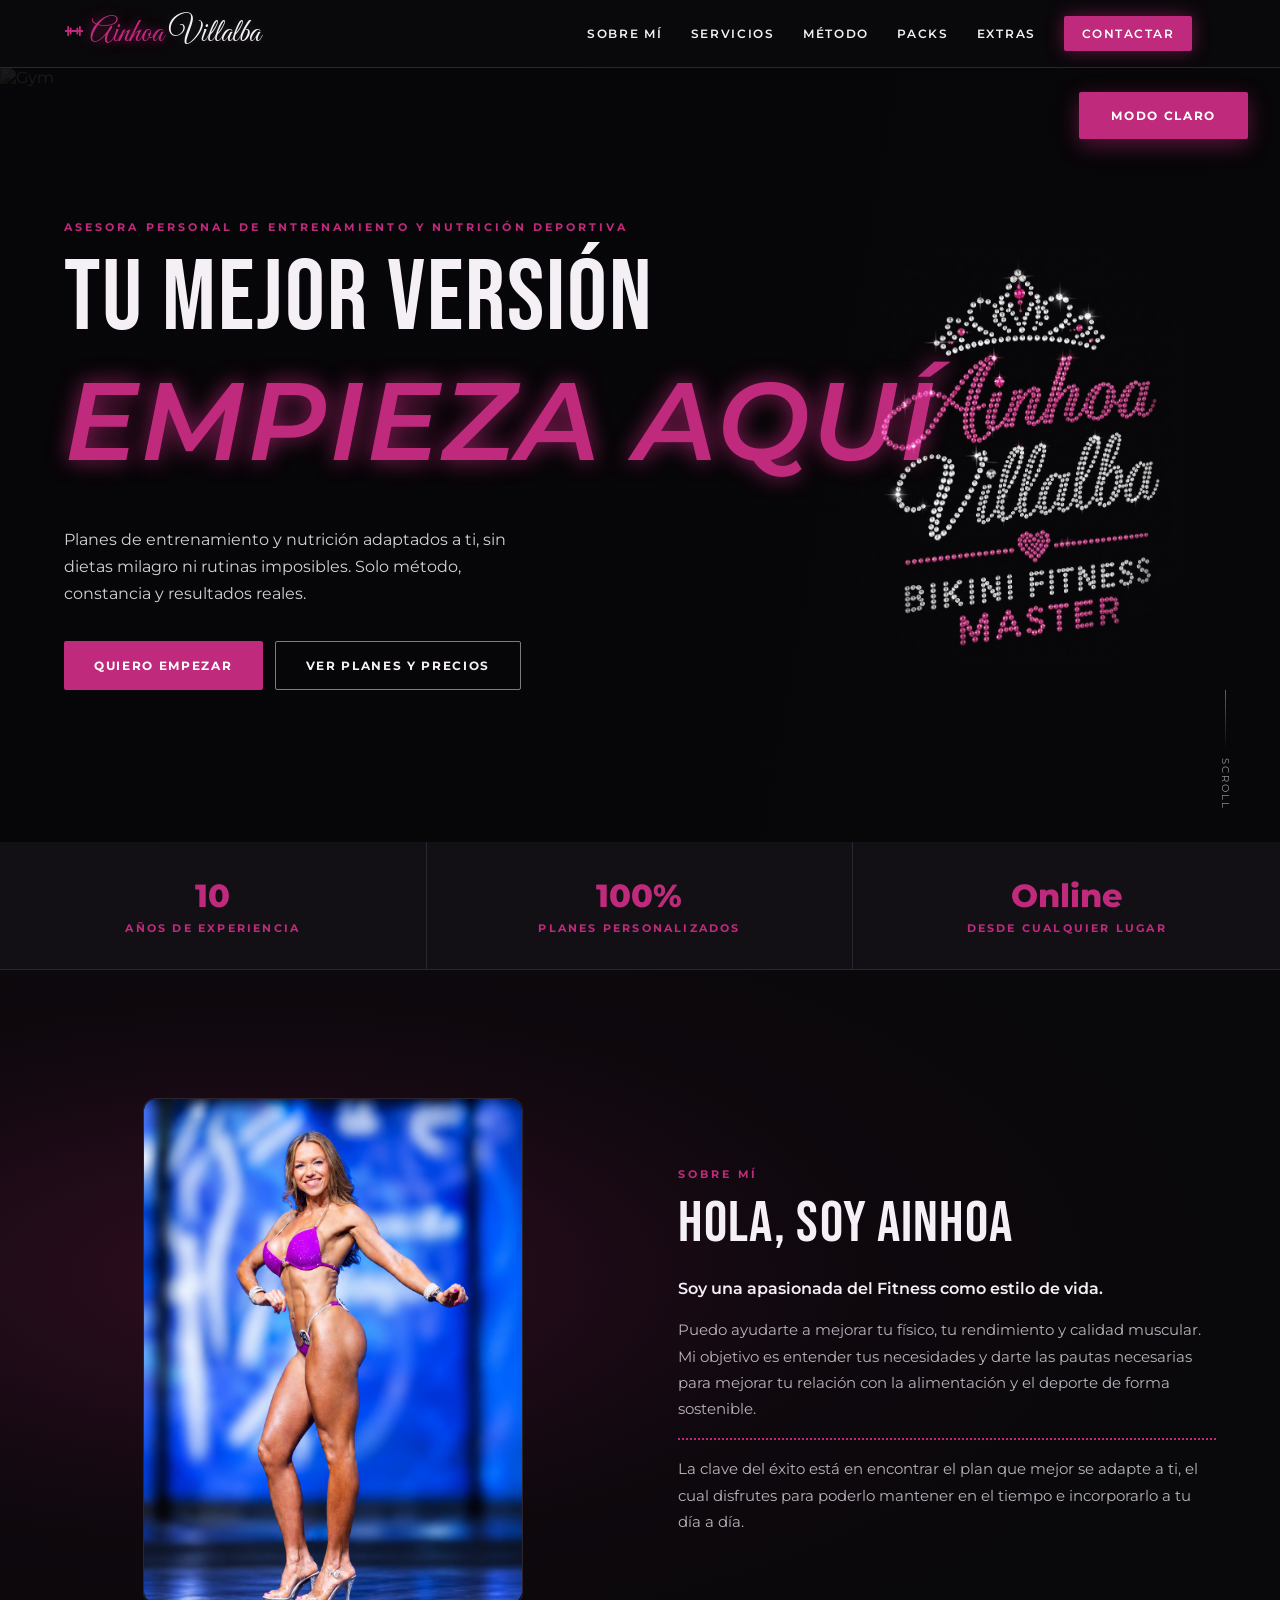
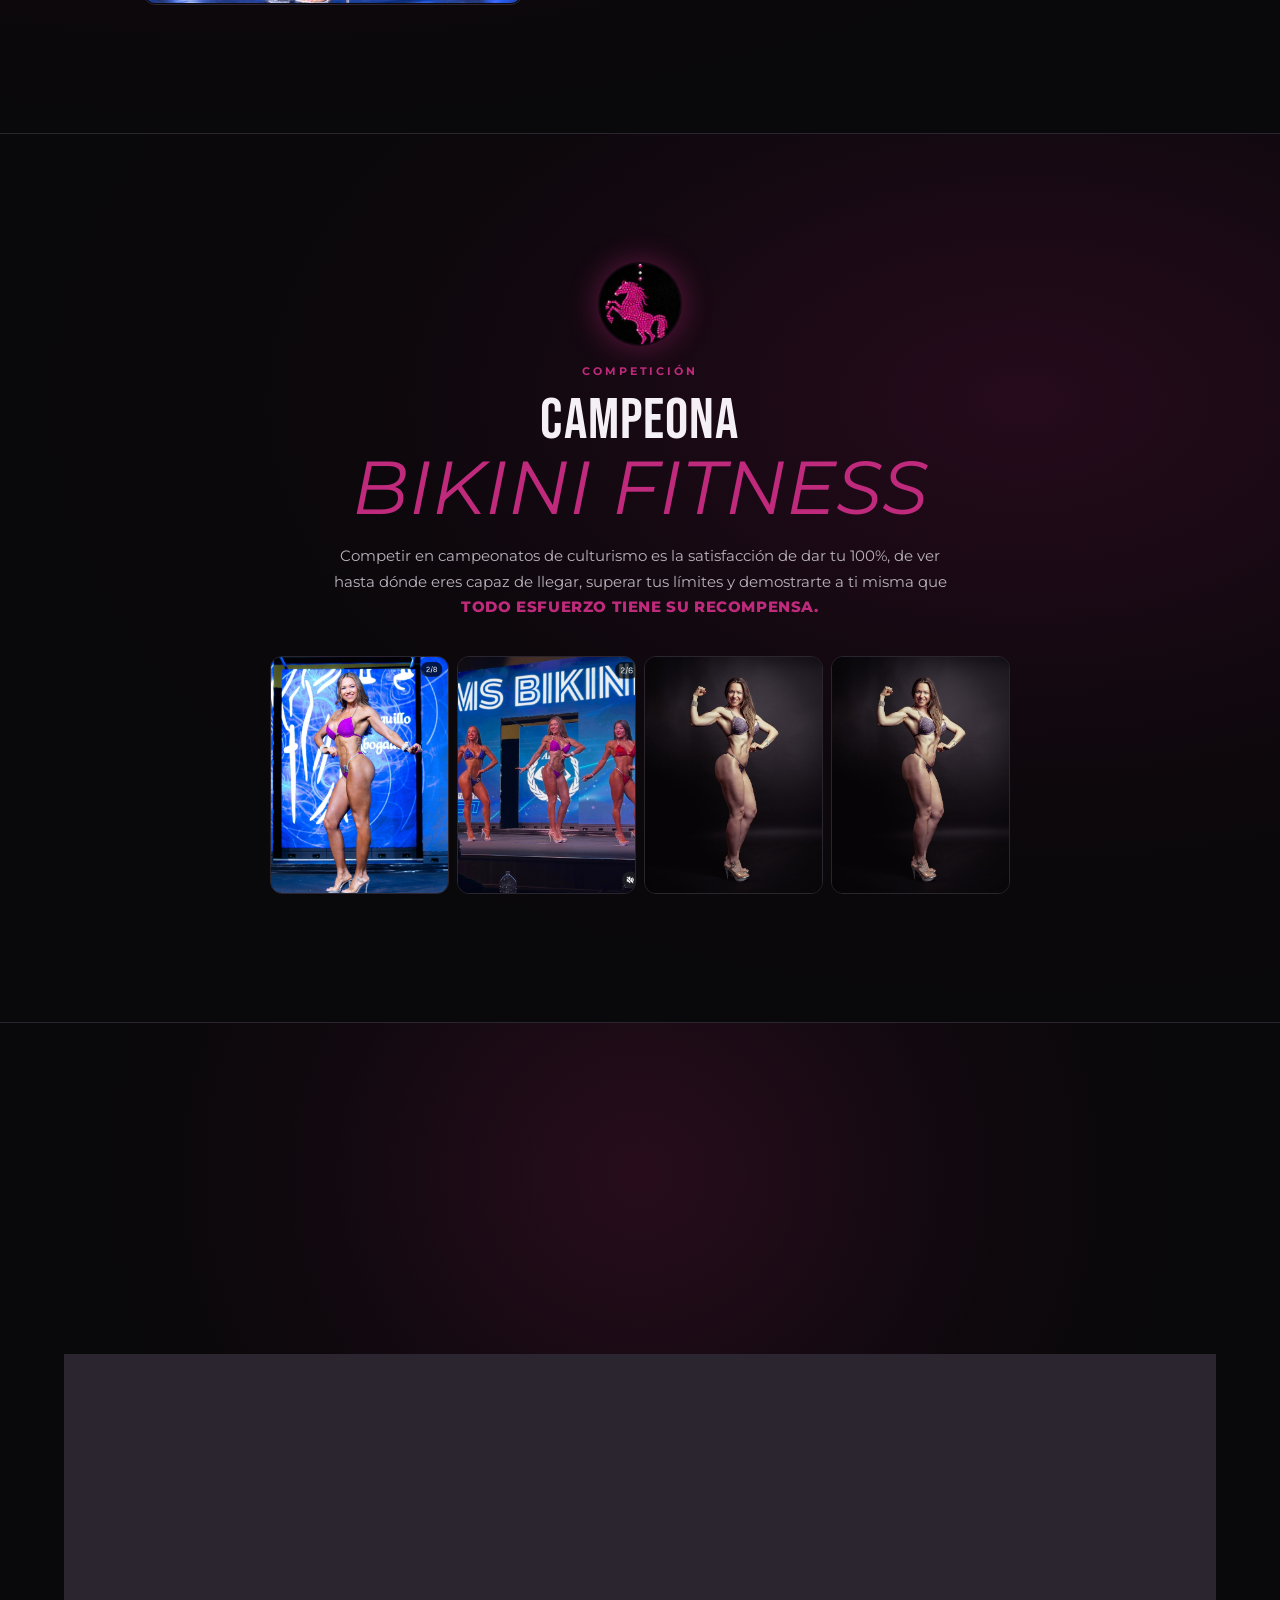
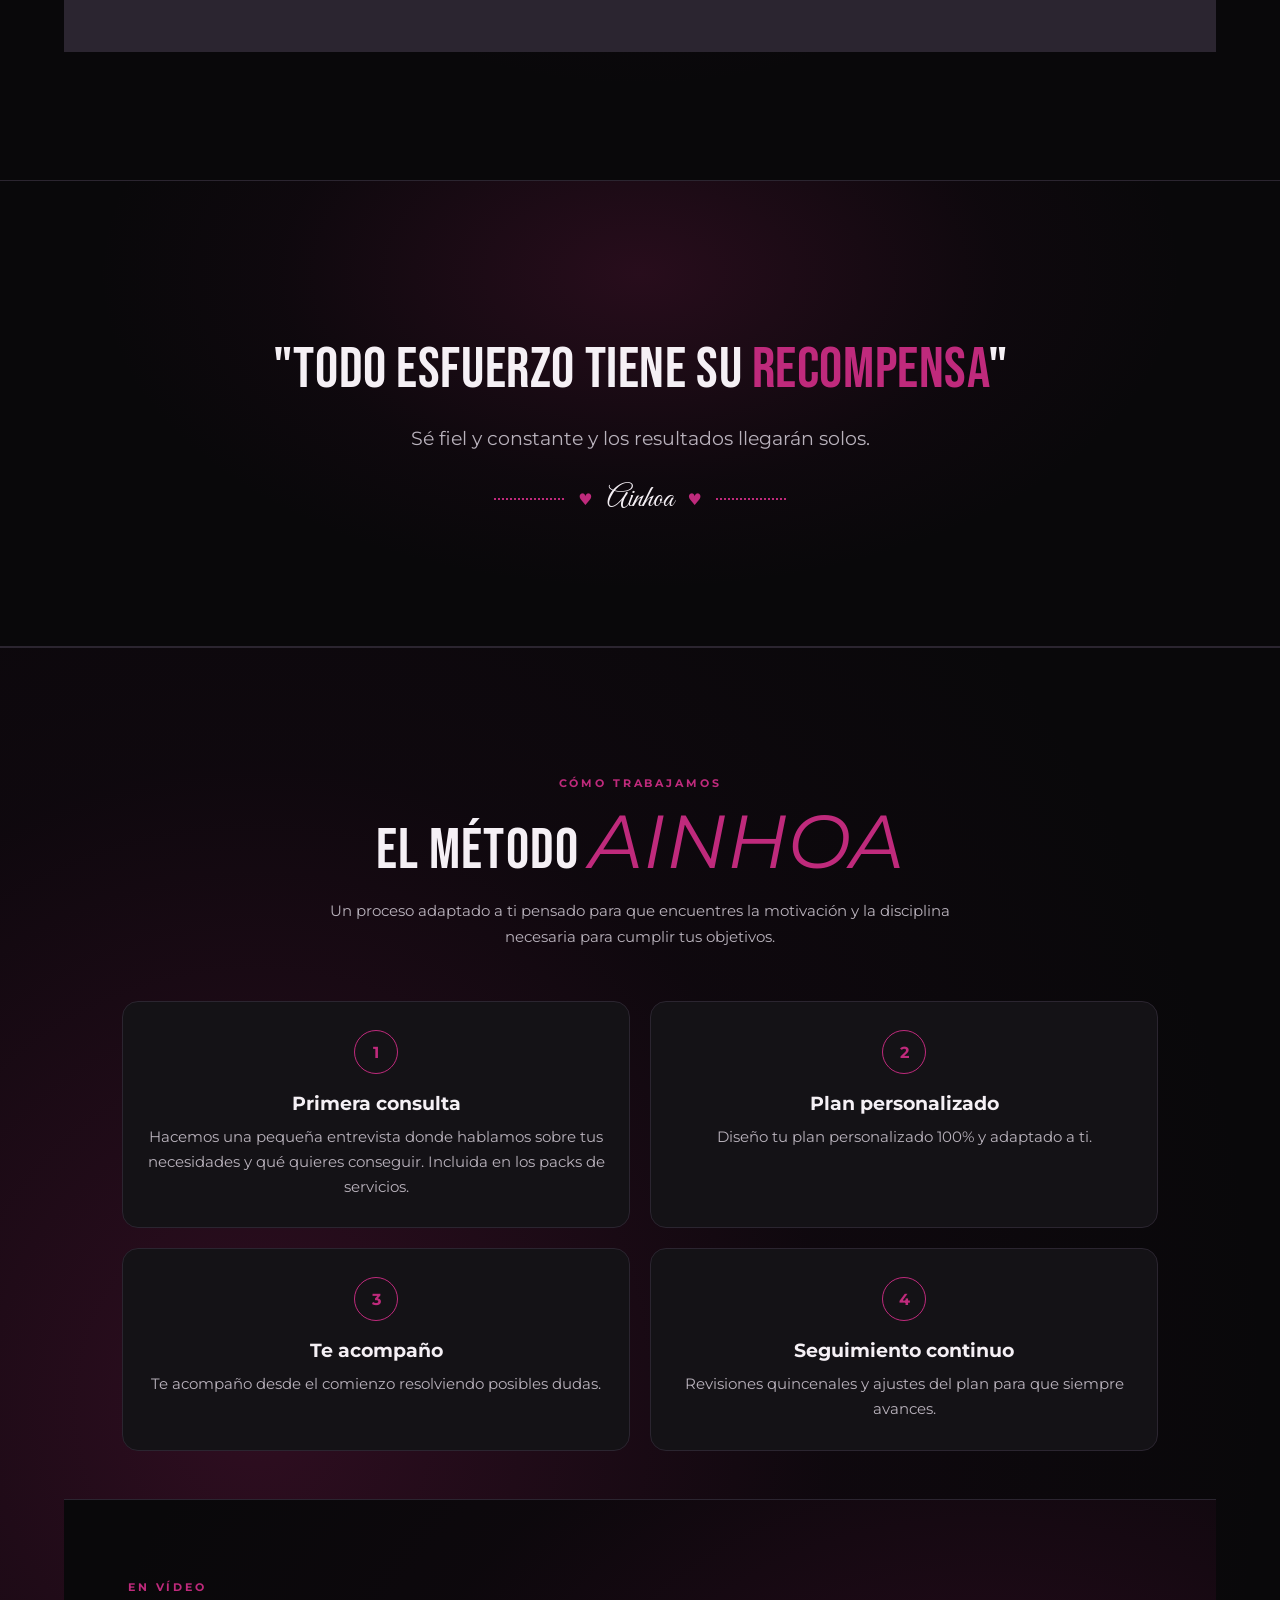
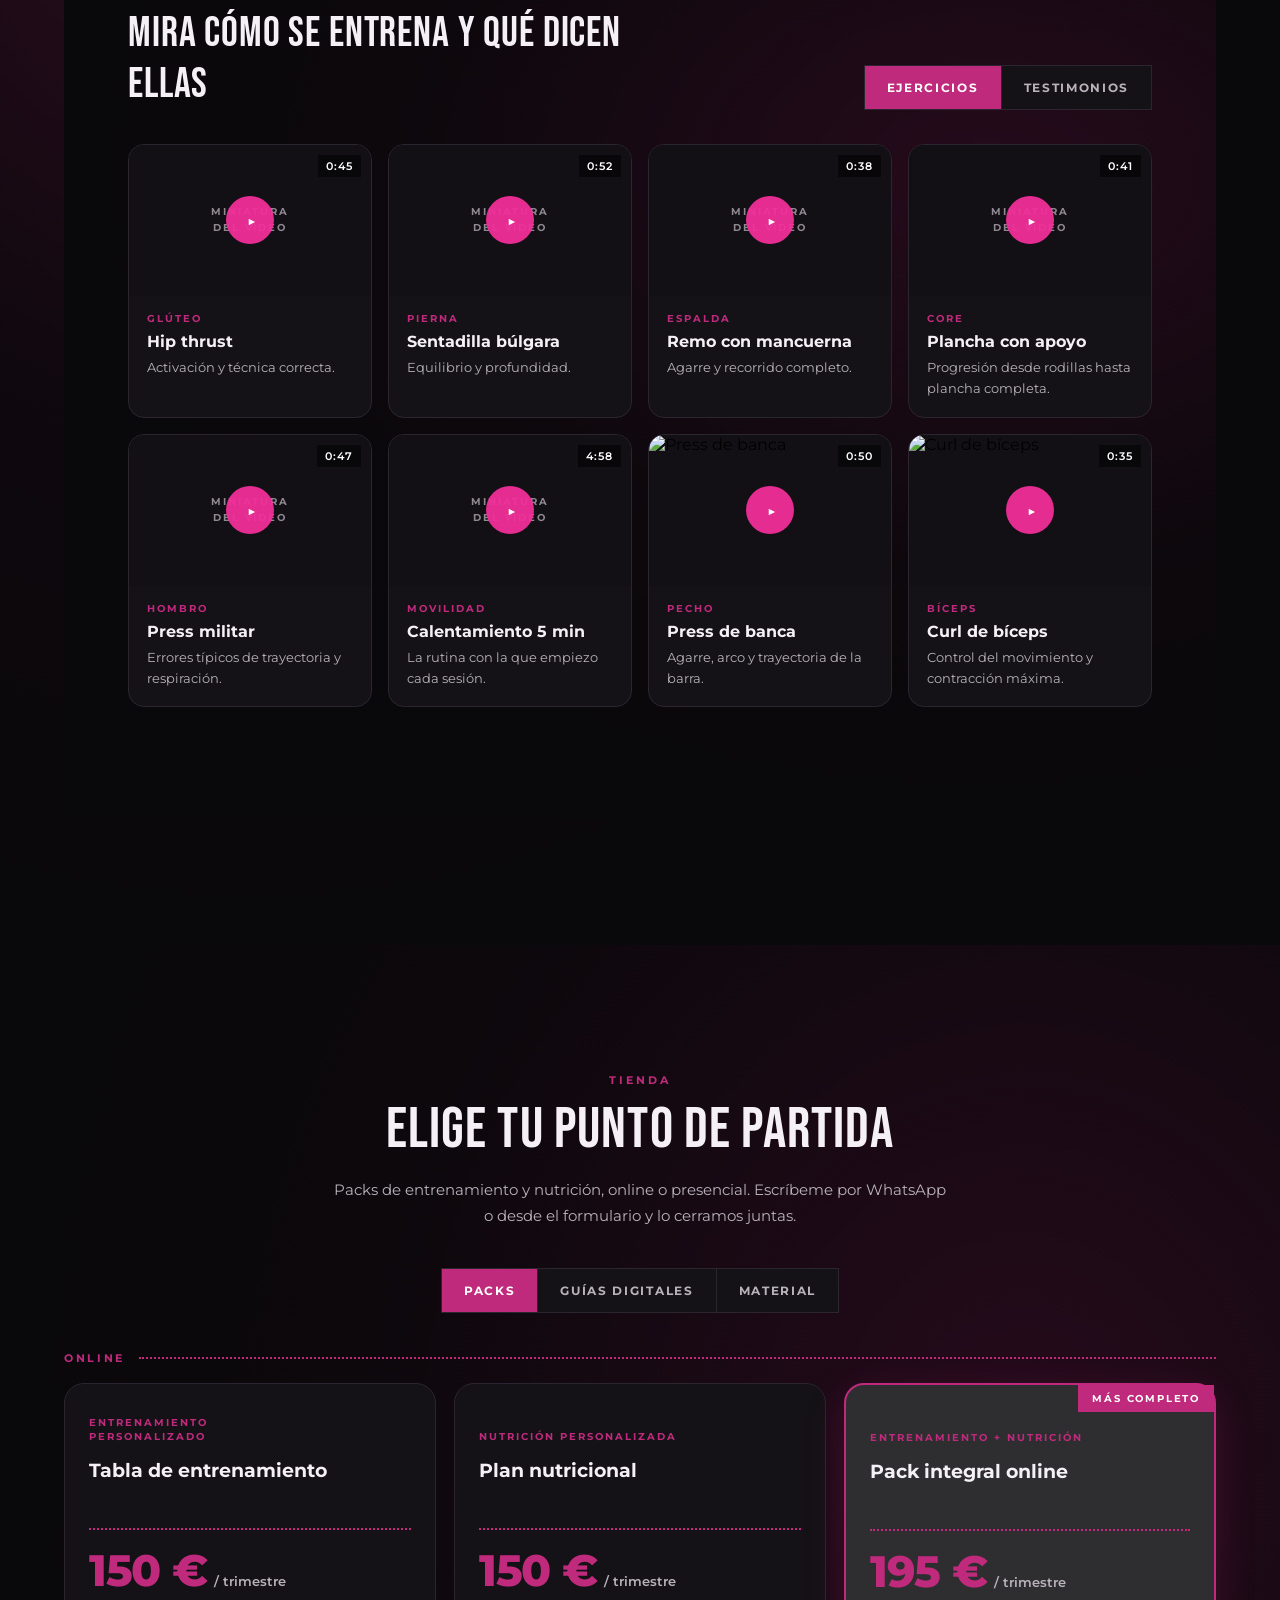
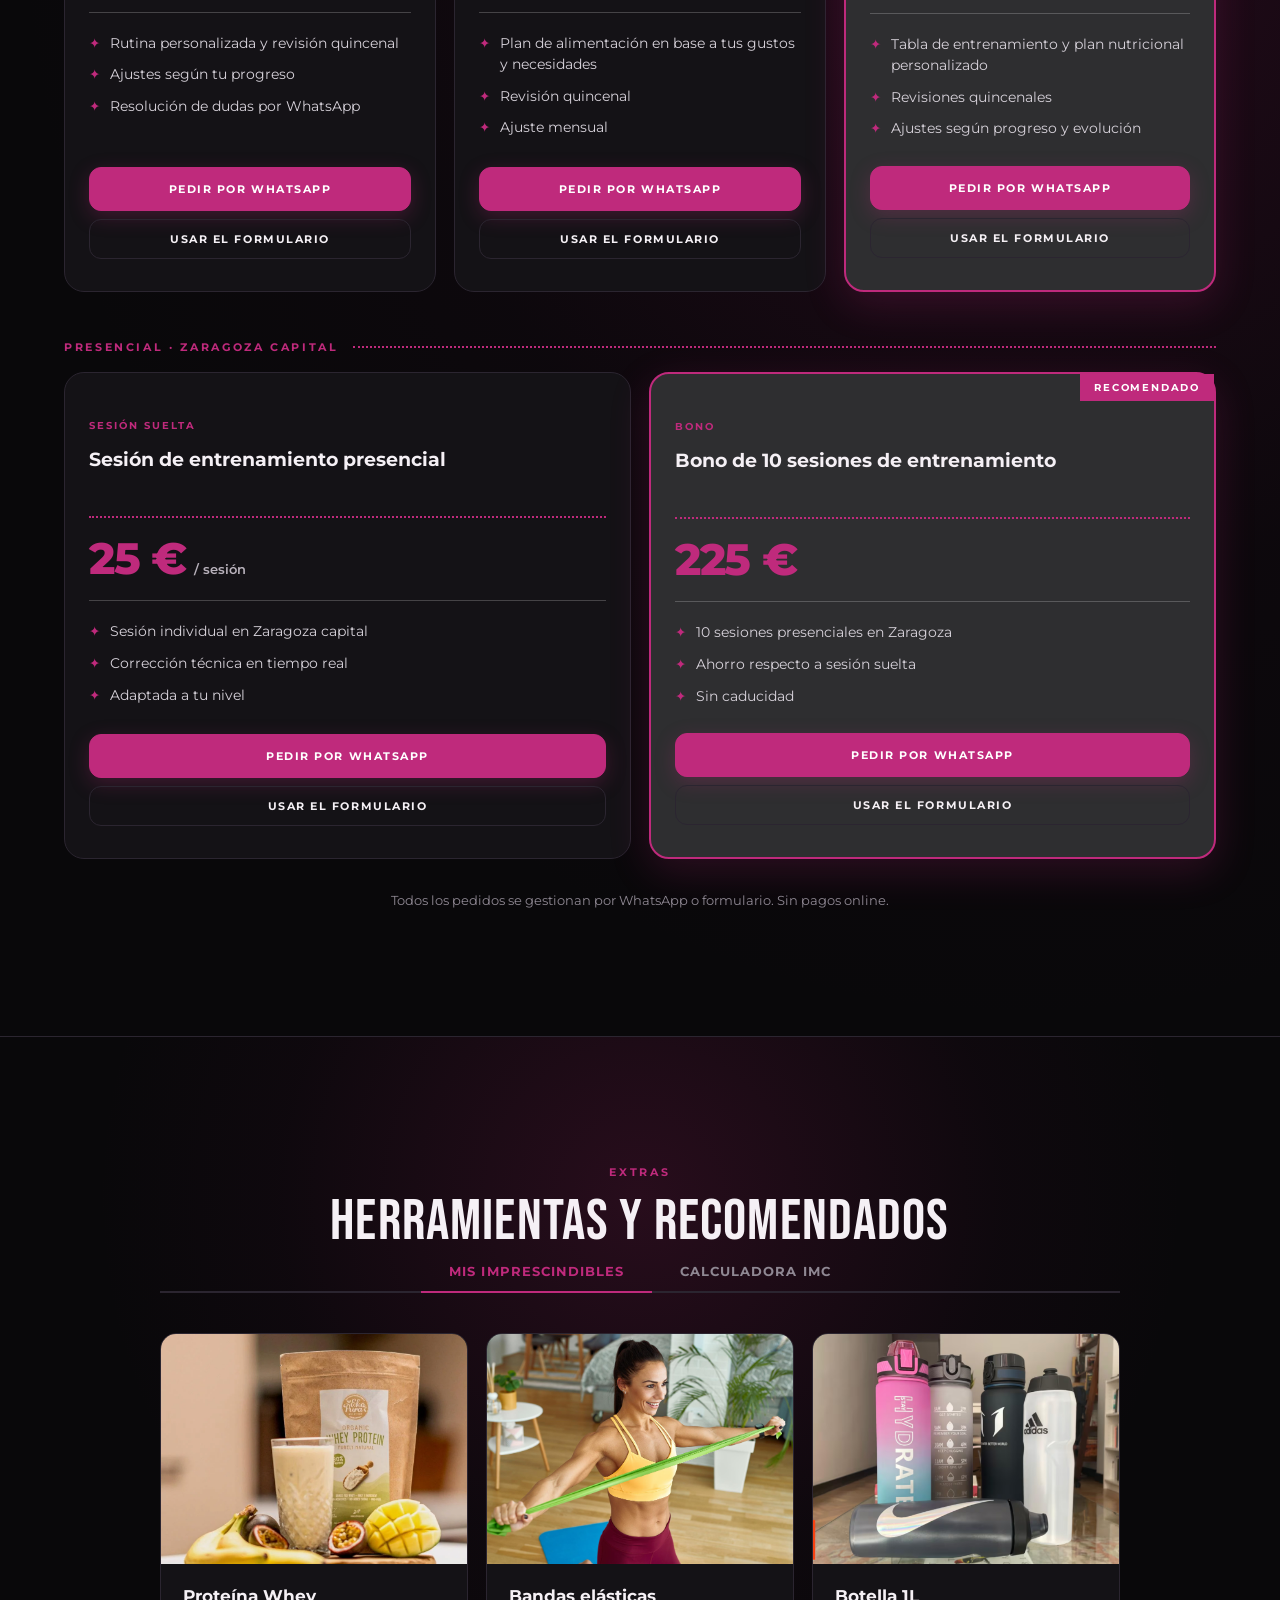
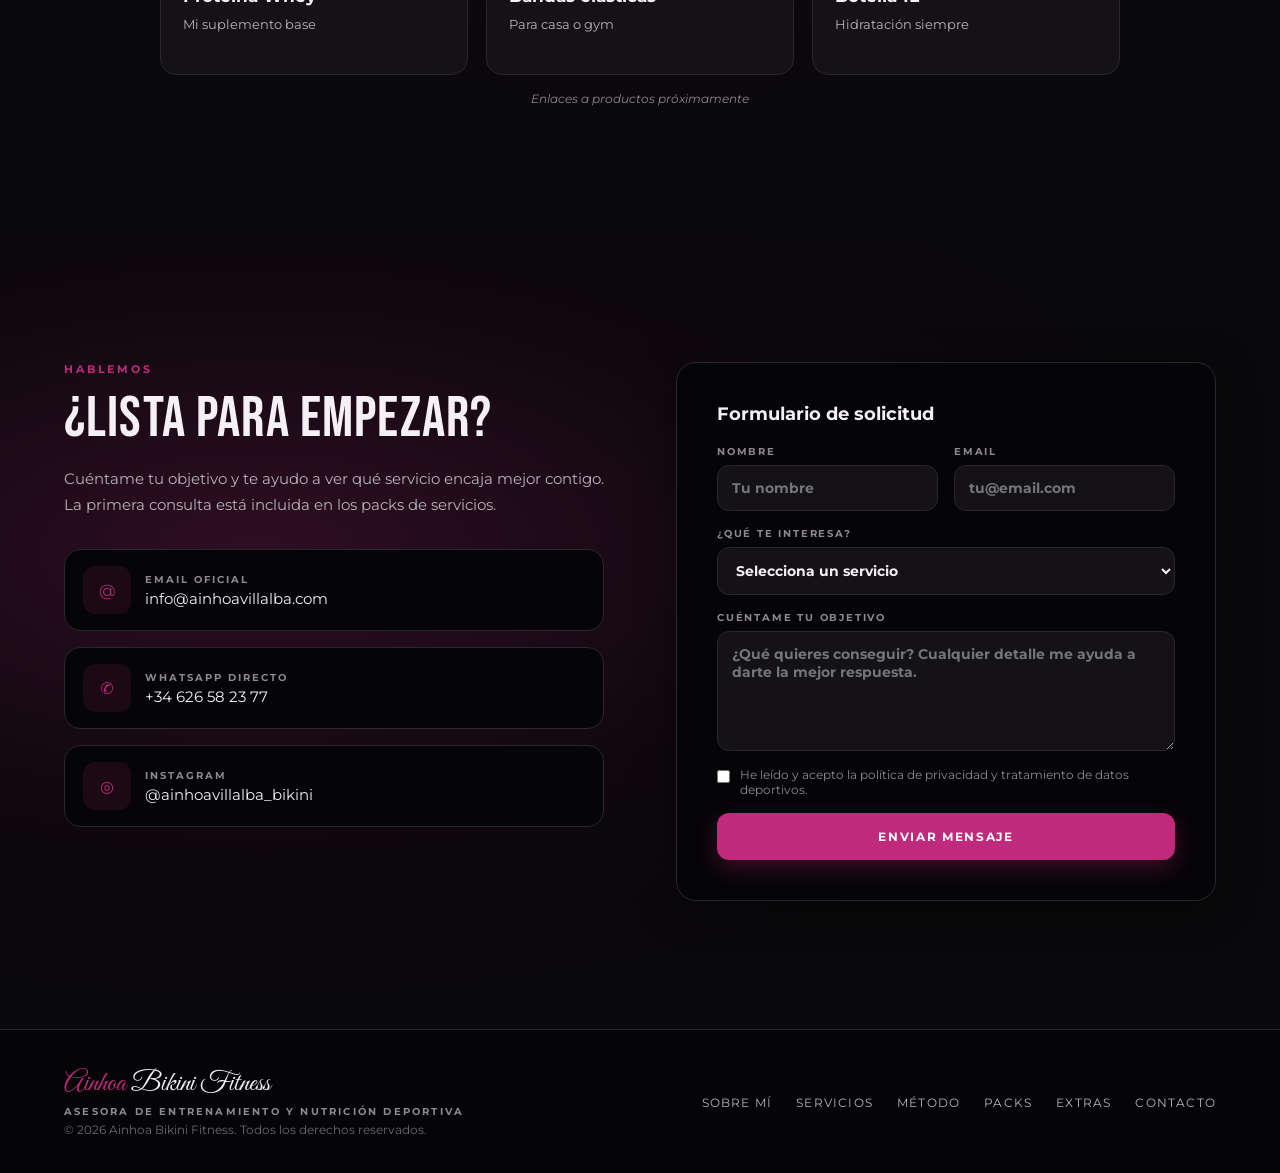
==== index.html @ 7a67b332 "Rediseño completo: nuevo diseño light mode improvement - Nuevos tokens de diseño (--af-pink, glow gr" ====
<!DOCTYPE html>
<html lang="es" data-theme="dark">
<head>
  <meta charset="UTF-8" />
  <meta name="viewport" content="width=device-width, initial-scale=1.0" />
  <title>Ainhoa Fitness | Entrenamiento & Nutrición</title>
  <link rel="preconnect" href="https://fonts.googleapis.com" />
  <link rel="preconnect" href="https://fonts.gstatic.com" crossorigin />
  <link href="https://fonts.googleapis.com/css2?family=Bebas+Neue&family=Great+Vibes&family=Montserrat:wght@400;500;600;700;800&display=swap" rel="stylesheet" />
  <link rel="icon" type="image/png" href="img/af-horse.png" />
  <link rel="stylesheet" href="css/styles.css" />
</head>
<body>

  <!-- HEADER -->
  <header id="siteHeader">
    <a href="#" class="header-logo">
      <div class="af-logo-icon"><svg width="20" height="20" viewBox="0 0 24 24" fill="none" stroke="var(--af-pink)" stroke-width="2.2" stroke-linecap="round"><line x1="2" y1="12" x2="22" y2="12"/><line x1="5" y1="7" x2="5" y2="17"/><line x1="8" y1="9" x2="8" y2="15"/><line x1="16" y1="9" x2="16" y2="15"/><line x1="19" y1="7" x2="19" y2="17"/></svg></div>
      <span class="logo-ainhoa">Ainhoa</span>
      <span class="logo-villalba">Villalba</span>
    </a>
    <nav class="header-nav" id="headerNav">
      <a href="#sobre">Sobre mí</a>
      <a href="#servicios">Servicios</a>
      <a href="#metodo">Método</a>
      <a href="#tienda">Packs</a>
      <a href="#recomendados">Extras</a>
      <a href="#contacto" class="nav-cta">Contactar</a>
    </nav>
    <div class="header-right">
      <button class="nav-burger" id="burger" aria-label="Menú">
        <span></span><span></span><span></span>
      </button>
    </div>
  </header>

  <!-- THEME TOGGLE -->
  <button class="theme-toggle" id="themeToggle">Modo claro</button>

  <!-- HERO -->
  <section class="hero" data-dark>
    <div class="hero-bg">
      <img src="https://images.unsplash.com/photo-1534438327276-14e5300c3a48?w=1800&q=80&fit=crop" alt="Gym" loading="eager" />
    </div>
    <div class="hero-scrim"></div>
    <div class="hero-inner">
      <div class="hero-text">
        <p class="hero-eyebrow">Asesora personal de entrenamiento y nutrición deportiva</p>
        <h1 class="hero-title">Tu mejor versión<br /><em>empieza aquí</em></h1>
        <p class="hero-sub">Planes de entrenamiento y nutrición adaptados a ti, sin dietas milagro ni rutinas imposibles. Solo método, constancia y resultados reales.</p>
        <div class="hero-actions">
          <a href="#contacto" class="btn-pink">Quiero empezar</a>
          <a href="#tienda" class="btn-border">Ver planes y precios</a>
        </div>
      </div>
      <div class="hero-logo-wrap reveal">
        <img src="img/af-logo-brillos-negro.jpg" alt="Ainhoa Villalba · Bikini Fitness Master" class="hero-logo-img" />
      </div>
    </div>
    <div class="hero-scroll">
      <div class="scroll-line"></div>
      <span>Scroll</span>
    </div>
  </section>

  <!-- STATS BAR -->
  <div class="stats-bar">
    <div class="stat-item reveal">
      <div class="stat-number" data-count="10">10</div>
      <div class="stat-label">Años de experiencia</div>
    </div>
    <div class="stat-item reveal">
      <div class="stat-number">100%</div>
      <div class="stat-label">Planes personalizados</div>
    </div>
    <div class="stat-item reveal">
      <div class="stat-number">Online</div>
      <div class="stat-label">Desde cualquier lugar</div>
    </div>
  </div>

  <!-- SOBRE MÍ -->
  <section class="sec" id="sobre">
    <div class="inner sobre-grid">
      <div class="sobre-img-wrap reveal">
        <div class="af-glow-card" style="aspect-ratio:3/4;border-radius:12px;overflow:hidden;border:1px solid var(--af-line)">
          <img src="img/ainhoa-escenario-azul.png" alt="Ainhoa en escenario" loading="lazy" />
        </div>
      </div>
      <div class="reveal">
        <p class="eyebrow">Sobre mí</p>
        <h2 class="sec-title">Hola, soy Ainhoa</h2>
        <p class="sobre-bold">Soy una apasionada del Fitness como estilo de vida.</p>
        <p class="sobre-body">Puedo ayudarte a mejorar tu físico, tu rendimiento y calidad muscular. Mi objetivo es entender tus necesidades y darte las pautas necesarias para mejorar tu relación con la alimentación y el deporte de forma sostenible.</p>
        <p class="sobre-divider">La clave del éxito está en encontrar el plan que mejor se adapte a ti, el cual disfrutes para poderlo mantener en el tiempo e incorporarlo a tu día a día.</p>
      </div>
    </div>
  </section>

  <!-- COMPETICIÓN -->
  <section class="sec sec-comp">
    <div class="inner">
      <div class="center reveal">
        <img src="img/af-horse.png" alt="" class="comp-horse" />
        <p class="eyebrow">Competición</p>
        <h2 class="sec-title">Campeona<span class="comp-title-cursive">Bikini Fitness</span></h2>
        <p class="sec-desc">Competir en campeonatos de culturismo es la satisfacción de dar tu 100%, de ver hasta dónde eres capaz de llegar, superar tus límites y demostrarte a ti misma que <strong style="font-weight:800;letter-spacing:0.04em;color:var(--af-pink)">TODO ESFUERZO TIENE SU RECOMPENSA.</strong></p>
      </div>
      <div class="comp-gallery">
        <div class="af-glow-card reveal">
          <img src="img/IMG_20260626_110657.jpg" alt="Ainhoa compitiendo" loading="lazy" />
        </div>
        <div class="af-glow-card reveal">
          <img src="img/IMG_20260626_110832.jpg" alt="Ainhoa en el escenario" loading="lazy" />
        </div>
        <div class="af-glow-card reveal">
          <img src="img/Ainhoa1.jpeg" alt="Ainhoa posando" loading="lazy" />
        </div>
        <div class="af-glow-card reveal">
          <img src="img/ainhoa-posing.jpeg" alt="Ainhoa en competición" loading="lazy" />
        </div>
      </div>
    </div>
  </section>

  <!-- SERVICIOS -->
  <section class="sec" id="servicios">
    <div class="inner">
      <div class="center reveal">
        <p class="eyebrow">Lo que ofrezco</p>
        <h2 class="sec-title">Servicios</h2>
        <p class="sec-desc">Cada persona es diferente. Por eso trabajo con un enfoque 100% individualizado, escuchando tus objetivos, tu historia y tu estilo de vida.</p>
      </div>
      <div class="servicios-grid">
        <div class="servicio-card af-glow-card reveal">
          <div class="servicio-num">01</div>
          <div class="servicio-icon">╫</div>
          <h3 class="servicio-title">Plan de Entrenamiento</h3>
          <p class="servicio-desc">Rutinas adaptadas a tu nivel, objetivos y disponibilidad. Seguimiento quincenal con ajustes continuos para que nunca te estanques.</p>
        </div>
        <div class="servicio-card af-glow-card reveal">
          <div class="servicio-num">02</div>
          <div class="servicio-icon">⊕</div>
          <h3 class="servicio-title">Plan de Nutrición</h3>
          <p class="servicio-desc">Dietas personalizadas sin restricciones rotundas. Aprenderemos a comer bien sin renunciar a lo que te gusta, de forma progresiva y real.</p>
        </div>
        <div class="servicio-card af-glow-card reveal">
          <div class="servicio-num">03</div>
          <div class="servicio-icon">⊛</div>
          <h3 class="servicio-title">Pack Integral Online</h3>
          <p class="servicio-desc">Entrenamiento + nutrición + seguimiento diario por WhatsApp. La opción más completa para quienes quieren resultados reales y duraderos.</p>
        </div>
      </div>
    </div>
  </section>

  <!-- FILOSOFÍA -->
  <section class="sec sec-filo">
    <div style="max-width:880px;margin:0 auto;text-align:center;position:relative">
      <p class="eyebrow reveal">Mi filosofía</p>
      <blockquote class="filo-quote reveal">"Todo esfuerzo tiene su <span style="color:var(--af-pink)">recompensa</span>"</blockquote>
      <p class="filo-sub reveal">Sé fiel y constante y los resultados llegarán solos.</p>
      <div class="filo-divider reveal">
        <span class="filo-dot-line"></span>
        <span class="filo-heart">♥</span>
        <span class="filo-name">Ainhoa</span>
        <span class="filo-heart">♥</span>
        <span class="filo-dot-line"></span>
      </div>
    </div>
  </section>

  <!-- MÉTODO -->
  <section class="sec" id="metodo">
    <div class="inner-narrow">
      <div class="center reveal">
        <p class="eyebrow">Cómo trabajamos</p>
        <h2 class="sec-title">El método <span class="metodo-title-cursive">Ainhoa</span></h2>
        <p class="sec-desc">Un proceso adaptado a ti pensado para que encuentres la motivación y la disciplina necesaria para cumplir tus objetivos.</p>
      </div>
      <div class="metodo-grid">
        <div class="metodo-step af-glow-card reveal">
          <div class="step-num">1</div>
          <h4 class="step-title">Primera consulta</h4>
          <p class="step-desc">Hacemos una pequeña entrevista donde hablamos sobre tus necesidades y qué quieres conseguir. Incluida en los packs de servicios.</p>
        </div>
        <div class="metodo-step af-glow-card reveal">
          <div class="step-num">2</div>
          <h4 class="step-title">Plan personalizado</h4>
          <p class="step-desc">Diseño tu plan personalizado 100% y adaptado a ti.</p>
        </div>
        <div class="metodo-step af-glow-card reveal">
          <div class="step-num">3</div>
          <h4 class="step-title">Te acompaño</h4>
          <p class="step-desc">Te acompaño desde el comienzo resolviendo posibles dudas.</p>
        </div>
        <div class="metodo-step af-glow-card reveal">
          <div class="step-num">4</div>
          <h4 class="step-title">Seguimiento continuo</h4>
          <p class="step-desc">Revisiones quincenales y ajustes del plan para que siempre avances.</p>
        </div>
      </div>
    </div>

    <!-- VIDEOS (inside método section) -->
    <div class="sec-videos">
      <div class="inner-narrow">
        <div class="vid-header">
          <div class="vid-header-text reveal">
            <p class="eyebrow">En vídeo</p>
            <h3 class="vid-title">Mira cómo se entrena y qué dicen ellas</h3>
          </div>
          <div class="tabs reveal" role="tablist" aria-label="Categorías de vídeos">
            <button class="tab" type="button" role="tab" id="tab-ejercicios" aria-controls="panel-ejercicios" aria-selected="true">Ejercicios</button>
            <button class="tab" type="button" role="tab" id="tab-testimonios" aria-controls="panel-testimonios" aria-selected="false" tabindex="-1">Testimonios</button>
          </div>
        </div>

        <div class="tab-panel" id="panel-ejercicios" role="tabpanel" aria-labelledby="tab-ejercicios">
          <div class="reels">
            <article class="reel reveal">
              <button class="reel-btn" type="button" data-yt="REEMPLAZAR_YT_1" data-title="Hip thrust" aria-label="Reproducir vídeo: Hip thrust">
                <div class="reel-thumb">
                  <span class="reel-ph">Miniatura<br />del vídeo</span>
                  <div class="reel-play-icon"><span class="reel-play-circle">▶</span></div>
                  <span class="reel-dur">0:45</span>
                </div>
                <div class="reel-info">
                  <div class="reel-tag">Glúteo</div>
                  <div class="reel-name">Hip thrust</div>
                  <div class="reel-note">Activación y técnica correcta.</div>
                </div>
              </button>
            </article>
            <article class="reel reveal">
              <button class="reel-btn" type="button" data-yt="REEMPLAZAR_YT_2" data-title="Sentadilla búlgara" aria-label="Reproducir vídeo: Sentadilla búlgara">
                <div class="reel-thumb">
                  <span class="reel-ph">Miniatura<br />del vídeo</span>
                  <div class="reel-play-icon"><span class="reel-play-circle">▶</span></div>
                  <span class="reel-dur">0:52</span>
                </div>
                <div class="reel-info">
                  <div class="reel-tag">Pierna</div>
                  <div class="reel-name">Sentadilla búlgara</div>
                  <div class="reel-note">Equilibrio y profundidad.</div>
                </div>
              </button>
            </article>
            <article class="reel reveal">
              <button class="reel-btn" type="button" data-yt="REEMPLAZAR_YT_3" data-title="Remo con mancuerna" aria-label="Reproducir vídeo: Remo con mancuerna">
                <div class="reel-thumb">
                  <span class="reel-ph">Miniatura<br />del vídeo</span>
                  <div class="reel-play-icon"><span class="reel-play-circle">▶</span></div>
                  <span class="reel-dur">0:38</span>
                </div>
                <div class="reel-info">
                  <div class="reel-tag">Espalda</div>
                  <div class="reel-name">Remo con mancuerna</div>
                  <div class="reel-note">Agarre y recorrido completo.</div>
                </div>
              </button>
            </article>
            <article class="reel reveal">
              <button class="reel-btn" type="button" data-yt="REEMPLAZAR_YT_4" data-title="Plancha con apoyo" aria-label="Reproducir vídeo: Plancha con apoyo">
                <div class="reel-thumb">
                  <span class="reel-ph">Miniatura<br />del vídeo</span>
                  <div class="reel-play-icon"><span class="reel-play-circle">▶</span></div>
                  <span class="reel-dur">0:41</span>
                </div>
                <div class="reel-info">
                  <div class="reel-tag">Core</div>
                  <div class="reel-name">Plancha con apoyo</div>
                  <div class="reel-note">Progresión desde rodillas hasta plancha completa.</div>
                </div>
              </button>
            </article>
            <article class="reel reveal">
              <button class="reel-btn" type="button" data-yt="REEMPLAZAR_YT_5" data-title="Press militar" aria-label="Reproducir vídeo: Press militar">
                <div class="reel-thumb">
                  <span class="reel-ph">Miniatura<br />del vídeo</span>
                  <div class="reel-play-icon"><span class="reel-play-circle">▶</span></div>
                  <span class="reel-dur">0:47</span>
                </div>
                <div class="reel-info">
                  <div class="reel-tag">Hombro</div>
                  <div class="reel-name">Press militar</div>
                  <div class="reel-note">Errores típicos de trayectoria y respiración.</div>
                </div>
              </button>
            </article>
            <article class="reel reveal">
              <button class="reel-btn" type="button" data-yt="REEMPLAZAR_YT_6" data-title="Calentamiento 5 min" aria-label="Reproducir vídeo: Calentamiento 5 min">
                <div class="reel-thumb">
                  <span class="reel-ph">Miniatura<br />del vídeo</span>
                  <div class="reel-play-icon"><span class="reel-play-circle">▶</span></div>
                  <span class="reel-dur">4:58</span>
                </div>
                <div class="reel-info">
                  <div class="reel-tag">Movilidad</div>
                  <div class="reel-name">Calentamiento 5 min</div>
                  <div class="reel-note">La rutina con la que empiezo cada sesión.</div>
                </div>
              </button>
            </article>
            <article class="reel reveal">
              <button class="reel-btn" type="button" data-yt="REEMPLAZAR_YT_11" data-title="Press de banca" aria-label="Reproducir vídeo: Press de banca">
                <div class="reel-thumb">
                  <img src="https://images.unsplash.com/photo-1571019614242-c5c5dee9f50b?w=600&q=70&fit=crop" alt="Press de banca" loading="lazy" />
                  <div class="reel-play-icon"><span class="reel-play-circle">▶</span></div>
                  <span class="reel-dur">0:50</span>
                </div>
                <div class="reel-info">
                  <div class="reel-tag">Pecho</div>
                  <div class="reel-name">Press de banca</div>
                  <div class="reel-note">Agarre, arco y trayectoria de la barra.</div>
                </div>
              </button>
            </article>
            <article class="reel reveal">
              <button class="reel-btn" type="button" data-yt="REEMPLAZAR_YT_12" data-title="Curl de bíceps" aria-label="Reproducir vídeo: Curl de bíceps">
                <div class="reel-thumb">
                  <img src="https://images.unsplash.com/photo-1581009146145-b5ef050c2e1e?w=600&q=70&fit=crop" alt="Curl de bíceps" loading="lazy" />
                  <div class="reel-play-icon"><span class="reel-play-circle">▶</span></div>
                  <span class="reel-dur">0:35</span>
                </div>
                <div class="reel-info">
                  <div class="reel-tag">Bíceps</div>
                  <div class="reel-name">Curl de bíceps</div>
                  <div class="reel-note">Control del movimiento y contracción máxima.</div>
                </div>
              </button>
            </article>
          </div>
        </div>

        <!-- TODO: pedir permiso escrito a cada clienta antes de publicar su testimonio. -->
        <div class="tab-panel" id="panel-testimonios" role="tabpanel" aria-labelledby="tab-testimonios" hidden>
          <div class="reels">
            <article class="reel reveal">
              <button class="reel-btn" type="button" data-yt="REEMPLAZAR_YT_7" data-title="Testimonio de Marta G." aria-label="Reproducir vídeo: Testimonio de Marta G.">
                <div class="reel-thumb">
                  <span class="reel-ph">Miniatura<br />del vídeo</span>
                  <div class="reel-play-icon"><span class="reel-play-circle">▶</span></div>
                  <span class="reel-dur">1:12</span>
                </div>
                <div class="reel-info">
                  <div class="reel-tag">−12 kg en 7 meses</div>
                  <div class="reel-name">Marta G.</div>
                </div>
              </button>
            </article>
            <article class="reel reveal">
              <button class="reel-btn" type="button" data-yt="REEMPLAZAR_YT_8" data-title="Testimonio de Lucía R." aria-label="Reproducir vídeo: Testimonio de Lucía R.">
                <div class="reel-thumb">
                  <span class="reel-ph">Miniatura<br />del vídeo</span>
                  <div class="reel-play-icon"><span class="reel-play-circle">▶</span></div>
                  <span class="reel-dur">0:58</span>
                </div>
                <div class="reel-info">
                  <div class="reel-tag">Fuerza +40%</div>
                  <div class="reel-name">Lucía R.</div>
                </div>
              </button>
            </article>
            <article class="reel reveal">
              <button class="reel-btn" type="button" data-yt="REEMPLAZAR_YT_9" data-title="Testimonio de Elena V." aria-label="Reproducir vídeo: Testimonio de Elena V.">
                <div class="reel-thumb">
                  <span class="reel-ph">Miniatura<br />del vídeo</span>
                  <div class="reel-play-icon"><span class="reel-play-circle">▶</span></div>
                  <span class="reel-dur">1:24</span>
                </div>
                <div class="reel-info">
                  <div class="reel-tag">Primera competición</div>
                  <div class="reel-name">Elena V.</div>
                </div>
              </button>
            </article>
            <article class="reel reveal">
              <button class="reel-btn" type="button" data-yt="REEMPLAZAR_YT_10" data-title="Testimonio de Sara M." aria-label="Reproducir vídeo: Testimonio de Sara M.">
                <div class="reel-thumb">
                  <span class="reel-ph">Miniatura<br />del vídeo</span>
                  <div class="reel-play-icon"><span class="reel-play-circle">▶</span></div>
                  <span class="reel-dur">1:03</span>
                </div>
                <div class="reel-info">
                  <div class="reel-tag">Rutina sostenible</div>
                  <div class="reel-name">Sara M.</div>
                </div>
              </button>
            </article>
          </div>
          <p style="max-width:660px;margin:2.5rem auto 0;text-align:center;font-size:13px;color:var(--af-mut3)">Cada testimonio se publica con el permiso escrito de la clienta.</p>
        </div>
      </div>
    </div>
  </section>

  <!-- TIENDA -->
  <section class="sec" id="tienda">
    <div class="inner">
      <div class="center reveal">
        <p class="eyebrow">Tienda</p>
        <h2 class="sec-title">Elige tu punto de partida</h2>
        <p class="sec-desc">Packs de entrenamiento y nutrición, online o presencial. Escríbeme por WhatsApp o desde el formulario y lo cerramos juntas.</p>
      </div>

      <div class="tabs-center reveal">
        <div class="tabs" role="tablist" aria-label="Categorías de la tienda">
          <button class="tab" type="button" role="tab" id="tab-planes" aria-controls="panel-planes" aria-selected="true">Packs</button>
          <button class="tab" type="button" role="tab" id="tab-guias" aria-controls="panel-guias" aria-selected="false" tabindex="-1">Guías digitales</button>
          <button class="tab" type="button" role="tab" id="tab-material" aria-controls="panel-material" aria-selected="false" tabindex="-1">Material</button>
        </div>
      </div>

      <div class="tab-panel" id="panel-planes" role="tabpanel" aria-labelledby="tab-planes">
        <!-- Online -->
        <div class="shop-section-label"><span>Online</span><span class="dotline"></span></div>
        <div class="plans-grid">
          <div class="plan-card reveal">
            <div class="plan-tag">Entrenamiento personalizado</div>
            <h3 class="plan-name">Tabla de entrenamiento</h3>
            <div class="plan-price-row">
              <span class="plan-amount">150 €</span>
              <span class="plan-period">/ trimestre</span>
            </div>
            <ul class="plan-features">
              <li>Rutina personalizada y revisión quincenal</li>
              <li>Ajustes según tu progreso</li>
              <li>Resolución de dudas por WhatsApp</li>
            </ul>
            <div class="plan-actions">
              <a class="btn-wa-pink" href="https://wa.me/34626582377?text=Hola%20Ainhoa%2C%20vengo%20de%20la%20web%20y%20me%20interesa%20el%20Plan%20de%20Entrenamiento" target="_blank" rel="noopener">Pedir por WhatsApp</a>
              <a class="btn-form" href="#contacto">Usar el formulario</a>
            </div>
          </div>
          <div class="plan-card reveal">
            <div class="plan-tag">Nutrición personalizada</div>
            <h3 class="plan-name">Plan nutricional</h3>
            <div class="plan-price-row">
              <span class="plan-amount">150 €</span>
              <span class="plan-period">/ trimestre</span>
            </div>
            <ul class="plan-features">
              <li>Plan de alimentación en base a tus gustos y necesidades</li>
              <li>Revisión quincenal</li>
              <li>Ajuste mensual</li>
            </ul>
            <div class="plan-actions">
              <a class="btn-wa-pink" href="https://wa.me/34626582377?text=Hola%20Ainhoa%2C%20vengo%20de%20la%20web%20y%20me%20interesa%20el%20Plan%20de%20Nutrici%C3%B3n" target="_blank" rel="noopener">Pedir por WhatsApp</a>
              <a class="btn-form" href="#contacto">Usar el formulario</a>
            </div>
          </div>
          <div class="plan-card plan-highlight reveal">
            <span class="plan-badge">Más completo</span>
            <div class="plan-tag">Entrenamiento + nutrición</div>
            <h3 class="plan-name">Pack integral online</h3>
            <div class="plan-price-row">
              <span class="plan-amount">195 €</span>
              <span class="plan-period">/ trimestre</span>
            </div>
            <ul class="plan-features">
              <li>Tabla de entrenamiento y plan nutricional personalizado</li>
              <li>Revisiones quincenales</li>
              <li>Ajustes según progreso y evolución</li>
            </ul>
            <div class="plan-actions">
              <a class="btn-wa-pink" href="https://wa.me/34626582377?text=Hola%20Ainhoa%2C%20vengo%20de%20la%20web%20y%20me%20interesa%20el%20Pack%20Integral%20Online" target="_blank" rel="noopener">Pedir por WhatsApp</a>
              <a class="btn-form" href="#contacto">Usar el formulario</a>
            </div>
          </div>
        </div>

        <!-- Presencial -->
        <div class="shop-section-label" style="margin-top:48px"><span>Presencial · Zaragoza capital</span><span class="dotline"></span></div>
        <div class="plans-grid" style="grid-template-columns:repeat(auto-fit,minmax(min(300px,100%),1fr))">
          <div class="plan-card reveal">
            <div class="plan-tag">Sesión suelta</div>
            <h3 class="plan-name">Sesión de entrenamiento presencial</h3>
            <div class="plan-price-row">
              <span class="plan-amount">25 €</span>
              <span class="plan-period">/ sesión</span>
            </div>
            <ul class="plan-features">
              <li>Sesión individual en Zaragoza capital</li>
              <li>Corrección técnica en tiempo real</li>
              <li>Adaptada a tu nivel</li>
            </ul>
            <div class="plan-actions">
              <a class="btn-wa-pink" href="https://wa.me/34626582377?text=Hola%20Ainhoa%2C%20vengo%20de%20la%20web%20y%20me%20interesan%20las%20Sesiones%20presenciales" target="_blank" rel="noopener">Pedir por WhatsApp</a>
              <a class="btn-form" href="#contacto">Usar el formulario</a>
            </div>
          </div>
          <div class="plan-card plan-highlight reveal">
            <span class="plan-badge">Recomendado</span>
            <div class="plan-tag">Bono</div>
            <h3 class="plan-name">Bono de 10 sesiones de entrenamiento</h3>
            <div class="plan-price-row">
              <span class="plan-amount">225 €</span>
              <span class="plan-period"></span>
            </div>
            <ul class="plan-features">
              <li>10 sesiones presenciales en Zaragoza</li>
              <li>Ahorro respecto a sesión suelta</li>
              <li>Sin caducidad</li>
            </ul>
            <div class="plan-actions">
              <a class="btn-wa-pink" href="https://wa.me/34626582377?text=Hola%20Ainhoa%2C%20vengo%20de%20la%20web%20y%20me%20interesa%20el%20Bono%2010%20sesiones" target="_blank" rel="noopener">Pedir por WhatsApp</a>
              <a class="btn-form" href="#contacto">Usar el formulario</a>
            </div>
          </div>
        </div>
      </div>

      <!-- Guías digitales -->
      <div class="tab-panel" id="panel-guias" role="tabpanel" aria-labelledby="tab-guias" hidden>
        <div class="shop-grid">
          <div class="shop-card reveal">
            <div class="shop-card-img">Portada de la guía</div>
            <div class="shop-card-body">
              <div class="shop-card-format">PDF · 48 páginas</div>
              <h3 class="shop-card-title">Guía Empieza en el gym</h3>
              <p class="shop-card-desc">Todo lo que necesitas saber para dar tus primeros pasos en el gimnasio con confianza.</p>
              <div class="shop-card-footer">
                <span class="shop-card-price">19 €</span>
                <a class="btn-wa-small" href="https://wa.me/34626582377?text=Hola%20Ainhoa%2C%20vengo%20de%20la%20web%20y%20me%20interesa%20la%20gu%C3%ADa%20Empieza%20en%20el%20gym" target="_blank" rel="noopener">WhatsApp</a>
              </div>
            </div>
          </div>
          <div class="shop-card reveal">
            <div class="shop-card-img">Portada de la guía</div>
            <div class="shop-card-body">
              <div class="shop-card-format">PDF · 30 recetas</div>
              <h3 class="shop-card-title">30 recetas altas en proteína</h3>
              <p class="shop-card-desc">Recetas sencillas, ricas y con los macros calculados para facilitar tu día a día.</p>
              <div class="shop-card-footer">
                <span class="shop-card-price">15 €</span>
                <a class="btn-wa-small" href="https://wa.me/34626582377?text=Hola%20Ainhoa%2C%20vengo%20de%20la%20web%20y%20me%20interesa%20la%20gu%C3%ADa%2030%20recetas%20altas%20en%20prote%C3%ADna" target="_blank" rel="noopener">WhatsApp</a>
              </div>
            </div>
          </div>
          <div class="shop-card reveal">
            <div class="shop-card-img">Portada de la guía</div>
            <div class="shop-card-body">
              <div class="shop-card-format">Excel + Notion</div>
              <h3 class="shop-card-title">Plantillas de seguimiento</h3>
              <p class="shop-card-desc">Registra tus entrenos y tu alimentación para ver tu progreso real.</p>
              <div class="shop-card-footer">
                <span class="shop-card-price">12 €</span>
                <a class="btn-wa-small" href="https://wa.me/34626582377?text=Hola%20Ainhoa%2C%20vengo%20de%20la%20web%20y%20me%20interesan%20las%20Plantillas%20de%20seguimiento" target="_blank" rel="noopener">WhatsApp</a>
              </div>
            </div>
          </div>
          <div class="shop-card reveal">
            <div class="shop-card-img">Portada de la guía</div>
            <div class="shop-card-body">
              <div class="shop-card-format">PDF + vídeos</div>
              <h3 class="shop-card-title">Rutina en casa 8 semanas</h3>
              <p class="shop-card-desc">Entrena sin equipo con un plan progresivo de 8 semanas con vídeos de técnica.</p>
              <div class="shop-card-footer">
                <span class="shop-card-price">24 €</span>
                <a class="btn-wa-small" href="https://wa.me/34626582377?text=Hola%20Ainhoa%2C%20vengo%20de%20la%20web%20y%20me%20interesa%20la%20gu%C3%ADa%20Rutina%20en%20casa%208%20semanas" target="_blank" rel="noopener">WhatsApp</a>
              </div>
            </div>
          </div>
        </div>
      </div>

      <!-- Material -->
      <div class="tab-panel" id="panel-material" role="tabpanel" aria-labelledby="tab-material" hidden>
        <div class="shop-grid">
          <div class="shop-card reveal">
            <div class="shop-card-img">Foto del producto</div>
            <div class="shop-card-body">
              <h3 class="shop-card-title">Bandas de resistencia</h3>
              <p class="shop-card-desc">Material de entrenamiento</p>
              <div class="shop-card-footer">
                <span class="shop-card-price">22 €</span>
                <a class="btn-wa-small" href="https://wa.me/34626582377?text=Hola%20Ainhoa%2C%20vengo%20de%20la%20web%20y%20quiero%20pedir%20las%20Bandas%20de%20resistencia" target="_blank" rel="noopener">WhatsApp</a>
              </div>
            </div>
          </div>
          <div class="shop-card reveal">
            <div class="shop-card-img">Foto del producto</div>
            <div class="shop-card-body">
              <h3 class="shop-card-title">Camiseta Ainhoa</h3>
              <p class="shop-card-desc">Material de entrenamiento</p>
              <div class="shop-card-footer">
                <span class="shop-card-price">26 €</span>
                <a class="btn-wa-small" href="https://wa.me/34626582377?text=Hola%20Ainhoa%2C%20vengo%20de%20la%20web%20y%20quiero%20pedir%20la%20Camiseta%20Ainhoa" target="_blank" rel="noopener">WhatsApp</a>
              </div>
            </div>
          </div>
          <div class="shop-card reveal">
            <div class="shop-card-img">Foto del producto</div>
            <div class="shop-card-body">
              <h3 class="shop-card-title">Botella 750 ml</h3>
              <p class="shop-card-desc">Material de entrenamiento</p>
              <div class="shop-card-footer">
                <span class="shop-card-price">18 €</span>
                <a class="btn-wa-small" href="https://wa.me/34626582377?text=Hola%20Ainhoa%2C%20vengo%20de%20la%20web%20y%20quiero%20pedir%20la%20Botella%20750%20ml" target="_blank" rel="noopener">WhatsApp</a>
              </div>
            </div>
          </div>
          <div class="shop-card reveal">
            <div class="shop-card-img">Foto del producto</div>
            <div class="shop-card-body">
              <h3 class="shop-card-title">Proteína whey 1 kg</h3>
              <p class="shop-card-desc">Suplementación</p>
              <div class="shop-card-footer">
                <span class="shop-card-price">34 €</span>
                <a class="btn-wa-small" href="https://wa.me/34626582377?text=Hola%20Ainhoa%2C%20vengo%20de%20la%20web%20y%20quiero%20pedir%20la%20Prote%C3%ADna%20whey%201%20kg" target="_blank" rel="noopener">WhatsApp</a>
              </div>
            </div>
          </div>
        </div>
      </div>

      <p class="tienda-note reveal">Todos los pedidos se gestionan por WhatsApp o formulario. Sin pagos online.</p>
    </div>
  </section>

  <!-- EXTRAS: RECOMENDADOS + CALCULADORA IMC -->
  <section class="sec" id="recomendados">
    <div class="inner" style="max-width:960px">
      <div class="center reveal">
        <p class="eyebrow">Extras</p>
        <h2 class="sec-title">Herramientas y recomendados</h2>
      </div>
      <div class="extras-tabs" role="tablist" aria-label="Extras">
        <button class="extras-tab" type="button" role="tab" id="tab-rec" aria-controls="panel-rec" aria-selected="true">Mis imprescindibles</button>
        <button class="extras-tab" type="button" role="tab" id="tab-imc" aria-controls="panel-imc" aria-selected="false" tabindex="-1">Calculadora IMC</button>
      </div>

      <div class="tab-panel" id="panel-rec" role="tabpanel" aria-labelledby="tab-rec">
        <div class="recs-grid" style="grid-template-columns:repeat(3,1fr)">
          <div class="rec-card af-glow-card reveal">
            <div class="rec-card-img"><img src="img/rec-proteina.png" alt="Proteína Whey" loading="lazy" /></div>
            <div class="rec-card-body">
              <h3 class="rec-card-title">Proteína Whey</h3>
              <p class="rec-card-desc">Mi suplemento base</p>
            </div>
          </div>
          <div class="rec-card af-glow-card reveal">
            <div class="rec-card-img"><img src="img/rec-bandas.png" alt="Bandas elásticas" loading="lazy" /></div>
            <div class="rec-card-body">
              <h3 class="rec-card-title">Bandas elásticas</h3>
              <p class="rec-card-desc">Para casa o gym</p>
            </div>
          </div>
          <div class="rec-card af-glow-card reveal">
            <div class="rec-card-img"><img src="img/rec-botella.png" alt="Botella 1L" loading="lazy" /></div>
            <div class="rec-card-body">
              <h3 class="rec-card-title">Botella 1L</h3>
              <p class="rec-card-desc">Hidratación siempre</p>
            </div>
          </div>
        </div>
        <p style="font-size:12px;color:var(--af-mut3);margin-top:16px;text-align:center;font-style:italic">Enlaces a productos próximamente</p>
      </div>

      <div class="tab-panel" id="panel-imc" role="tabpanel" aria-labelledby="tab-imc" hidden>
        <div class="imc-grid">
          <div class="reveal">
            <p class="eyebrow">Herramienta</p>
            <h2 class="sec-title">Calculadora <span style="color:var(--af-pink)">IMC</span></h2>
            <p class="sec-desc">Introduce tu peso y altura para conocer tu índice de masa corporal. Es orientativo: no tiene en cuenta tu masa muscular.</p>
          </div>
          <div class="imc-calc reveal">
            <div class="imc-inputs">
              <label class="imc-label">Peso (kg)
                <input class="imc-input" type="number" id="imcPeso" min="25" max="300" step="0.1" inputmode="decimal" placeholder="60" />
              </label>
              <label class="imc-label">Altura (cm)
                <input class="imc-input" type="number" id="imcAltura" min="100" max="230" step="1" inputmode="numeric" placeholder="165" />
              </label>
            </div>
            <div class="imc-result" aria-live="polite">
              <span class="imc-val" id="imcVal">—</span>
              <span class="imc-cat" id="imcCat">Introduce tus datos</span>
            </div>
            <p class="imc-warn">Orientativo. El IMC no distingue músculo de grasa y no sustituye una valoración profesional.</p>
          </div>
        </div>
      </div>
    </div>
  </section>

  <!-- CONTACTO -->
  <section class="sec" id="contacto">
    <div class="contacto-grid">
      <div class="reveal">
        <p class="eyebrow">Hablemos</p>
        <h2 class="sec-title">¿Lista para empezar?</h2>
        <p class="sec-desc">Cuéntame tu objetivo y te ayudo a ver qué servicio encaja mejor contigo. La primera consulta está incluida en los packs de servicios.</p>
        <div class="contacto-info-items">
          <a href="mailto:info@ainhoavillalba.com" class="contacto-info-item af-glow-card">
            <span class="contacto-icon">@</span>
            <div>
              <div class="contacto-item-label">Email oficial</div>
              <div class="contacto-item-value">info@ainhoavillalba.com</div>
            </div>
          </a>
          <a href="https://wa.me/34626582377" target="_blank" rel="noopener" class="contacto-info-item af-glow-card">
            <span class="contacto-icon">✆</span>
            <div>
              <div class="contacto-item-label">WhatsApp directo</div>
              <div class="contacto-item-value">+34 626 58 23 77</div>
            </div>
          </a>
          <a href="https://instagram.com/ainhoavillalba_bikini" target="_blank" rel="noopener" class="contacto-info-item af-glow-card">
            <span class="contacto-icon">◎</span>
            <div>
              <div class="contacto-item-label">Instagram</div>
              <div class="contacto-item-value">@ainhoavillalba_bikini</div>
            </div>
          </a>
        </div>
      </div>

      <div class="contacto-form-wrap reveal">
        <form class="contacto-form" id="contactForm">
          <h3 style="margin:0 0 4px;font-size:18px;font-weight:700">Formulario de solicitud</h3>
          <div class="form-row">
            <label class="form-label">Nombre
              <input class="form-input" type="text" id="nombre" name="nombre" placeholder="Tu nombre" required />
            </label>
            <label class="form-label">Email
              <input class="form-input" type="email" id="email" name="email" placeholder="tu@email.com" required />
            </label>
          </div>
          <label class="form-label">¿Qué te interesa?
            <select class="form-input" id="servicio" name="servicio">
              <option value="">Selecciona un servicio</option>
              <option value="entrenamiento">Tabla de entrenamiento</option>
              <option value="nutricion">Plan nutricional</option>
              <option value="pack">Pack integral online</option>
              <option value="presencial">Sesiones presenciales</option>
              <option value="bono">Bono 10 sesiones</option>
              <option value="guias">Guías digitales</option>
              <option value="material">Material</option>
              <option value="consulta">Solo quiero consultar</option>
            </select>
          </label>
          <label class="form-label">Cuéntame tu objetivo
            <textarea class="form-input" id="mensaje" name="mensaje" placeholder="¿Qué quieres conseguir? Cualquier detalle me ayuda a darte la mejor respuesta." required></textarea>
          </label>
          <label style="display:flex;align-items:flex-start;gap:10px;cursor:pointer"><input type="checkbox" id="privacyCheck" style="margin-top:3px;accent-color:var(--af-pink)"><span style="font-size:12px;color:var(--af-mut3)">He leído y acepto la política de privacidad y tratamiento de datos deportivos.</span></label>
          <button type="submit" class="btn-submit" style="width:100%">Enviar mensaje</button>
          <div class="form-success" id="formSuccess">
            ✓ ¡Mensaje enviado! Te respondo en menos de 24 horas.
          </div>
        </form>
      </div>
    </div>
  </section>

  <!-- FOOTER -->
  <footer>
    <div class="footer-inner">
      <a href="#" class="footer-brand">
        <span class="footer-brand-name"><span class="pink">Ainhoa</span> Bikini Fitness</span>
        <span class="footer-brand-sub">Asesora de entrenamiento y nutrición deportiva</span>
      </a>
      <ul class="footer-links">
        <li><a href="#sobre">Sobre mí</a></li>
        <li><a href="#servicios">Servicios</a></li>
        <li><a href="#metodo">Método</a></li>
        <li><a href="#tienda">Packs</a></li>
        <li><a href="#recomendados">Extras</a></li>
        <li><a href="#contacto">Contacto</a></li>
      </ul>
      <p class="footer-copy">© 2026 Ainhoa Bikini Fitness. Todos los derechos reservados.</p>
    </div>
  </footer>

  <script src="js/main.js"></script>
</body>
</html>
---- css/styles.css ----
*, *::before, *::after { box-sizing: border-box; margin: 0; padding: 0; }

:root {
  --af-bg: #09080A;
  --af-card: #141216;
  --af-alt: #121014;
  --af-alt2: #1E1A22;
  --af-line: #2B2530;
  --af-deep: #050406;
  --af-ink: #F5F0F5;
  --af-mut: #B9B2BC;
  --af-mut2: #A8A1AB;
  --af-mut3: #8F8893;
  --af-mut4: #6E6772;
  --af-soft: #D6D1D9;
  --af-soft2: #D9D6DE;
  --af-pink: #BF2A7C;
  --af-pink2: #73194A;
  --af-head: rgba(4,3,5,0.96);
  --af-tint: rgba(242,240,242,0.04);
  --af-tint2: rgba(242,240,242,0.22);
  --af-highlight-card: #2E2E30;
  --af-highlight-ink: #F5F0F5;
  --af-highlight-soft: #D6D1D9;
  --af-s-sobre:#09080A;--af-s-comp:#09080A;--af-s-serv:#09080A;--af-s-filo:#09080A;--af-s-met:#09080A;--af-s-tienda:#09080A;--af-s-cont:#09080A;--af-s-vid:#09080A;--af-s-rec:#09080A;--af-s-imc:#09080A;
  --af-glow-bg: radial-gradient(ellipse at 20% 40%, rgba(160,30,100,0.25) 0%, rgba(80,10,60,0.08) 40%, transparent 70%);
  --af-glow-bg2: radial-gradient(ellipse at 80% 30%, rgba(140,20,90,0.22) 0%, rgba(70,8,50,0.06) 45%, transparent 70%);
  --af-glow-bg3: radial-gradient(ellipse at 50% 20%, rgba(180,35,110,0.18) 0%, rgba(100,15,70,0.06) 40%, transparent 60%);
}

[data-theme="light"] {
  --af-bg: #FFF7FB;
  --af-card: #FFFFFF;
  --af-alt: #FCEFF6;
  --af-alt2: #F7E6EF;
  --af-line: #EBD3E0;
  --af-deep: #F3E4EC;
  --af-ink: #1A1418;
  --af-mut: #5E5260;
  --af-mut2: #665A69;
  --af-mut3: #716475;
  --af-mut4: #8A7D8C;
  --af-soft: #3A3040;
  --af-soft2: #3A3040;
  --af-pink: #D6127A;
  --af-pink2: #B80F68;
  --af-head: rgba(255,247,251,0.92);
  --af-tint: rgba(214,18,122,0.05);
  --af-tint2: rgba(26,20,24,0.14);
  --af-highlight-card: #2A2030;
  --af-highlight-ink: #fff;
  --af-highlight-soft: #E8E4EA;
  --af-s-sobre:#FFFFFF;--af-s-comp:#F5F3F4;--af-s-serv:#FFFFFF;--af-s-filo:#F5F3F4;--af-s-met:#FFFFFF;--af-s-tienda:#FDF0F6;--af-s-cont:#F5F3F4;--af-s-vid:#FFFFFF;--af-s-rec:#F5F3F4;--af-s-imc:#F0EDEE;
  --af-glow-bg: radial-gradient(ellipse at 20% 40%, rgba(214,18,122,0.14) 0%, rgba(180,15,100,0.05) 40%, transparent 65%);
  --af-glow-bg2: radial-gradient(ellipse at 80% 30%, rgba(214,18,122,0.12) 0%, rgba(160,12,90,0.04) 45%, transparent 65%);
  --af-glow-bg3: radial-gradient(ellipse at 50% 20%, rgba(214,18,122,0.10) 0%, rgba(180,15,100,0.03) 40%, transparent 60%);
}

html { scroll-behavior: smooth; }

body {
  font-family: 'Montserrat', system-ui, sans-serif;
  background: var(--af-bg);
  color: var(--af-ink);
  overflow-x: hidden;
  transition: background-color 0.3s ease, color 0.3s ease;
}

a { color: var(--af-pink); text-decoration: none; transition: color 0.25s ease; }
a:hover { color: var(--af-pink2); }
::selection { background: var(--af-pink); color: #fff; }

.af-glow-card { transition: border-color 0.3s, box-shadow 0.3s; }
.af-glow-card:hover { border-color: rgba(191,42,124,0.5) !important; box-shadow: 0 0 20px rgba(191,42,124,0.15), inset 0 0 20px rgba(191,42,124,0.03); }
.af-logo-icon:hover { box-shadow: 0 0 28px rgba(242,46,154,0.6), 0 0 56px rgba(242,46,154,0.2) !important; border-color: rgba(242,46,154,0.8) !important; }

/* ─── HEADER ───────────────────────── */
header {
  position: sticky;
  top: 0;
  z-index: 100;
  backdrop-filter: blur(14px);
  -webkit-backdrop-filter: blur(14px);
  display: flex;
  align-items: center;
  justify-content: space-between;
  gap: 24px;
  padding: 16px clamp(20px, 5vw, 72px);
  background: var(--af-bg);
  border-bottom: 1px solid var(--af-line);
  transition: background 0.3s;
}

.header-logo {
  display: flex;
  align-items: center;
  gap: 6px;
  font-family: 'Great Vibes', cursive;
  font-size: 32px;
  line-height: 1;
  white-space: nowrap;
  text-decoration: none;
}
.header-logo .logo-ainhoa {
  color: var(--af-pink);
  text-shadow: 0 0 12px rgba(242,46,154,0.55);
}
.header-logo .logo-villalba {
  color: var(--af-ink);
  text-shadow: 0 0 10px rgba(255,255,255,0.15);
}

.header-nav {
  display: flex;
  align-items: center;
  gap: clamp(14px, 2.2vw, 30px);
  list-style: none;
  margin-left: auto;
}
.header-nav a {
  font-size: 12px;
  font-weight: 600;
  letter-spacing: 0.14em;
  text-transform: uppercase;
  color: var(--af-ink);
  text-decoration: none;
  transition: color 0.25s ease;
}
.header-nav a:hover { color: var(--af-pink); }
.header-nav .nav-cta {
  display: inline-flex;
  align-items: center;
  padding: 10px 18px;
  background: var(--af-pink);
  color: #fff !important;
  border-radius: 2px;
  letter-spacing: 0.12em;
  box-shadow: 0 0 18px rgba(242,46,154,0.4);
  transition: background 0.25s ease, box-shadow 0.3s ease;
}
.header-nav .nav-cta:hover { background: var(--af-pink2); }

/* Light mode header */
[data-theme="light"] header { background: var(--af-head); border-bottom-color: var(--af-line); }
[data-theme="light"] .header-logo .logo-ainhoa { color: var(--af-pink); }
[data-theme="light"] .header-logo .logo-villalba { color: var(--af-ink); text-shadow: none; }
[data-theme="light"] .header-nav a { color: var(--af-ink); }
[data-theme="light"] .header-nav .nav-cta { color: #fff !important; }
[data-theme="light"] .af-logo-icon { background: linear-gradient(135deg, #FFFFFF, #F8E8F0) !important; border-color: rgba(214,18,122,0.3) !important; }
[data-theme="light"] header.scrolled { background: var(--af-head); border-bottom-color: var(--af-line); }
[data-theme="light"] header.scrolled .header-logo .logo-villalba { color: var(--af-ink); }
[data-theme="light"] header.scrolled .header-nav a { color: var(--af-ink); }
[data-theme="light"] header.scrolled .header-nav a:hover { color: var(--af-pink); }

/* Hamburger */
.nav-burger {
  display: none;
  flex-direction: column;
  gap: 5px;
  cursor: pointer;
  background: none;
  border: none;
  padding: 4px;
}
.nav-burger span {
  display: block;
  width: 24px;
  height: 2px;
  background: var(--af-ink);
  transition: all 0.3s;
}
[data-theme="light"] .nav-burger span { background: var(--af-ink); }
[data-theme="light"] header.scrolled .nav-burger span { background: var(--af-ink); }

.header-right {
  display: flex;
  align-items: center;
  gap: 0.75rem;
}

/* ─── THEME TOGGLE ─────────────────── */
.theme-toggle {
  position: fixed;
  right: clamp(16px, 3vw, 32px);
  top: 92px;
  z-index: 98;
  display: flex;
  align-items: center;
  padding: 16px 32px;
  min-height: 44px;
  background: var(--af-pink);
  color: #fff;
  border: 0;
  border-radius: 2px;
  font-family: 'Montserrat', sans-serif;
  font-size: 12px;
  font-weight: 700;
  letter-spacing: 0.14em;
  text-transform: uppercase;
  cursor: pointer;
  box-shadow: 0 6px 22px rgba(242,46,154,0.35);
  transition: background 0.25s ease;
}
.theme-toggle:hover { background: var(--af-pink2); }

/* ─── HERO ──────────────────────────── */
.hero {
  position: relative;
  min-height: clamp(560px, 86vh, 860px);
  display: flex;
  align-items: center;
  overflow: hidden;
  background: var(--af-bg);
}
.hero-bg {
  position: absolute;
  inset: 0;
}
.hero-bg img {
  width: 100%;
  height: 100%;
  object-fit: cover;
  object-position: center;
}
.hero-scrim {
  position: absolute;
  inset: 0;
  background: linear-gradient(100deg, rgba(6,5,7,0.92) 0%, rgba(6,5,7,0.78) 50%, rgba(6,5,7,0.6) 100%);
  pointer-events: none;
}
.hero-inner {
  position: relative;
  width: 100%;
  display: flex;
  flex-wrap: wrap;
  align-items: center;
  justify-content: space-between;
  gap: 40px;
  padding: clamp(40px, 7vw, 96px) clamp(20px, 5vw, 72px);
}
.hero-text {
  max-width: 720px;
  flex: 1 1 420px;
}
.hero-eyebrow {
  margin: 0 0 18px;
  font-size: 11px;
  font-weight: 700;
  letter-spacing: 0.28em;
  text-transform: uppercase;
  color: var(--af-pink);
}
.hero-title {
  margin: 0;
  font-family: 'Bebas Neue', 'Montserrat', sans-serif;
  font-weight: 400;
  font-size: clamp(52px, 8vw, 100px);
  line-height: 0.95;
  letter-spacing: 0.02em;
  color: var(--af-ink);
  text-transform: uppercase;
}
.hero-title em {
  display: inline-block;
  margin-top: 8px;
  padding-bottom: 0.12em;
  font-family: 'Montserrat', sans-serif;
  font-style: italic;
  font-weight: 600;
  font-size: 1.1em;
  line-height: 1.2;
  white-space: nowrap;
  letter-spacing: 0.02em;
  color: var(--af-pink);
  text-shadow: 0 0 22px rgba(242,46,154,0.6);
}
.hero-sub {
  margin: 26px 0 0;
  max-width: 470px;
  font-size: 16px;
  line-height: 1.7;
  color: var(--af-soft);
}
[data-theme="light"] .hero-sub { color: #fff; }
.hero-actions {
  display: flex;
  flex-wrap: wrap;
  gap: 12px;
  margin-top: 34px;
}
.btn-pink {
  display: inline-flex;
  align-items: center;
  justify-content: center;
  padding: 16px 30px;
  background: var(--af-pink);
  color: #fff;
  border-radius: 2px;
  font-size: 12px;
  font-weight: 700;
  letter-spacing: 0.14em;
  text-transform: uppercase;
  text-decoration: none;
  border: none;
  cursor: pointer;
  transition: background 0.25s ease, transform 0.3s ease;
}
.btn-pink:hover { background: var(--af-pink2); color: #fff; transform: translateY(-2px); }
.btn-border {
  display: inline-flex;
  align-items: center;
  justify-content: center;
  padding: 16px 30px;
  border: 1px solid rgba(242,240,242,0.5);
  color: #F5F0F5;
  border-radius: 2px;
  font-size: 12px;
  font-weight: 700;
  letter-spacing: 0.14em;
  text-transform: uppercase;
  text-decoration: none;
  transition: border-color 0.25s ease, background 0.25s ease;
}
.btn-border:hover { border-color: var(--af-pink); background: rgba(191,42,124,0.12); color: #F5F0F5; }

.hero-logo-wrap {
  position: relative;
  flex: 0 1 330px;
  max-width: 330px;
  margin: 0 auto;
  overflow: hidden;
  mix-blend-mode: screen;
  -webkit-mask-image: radial-gradient(ellipse at center, #000 62%, transparent 100%);
  mask-image: radial-gradient(ellipse at center, #000 62%, transparent 100%);
}
.hero-logo-wrap::after {
  content: '';
  position: absolute;
  inset: 0;
  background: linear-gradient(
    105deg,
    transparent 40%,
    rgba(255,255,255,0.07) 44%,
    rgba(242,46,154,0.13) 48%,
    rgba(255,255,255,0.18) 50%,
    rgba(242,46,154,0.13) 52%,
    rgba(255,255,255,0.07) 56%,
    transparent 60%
  );
  transform: translateX(-120%);
  animation: logoShimmer 15s ease-in-out infinite 2s;
  pointer-events: none;
}
@keyframes logoShimmer {
  0%, 85%, 100% { transform: translateX(-120%); }
  10% { transform: translateX(120%); }
}
.hero-logo-img {
  width: 100%;
  height: auto;
  display: block;
}

/* ─── SCROLL HINT ──────────────────── */
.hero-scroll {
  position: absolute;
  bottom: 2rem;
  right: 3rem;
  display: flex;
  flex-direction: column;
  align-items: center;
  gap: 0.5rem;
  z-index: 2;
}
.hero-scroll span {
  font-size: 0.65rem;
  letter-spacing: 0.2em;
  text-transform: uppercase;
  color: rgba(245,240,245,0.6);
  writing-mode: vertical-rl;
}
.scroll-line {
  width: 1px;
  height: 60px;
  background: linear-gradient(to bottom, var(--af-pink), transparent);
  animation: scrollPulse 2s ease-in-out infinite;
}
@keyframes scrollPulse {
  0%, 100% { opacity: 0.3; } 50% { opacity: 1; }
}

/* ─── STATS BAR ────────────────────── */
.stats-bar {
  display: grid;
  grid-template-columns: repeat(auto-fit, minmax(min(220px,100%), 1fr));
  background: var(--af-alt);
  border-bottom: 1px solid var(--af-line);
  transition: background 0.3s;
}
.stat-item {
  padding: 34px 24px;
  text-align: center;
  border-right: 1px solid var(--af-line);
  transition: background 0.3s;
}
.stat-item:last-child { border-right: none; }
.stat-number {
  font-family: 'Montserrat', sans-serif;
  font-size: 32px;
  font-weight: 800;
  color: var(--af-pink);
}
.stat-label {
  margin-top: 6px;
  font-size: 11px;
  font-weight: 700;
  letter-spacing: 0.2em;
  text-transform: uppercase;
  color: var(--af-pink);
}

/* ─── SECTION COMMONS ──────────────── */
.sec {
  padding: clamp(64px, 10vw, 130px) clamp(20px, 5vw, 72px);
  transition: background-color 0.3s ease;
}
.sec .inner { max-width: 1180px; margin: 0 auto; }
.sec .inner-narrow { max-width: 1036px; margin: 0 auto; }
section[id] { scroll-margin-top: 20px; }

.eyebrow {
  margin: 0 0 14px;
  font-size: 11px;
  font-weight: 700;
  letter-spacing: 0.26em;
  text-transform: uppercase;
  color: var(--af-pink);
}
.sec-title {
  margin: 0;
  font-family: 'Bebas Neue', 'Montserrat', sans-serif;
  font-size: clamp(36px, 5vw, 58px);
  font-weight: 400;
  line-height: 1;
  letter-spacing: 0.02em;
  text-transform: uppercase;
}
.sec-desc {
  margin: 18px 0 0;
  font-size: 15px;
  line-height: 1.7;
  color: var(--af-mut);
}
.center { text-align: center; max-width: 620px; margin: 0 auto; }

/* ─── SOBRE MÍ ─────────────────────── */
#sobre { background: var(--af-s-sobre); background-image: var(--af-glow-bg); }
.sobre-grid {
  display: grid;
  grid-template-columns: repeat(auto-fit, minmax(300px, 1fr));
  gap: clamp(36px, 6vw, 80px);
  align-items: center;
}
.sobre-img-wrap {
  position: relative;
  width: 100%;
  max-width: 380px;
  margin: 0 auto;
}
.sobre-img-wrap::before { display: none; }
.sobre-accent { display: none; }
.sobre-img-wrap img {
  position: relative;
  width: 100%;
  aspect-ratio: 3/4;
  object-fit: cover;
  object-position: top;
  display: block;
  border-radius: 12px;
}
.sobre-bold {
  margin: 22px 0 0;
  font-size: 16px;
  line-height: 1.75;
  color: var(--af-ink);
  font-weight: 600;
}
.sobre-body {
  margin: 14px 0 0;
  font-size: 15px;
  line-height: 1.75;
  color: var(--af-mut);
}
.sobre-divider {
  margin: 16px 0 0;
  padding-top: 16px;
  border-top: 2px dotted var(--af-pink);
  font-size: 15px;
  line-height: 1.75;
  color: var(--af-mut);
}

/* ─── COMPETICIÓN ──────────────────── */
.sec-comp { background: var(--af-s-comp); background-image: var(--af-glow-bg2); border-top: 1px solid var(--af-line); }
.comp-horse {
  display: block;
  width: 84px; height: 84px;
  margin: 0 auto 18px;
  border-radius: 999px;
  box-shadow: 0 0 30px rgba(242,46,154,0.35);
  transition: transform 0.3s ease, box-shadow 0.4s ease;
  cursor: default;
}
.comp-horse:hover {
  transform: translateY(-6px) scale(1.05);
  box-shadow: 0 0 30px rgba(242,46,154,0.4), 0 8px 28px rgba(242,46,154,0.25), 0 18px 50px rgba(242,46,154,0.12);
}
.comp-title-cursive {
  display: block;
  font-family: 'Montserrat', sans-serif;
  font-weight: 400;
  font-style: italic;
  font-size: 1.3em;
  letter-spacing: 0;
  color: var(--af-pink);
}
.comp-gallery {
  display: grid;
  grid-template-columns: repeat(4, 1fr);
  gap: 8px;
  margin-top: 36px;
  max-width: 740px;
  margin-left: auto;
  margin-right: auto;
}
.comp-gallery > div {
  position: relative;
  aspect-ratio: 3/4;
  overflow: hidden;
  border-radius: 12px;
  border: 1px solid var(--af-line);
  transition: border-color 0.3s, box-shadow 0.3s;
}
.comp-gallery > div:hover { border-color: rgba(191,42,124,0.5); box-shadow: 0 0 20px rgba(191,42,124,0.15); }
.comp-gallery img {
  width: 100%; height: 100%;
  object-fit: cover;
  object-position: center top;
  display: block;
  transition: transform 0.5s;
}
.comp-gallery > div:hover img { transform: scale(1.03); }

/* ─── SERVICIOS ────────────────────── */
#servicios { background: var(--af-s-serv); background-image: var(--af-glow-bg3); border-top: 1px solid var(--af-line); }
.servicios-grid {
  display: grid;
  grid-template-columns: repeat(auto-fit, minmax(260px, 1fr));
  gap: 1px;
  margin-top: 48px;
  background: var(--af-line);
  border: 1px solid var(--af-line);
}
.servicio-card {
  background: var(--af-card);
  padding: 38px 32px;
  border: 1px solid var(--af-line);
  border-radius: 16px;
  transition: border-color 0.3s, box-shadow 0.3s, transform 0.3s ease;
}
.servicio-card:hover {
  background: var(--af-alt2);
  transform: translateY(-6px);
  box-shadow: 0 6px 20px rgba(242,46,154,0.15), 0 14px 44px rgba(242,46,154,0.10);
}
.servicio-num {
  font-size: 11px;
  font-weight: 700;
  letter-spacing: 0.2em;
  color: var(--af-mut4);
}
.servicio-icon {
  margin: 22px 0 20px;
  font-size: 26px;
  color: var(--af-pink);
}
.servicio-title {
  margin: 0;
  font-family: 'Montserrat', sans-serif;
  font-size: 19px;
  font-weight: 700;
}
.servicio-desc {
  margin: 12px 0 0;
  font-size: 14px;
  line-height: 1.7;
  color: var(--af-mut);
}

/* ─── FILOSOFÍA ────────────────────── */
.sec-filo {
  background: var(--af-s-filo);
  background-image: var(--af-glow-bg3);
  border-top: 1px solid var(--af-line);
  border-bottom: 1px solid var(--af-line);
  position: relative;
}
.filo-quote {
  margin: 0;
  font-family: 'Bebas Neue', 'Montserrat', sans-serif;
  font-weight: 400;
  font-size: clamp(32px, 5vw, 58px);
  line-height: 1.15;
  letter-spacing: 0.01em;
  text-transform: uppercase;
  text-wrap: balance;
}
.filo-sub {
  margin: 20px 0 0;
  font-size: clamp(16px, 1.8vw, 19px);
  line-height: 1.6;
  color: var(--af-mut);
}
.filo-divider {
  display: flex;
  align-items: center;
  justify-content: center;
  gap: 14px;
  margin-top: 26px;
}
.filo-dot-line {
  width: 70px;
  border-top: 2px dotted var(--af-pink);
}
.filo-heart {
  color: var(--af-pink);
  font-size: 16px;
}
.filo-name {
  font-family: 'Great Vibes', cursive;
  font-size: 30px;
  color: var(--af-ink);
}


/* ─── MÉTODO ────────────────────────── */
#metodo { background: var(--af-s-met); background-image: var(--af-glow-bg); border-top: 1px solid var(--af-line); }
.metodo-title-cursive {
  font-family: 'Montserrat', sans-serif;
  font-style: italic;
  font-weight: 400;
  font-size: 1.3em;
  letter-spacing: 0;
  color: var(--af-pink);
}
.metodo-grid {
  display: grid;
  grid-template-columns: repeat(2, 1fr);
  gap: 20px;
  margin-top: 52px;
  margin-bottom: 48px;
}
[data-theme="light"] #metodo { background: var(--af-s-met) !important; background-image: var(--af-glow-bg) !important; }
[data-theme="light"] #metodo .metodo-step { background: #fff !important; color: #1A1418 !important; border-color: rgba(235,211,224,0.5) !important; }
[data-theme="light"] #metodo .step-title { color: #1A1418 !important; }
[data-theme="light"] #metodo .step-desc { color: #5E5260 !important; }
.metodo-step {
  text-align: center;
  padding: 28px 20px;
  border: 1px solid var(--af-line);
  border-radius: 16px;
  background: var(--af-card);
  transition: border-color 0.3s, box-shadow 0.3s;
}
.step-num {
  display: inline-flex;
  align-items: center;
  justify-content: center;
  width: 44px; height: 44px;
  border: 1px solid var(--af-pink);
  border-radius: 999px;
  color: var(--af-pink);
  font-family: 'Montserrat', sans-serif;
  font-size: 16px;
  font-weight: 700;
}
.step-title {
  margin: 18px 0 10px;
  font-family: 'Montserrat', sans-serif;
  font-size: 19px;
  font-weight: 700;
}
.step-desc {
  margin: 0;
  font-size: 14.5px;
  line-height: 1.7;
  color: var(--af-mut);
}

/* ─── VIDEOS ────────────────────────── */
.sec-videos {
  background: var(--af-s-vid);
  background-image: var(--af-glow-bg2);
  border-top: 1px solid var(--af-line);
  padding: clamp(48px, 7vw, 80px) clamp(20px, 5vw, 72px) clamp(56px, 9vw, 110px);
  transition: background-color 0.3s;
}
.sec-videos .inner-narrow { max-width: 1036px; margin: 0 auto; }
.vid-header {
  display: flex;
  flex-wrap: wrap;
  align-items: flex-end;
  justify-content: space-between;
  gap: 24px;
}
.vid-header-text { max-width: 560px; }
.vid-title {
  margin: 0;
  font-family: 'Bebas Neue', 'Montserrat', sans-serif;
  font-size: clamp(28px, 3.8vw, 42px);
  font-weight: 400;
  letter-spacing: 0.02em;
  text-transform: uppercase;
}

/* Tabs */
.tabs {
  display: flex;
  gap: 1px;
  background: var(--af-line);
  border: 1px solid var(--af-line);
}
.tab {
  background: var(--af-card);
  border: none;
  color: var(--af-mut);
  cursor: pointer;
  font-family: 'Montserrat', sans-serif;
  font-size: 12px;
  font-weight: 700;
  letter-spacing: 0.14em;
  text-transform: uppercase;
  padding: 14px 22px;
  transition: background 0.25s ease, color 0.25s ease;
}
.tab:hover { color: var(--af-ink); }
.tab[aria-selected="true"] {
  background: var(--af-pink);
  color: #fff;
}
.tab-panel[hidden] { display: none; }

/* Reels grid */
.reels {
  display: grid;
  grid-template-columns: repeat(2, minmax(0, 1fr));
  gap: 16px;
  margin-top: 34px;
}
@media (min-width: 900px) {
  .reels { grid-template-columns: repeat(4, minmax(0, 1fr)); }
}
.reel {
  position: relative;
  overflow: hidden;
  border: 1px solid var(--af-line);
  background: var(--af-card);
  border-radius: 16px;
  transition: transform 0.3s ease, box-shadow 0.3s ease;
}
.reel:hover { transform: translateY(-4px); box-shadow: 0 8px 24px rgba(0,0,0,0.3); }
.reel iframe {
  position: absolute;
  inset: 0;
  width: 100%; height: 100%;
  border: 0;
}
.reel-btn {
  display: block;
  width: 100%;
  padding: 0;
  border: 0;
  background: transparent;
  cursor: pointer;
  text-align: left;
  font: inherit;
}
.reel-thumb {
  position: relative;
  aspect-ratio: 16/10;
  background: var(--af-alt);
  display: flex;
  align-items: center;
  justify-content: center;
}
.reel-thumb img {
  width: 100%; height: 100%;
  object-fit: cover;
  display: block;
}
.reel-play-icon {
  position: absolute;
  inset: 0;
  display: flex;
  align-items: center;
  justify-content: center;
  pointer-events: none;
}
.reel-play-circle {
  display: flex;
  align-items: center;
  justify-content: center;
  width: 48px; height: 48px;
  background: rgba(242,46,154,0.94);
  color: #fff;
  border-radius: 999px;
  font-size: 15px;
  padding-left: 3px;
  transition: transform 0.2s;
}
.reel-btn:hover .reel-play-circle { transform: scale(1.08); }
.reel-dur {
  position: absolute;
  top: 10px; right: 10px;
  padding: 4px 8px;
  background: rgba(6,5,7,0.78);
  color: #fff;
  font-size: 11px;
  font-weight: 600;
  letter-spacing: 0.08em;
  pointer-events: none;
}
.reel-info {
  padding: 16px 18px 18px;
}
.reel-tag {
  font-size: 10px;
  font-weight: 700;
  letter-spacing: 0.2em;
  text-transform: uppercase;
  color: var(--af-pink);
}
.reel-name {
  margin-top: 7px;
  font-family: 'Montserrat', sans-serif;
  font-size: 16px;
  font-weight: 700;
  color: var(--af-ink);
}
.reel-note {
  margin-top: 6px;
  font-size: 13px;
  line-height: 1.6;
  color: var(--af-mut);
}
.reel-ph {
  color: var(--af-mut3);
  font-size: 10px;
  font-weight: 700;
  letter-spacing: 0.18em;
  text-transform: uppercase;
  text-align: center;
  line-height: 1.6;
}

/* ─── TIENDA ────────────────────────── */
#tienda { background: var(--af-s-tienda); background-image: var(--af-glow-bg2); }
.shop-section-label {
  display: flex;
  align-items: center;
  gap: 14px;
  margin: 38px 0 18px;
}
.shop-section-label span:first-child {
  font-size: 11px;
  font-weight: 700;
  letter-spacing: 0.24em;
  text-transform: uppercase;
  color: var(--af-pink);
  white-space: nowrap;
}
.shop-section-label .dotline {
  flex: 1;
  border-top: 2px dotted var(--af-pink);
}

.plans-grid {
  display: grid;
  grid-template-columns: repeat(auto-fit, minmax(min(100%, 280px), 1fr));
  gap: 18px;
}
.plan-card {
  position: relative;
  display: flex;
  flex-direction: column;
  border: 1px solid var(--af-line);
  background: var(--af-card);
  padding: 32px 24px;
  border-radius: 20px;
  transition: border-color 0.3s, box-shadow 0.3s, transform 0.3s ease;
}
.plan-card:hover {
  border-color: var(--af-pink);
  transform: translateY(-6px);
  box-shadow: 0 6px 20px rgba(242,46,154,0.15), 0 14px 44px rgba(242,46,154,0.10);
}
.plan-highlight {
  background: var(--af-highlight-card);
  border: 2px solid var(--af-pink);
  color: var(--af-highlight-ink);
  box-shadow: 0 12px 40px rgba(191,42,124,0.2);
}
[data-theme="light"] .plan-highlight { color: var(--af-highlight-ink); }
[data-theme="light"] .plan-highlight h3 { color: var(--af-highlight-ink); }
[data-theme="light"] .plan-highlight .plan-tag { color: var(--af-pink); }
[data-theme="light"] .plan-highlight li { color: var(--af-highlight-soft); }
[data-theme="light"] .plan-highlight .plan-period { color: var(--af-highlight-soft); }
[data-theme="light"] .plan-highlight .btn-form { color: var(--af-highlight-ink); border-color: rgba(255,255,255,0.3); }
[data-theme="light"] .plan-highlight .btn-form:hover { border-color: var(--af-pink); color: var(--af-pink); }

.plan-badge {
  position: absolute;
  top: 0; right: 0;
  padding: 7px 14px;
  background: var(--af-pink);
  color: #fff;
  font-size: 10px;
  font-weight: 700;
  letter-spacing: 0.18em;
  text-transform: uppercase;
  white-space: nowrap;
}
.plan-tag {
  display: flex;
  align-items: flex-end;
  min-height: calc(2 * 1.4em);
  font-size: 10px;
  line-height: 1.4;
  font-weight: 700;
  letter-spacing: 0.2em;
  text-transform: uppercase;
  color: var(--af-pink);
  padding-right: 92px;
}
.plan-name {
  margin: 14px 0 0;
  min-height: calc(2 * 1.35em);
  font-family: 'Montserrat', sans-serif;
  font-size: 19px;
  line-height: 1.35;
  font-weight: 700;
  color: var(--af-ink);
}
.plan-price-row {
  display: flex;
  align-items: baseline;
  gap: 8px;
  min-height: 62px;
  margin-top: 18px;
  padding: 18px 0 20px;
  border-top: 2px dotted var(--af-pink);
  border-bottom: 1px solid var(--af-tint2);
}
.plan-amount {
  font-family: 'Montserrat', sans-serif;
  font-size: 44px;
  line-height: 1;
  font-weight: 800;
  letter-spacing: -0.03em;
  color: var(--af-pink);
  white-space: nowrap;
}
.plan-period {
  font-size: 13px;
  font-weight: 600;
  color: var(--af-mut);
  white-space: nowrap;
}
.plan-features {
  margin: 20px 0 26px;
  padding: 0;
  list-style: none;
  display: grid;
  align-content: start;
  gap: 10px;
  flex: 1;
}
.plan-features li {
  display: flex;
  gap: 10px;
  font-size: 13.5px;
  line-height: 1.6;
  color: var(--af-soft);
}
.plan-features li::before {
  content: '\2726';
  flex: none;
  color: var(--af-pink);
}
.plan-actions {
  display: grid;
  gap: 8px;
}
.btn-wa-pink {
  display: flex;
  align-items: center;
  justify-content: center;
  padding: 14px;
  background: var(--af-pink);
  border: 1px solid var(--af-pink);
  color: #fff;
  font-family: 'Montserrat', sans-serif;
  font-size: 11px;
  font-weight: 700;
  letter-spacing: 0.14em;
  text-transform: uppercase;
  text-decoration: none;
  cursor: pointer;
  border-radius: 12px;
  box-shadow: 0 6px 20px rgba(191,42,124,0.25);
  transition: background 0.2s, transform 0.2s;
}
.btn-wa-pink:hover { background: var(--af-pink2); color: #fff; }
.btn-form {
  padding: 12px;
  text-align: center;
  border: 1px solid var(--af-line);
  color: var(--af-ink);
  font-size: 11px;
  font-weight: 700;
  letter-spacing: 0.14em;
  text-transform: uppercase;
  text-decoration: none;
  border-radius: 12px;
  transition: border-color 0.3s, color 0.3s;
}
.btn-form:hover { border-color: var(--af-pink); color: var(--af-pink); }

/* Guías / Material grid */
.shop-grid {
  display: grid;
  grid-template-columns: repeat(auto-fit, minmax(250px, 1fr));
  gap: 18px;
  margin-top: 38px;
}
.shop-card {
  display: flex;
  flex-direction: column;
  border: 1px solid var(--af-line);
  background: var(--af-tint);
  border-radius: 16px;
  overflow: hidden;
}
.shop-card-img {
  aspect-ratio: 4/3;
  display: flex;
  align-items: center;
  justify-content: center;
  background: var(--af-alt);
  color: var(--af-mut3);
  font-size: 10px;
  font-weight: 700;
  letter-spacing: 0.2em;
  text-transform: uppercase;
  text-align: center;
  padding: 12px;
}
.shop-card-body {
  display: flex;
  flex-direction: column;
  flex: 1;
  padding: 22px;
}
.shop-card-format {
  font-size: 10px;
  font-weight: 700;
  letter-spacing: 0.2em;
  text-transform: uppercase;
  color: var(--af-pink);
}
.shop-card-title {
  margin: 10px 0 0;
  font-family: 'Montserrat', sans-serif;
  font-size: 18px;
  font-weight: 700;
}
.shop-card-desc {
  margin: 10px 0 18px;
  font-size: 13.5px;
  line-height: 1.65;
  color: var(--af-mut);
  flex: 1;
}
.shop-card-footer {
  display: flex;
  align-items: center;
  justify-content: space-between;
  gap: 12px;
}
.shop-card-price {
  font-family: 'Montserrat', sans-serif;
  font-size: 24px;
  font-weight: 700;
  color: var(--af-ink);
}
.btn-wa-small {
  white-space: nowrap;
  padding: 12px 18px;
  background: var(--af-pink);
  border: 0;
  color: #fff;
  font-family: 'Montserrat', sans-serif;
  font-size: 11px;
  font-weight: 700;
  letter-spacing: 0.14em;
  text-transform: uppercase;
  text-decoration: none;
  cursor: pointer;
  transition: background 0.25s ease;
}
.btn-wa-small:hover { background: var(--af-pink2); color: #fff; }

.tienda-note {
  margin: 34px 0 0;
  text-align: center;
  font-size: 12.5px;
  color: var(--af-mut3);
}

.tabs-center {
  display: flex;
  justify-content: center;
  margin-top: 40px;
}

/* ─── RECOMENDADOS ─────────────────── */
#recomendados { background: var(--af-s-rec); background-image: var(--af-glow-bg3); border-top: 1px solid var(--af-line); }
.rec-title-cursive {
  font-family: 'Great Vibes', cursive;
  font-weight: 400;
  font-size: 1.3em;
  letter-spacing: 0;
  color: var(--af-pink);
}
.recs-grid {
  display: grid;
  grid-template-columns: repeat(auto-fit, minmax(min(250px,100%), 1fr));
  gap: 18px;
  margin-top: 40px;
}
.rec-card {
  display: flex;
  flex-direction: column;
  border: 1px solid var(--af-line);
  background: var(--af-card);
  border-radius: 16px;
  overflow: hidden;
  transition: border-color 0.3s, box-shadow 0.3s, transform 0.3s ease;
}
.rec-card:hover {
  transform: translateY(-6px);
  border-color: var(--af-pink);
  box-shadow: 0 6px 20px rgba(242,46,154,0.15), 0 14px 44px rgba(242,46,154,0.10);
}
.rec-card-img {
  position: relative;
  aspect-ratio: 4/3;
  overflow: hidden;
  background: var(--af-alt);
}
.rec-card-img img {
  width: 100%; height: 100%;
  object-fit: cover;
}
.rec-card-body {
  display: flex;
  flex-direction: column;
  flex: 1;
  padding: 22px;
}
.rec-card-title {
  margin: 0;
  font-family: 'Montserrat', sans-serif;
  font-size: 17px;
  font-weight: 700;
}
.rec-card-desc {
  margin: 8px 0 18px;
  font-size: 13px;
  line-height: 1.6;
  color: var(--af-mut);
  flex: 1;
}
.btn-pending {
  padding: 12px;
  text-align: center;
  border: 1px dashed var(--af-tint2);
  color: var(--af-mut3);
  font-size: 11px;
  font-weight: 700;
  letter-spacing: 0.14em;
  text-transform: uppercase;
}

/* ─── EXTRAS TABS ─────────────────── */
.extras-tabs {
  display: flex;
  gap: 0;
  justify-content: center;
  margin-bottom: 32px;
  border-bottom: 2px solid var(--af-line);
}
.extras-tab {
  padding: 12px 28px;
  font-size: 13px;
  font-weight: 700;
  letter-spacing: 0.08em;
  text-transform: uppercase;
  font-family: 'Montserrat', sans-serif;
  background: none;
  border: none;
  cursor: pointer;
  color: var(--af-mut3);
  border-bottom: 2px solid transparent;
  margin-bottom: -2px;
  transition: color 0.2s;
}
.extras-tab[aria-selected="true"] { color: var(--af-pink); border-bottom-color: var(--af-pink); }

/* ─── CALCULADORA IMC ──────────────── */
#imc { background: var(--af-s-imc); background-image: var(--af-glow-bg3); border-top: 1px solid var(--af-line); }
.imc-grid {
  display: grid;
  grid-template-columns: repeat(auto-fit, minmax(min(300px,100%), 1fr));
  gap: clamp(28px, 5vw, 56px);
  align-items: center;
  max-width: 880px;
  margin: 0 auto;
}
.imc-calc {
  padding: clamp(24px, 4vw, 36px);
  border: 1px solid var(--af-pink);
  background: var(--af-card);
}
.imc-inputs {
  display: grid;
  grid-template-columns: repeat(2, minmax(0, 1fr));
  gap: 14px;
}
.imc-label {
  display: grid;
  gap: 7px;
  font-size: 10px;
  font-weight: 700;
  letter-spacing: 0.18em;
  text-transform: uppercase;
  color: var(--af-mut3);
}
.imc-input {
  width: 100%;
  min-width: 0;
  padding: 13px 14px;
  border: 1px solid var(--af-line);
  background: var(--af-bg);
  font: inherit;
  font-size: 16px;
  color: var(--af-ink);
  letter-spacing: 0;
  border-radius: 2px;
  transition: border-color 0.2s;
}
.imc-input:focus { border-color: var(--af-pink); outline: none; }
.imc-result {
  margin-top: 22px;
  padding-top: 20px;
  border-top: 2px dotted var(--af-pink);
  display: flex;
  align-items: baseline;
  justify-content: space-between;
  gap: 12px;
  flex-wrap: wrap;
}
.imc-val {
  font-family: 'Montserrat', sans-serif;
  font-size: 48px;
  line-height: 1;
  font-weight: 800;
  color: var(--af-pink);
}
.imc-cat {
  font-size: 12px;
  font-weight: 700;
  letter-spacing: 0.16em;
  text-transform: uppercase;
  color: var(--af-ink);
}
.imc-hint {
  margin: 12px 0 0;
  font-size: 13px;
  line-height: 1.7;
  color: var(--af-mut);
}
.imc-warn {
  margin: 6px 0 0;
  font-size: 12.5px;
  line-height: 1.6;
  color: var(--af-mut3);
}

/* ─── CONTACTO ─────────────────────── */
#contacto { background: var(--af-s-cont); background-image: var(--af-glow-bg); }
.contacto-grid {
  display: grid;
  grid-template-columns: repeat(auto-fit, minmax(300px, 1fr));
  gap: clamp(36px, 6vw, 72px);
  max-width: 1180px;
  margin: 0 auto;
}
.contacto-info-items {
  display: grid;
  gap: 16px;
  margin-top: 32px;
}
.contacto-info-item {
  display: flex;
  gap: 14px;
  align-items: center;
  padding: 16px 18px;
  background: var(--af-deep);
  border: 1px solid var(--af-line);
  border-radius: 16px;
  text-decoration: none;
  color: inherit;
  transition: border-color 0.3s, box-shadow 0.3s;
}
.contacto-info-item:hover { border-color: rgba(191,42,124,0.5); box-shadow: 0 0 20px rgba(191,42,124,0.15); }
.contacto-icon {
  display: flex;
  align-items: center;
  justify-content: center;
  width: 48px; height: 48px; min-width: 48px;
  background: rgba(191,42,124,0.12);
  color: var(--af-pink);
  font-size: 16px;
  border-radius: 12px;
  flex-shrink: 0;
}
.contacto-icon svg { width: 16px; height: 16px; }
.contacto-item-label {
  font-size: 10px;
  font-weight: 700;
  letter-spacing: 0.2em;
  text-transform: uppercase;
  color: var(--af-mut3);
}
.contacto-item-value {
  margin-top: 4px;
  font-size: 14.5px;
}
.contacto-item-value.muted { color: var(--af-mut); }

.contacto-form-wrap {
  padding: clamp(28px, 4vw, 40px);
  background: var(--af-deep);
  border: 1px solid var(--af-line);
  border-radius: 20px;
  box-shadow: 0 8px 40px rgba(0,0,0,0.4);
}
.contacto-form {
  display: grid;
  gap: 16px;
}
.form-row {
  display: grid;
  grid-template-columns: repeat(auto-fit, minmax(min(150px,100%), 1fr));
  gap: 16px;
}
.form-label {
  display: grid;
  gap: 7px;
  font-size: 10px;
  font-weight: 700;
  letter-spacing: 0.18em;
  text-transform: uppercase;
  color: var(--af-mut3);
}
.form-input {
  width: 100%;
  min-width: 0;
  padding: 13px 14px;
  border: 1px solid var(--af-line);
  background: var(--af-card);
  font: inherit;
  font-size: 14px;
  color: var(--af-ink);
  letter-spacing: 0;
  text-transform: none;
  border-radius: 12px;
  transition: border-color 0.2s;
}
.form-input:focus { border-color: var(--af-pink); outline: none; }
textarea.form-input { resize: vertical; min-height: 120px; border-radius: 12px; }
select.form-input option { background: var(--af-card); color: var(--af-ink); }

.btn-submit {
  justify-self: stretch;
  padding: 16px 32px;
  background: var(--af-pink);
  color: #fff;
  border: none;
  cursor: pointer;
  font-family: 'Montserrat', sans-serif;
  font-size: 12px;
  font-weight: 700;
  letter-spacing: 0.14em;
  text-transform: uppercase;
  border-radius: 12px;
  box-shadow: 0 8px 24px rgba(191,42,124,0.3);
  transition: background 0.25s ease, transform 0.3s ease;
}
.btn-submit:hover { background: var(--af-pink2); transform: translateY(-2px); }

.form-success {
  display: none;
  background: rgba(127,191,164,0.15);
  border: 1px solid #7FBFA4;
  border-radius: 2px;
  padding: 1.2rem 1.5rem;
  font-size: 0.9rem;
  color: #7FBFA4;
}

/* ─── FOOTER ────────────────────────── */
footer {
  background: var(--af-deep);
  border-top: 1px solid var(--af-line);
  padding: clamp(20px, 3vw, 36px) clamp(20px, 5vw, 72px);
  transition: background-color 0.3s;
}
.footer-inner {
  max-width: 1180px;
  margin: 0 auto;
  display: grid;
  grid-template-columns: 1fr auto;
  gap: 4px 1.5rem;
  align-items: start;
}
.footer-brand {
  text-decoration: none;
}
.footer-brand-name {
  font-family: 'Great Vibes', cursive;
  font-size: 28px;
  color: var(--af-ink);
}
.footer-brand-name .pink { color: var(--af-pink); }
.footer-brand-sub {
  display: block;
  font-size: 10px;
  font-weight: 700;
  letter-spacing: 0.22em;
  text-transform: uppercase;
  color: var(--af-mut3);
  margin-top: 4px;
  white-space: nowrap;
}
.footer-links {
  display: flex;
  flex-wrap: wrap;
  justify-content: flex-end;
  gap: 0.9rem 1.5rem;
  list-style: none;
  grid-column: 2;
  grid-row: 1 / 3;
  align-self: center;
}
.footer-links a {
  font-size: 12px;
  letter-spacing: 0.1em;
  text-transform: uppercase;
  color: var(--af-mut);
  text-decoration: none;
  transition: color 0.25s ease;
}
.footer-links a:hover { color: var(--af-pink); }
.footer-copy {
  grid-column: 1;
  text-align: left;
  font-size: 12px;
  color: var(--af-mut4);
  margin-top: 0;
  padding-top: 0;
}

/* ─── REVEAL ANIMATION ─────────────── */
.reveal {
  opacity: 0;
  transform: translateY(28px);
  transition: opacity 0.7s ease, transform 0.7s ease;
}
.reveal.visible {
  opacity: 1;
  transform: translateY(0);
}

/* ─── RESPONSIVE ───────────────────── */
@media (max-width: 700px) {
  .header-nav {
    display: none;
    flex-direction: column;
    position: absolute;
    top: 100%; left: 0; right: 0;
    background: var(--af-bg);
    padding: 1.5rem clamp(20px, 5vw, 72px);
    gap: 1.2rem;
    border-bottom: 1px solid var(--af-line);
  }
  [data-theme="light"] .header-nav {
    background: var(--af-deep);
  }
  [data-theme="light"] .header-nav a {
    color: var(--af-ink);
  }
  .header-nav.open { display: flex; }
  .nav-burger { display: flex; }
  .hero-logo-wrap { max-width: 200px; }
  .hero-scroll { display: none; }
  .theme-toggle { padding: 12px 16px; font-size: 10px; top: 78px; }
}

@media (max-width: 900px) {
  .sobre-grid { gap: 2rem; }
  .comp-gallery { grid-template-columns: repeat(2, 1fr); }
  .metodo-grid { grid-template-columns: 1fr; }
  .contacto-grid { gap: 2rem; }
  .imc-grid { gap: 2rem; }
  .imc-inputs { grid-template-columns: 1fr; }
  .guia-grid { gap: 2rem; }
  .footer-inner { grid-template-columns: 1fr; text-align: center; }
  .footer-links { grid-column: 1; grid-row: auto; justify-content: center; }
  .footer-copy { text-align: center; margin-top: 0.5rem; }
}

@media (max-width: 600px) {
  .plans-grid { grid-template-columns: 1fr; }
}

@media (max-width: 420px) {
  .tab { padding: 10px 14px; font-size: 10px; }
}
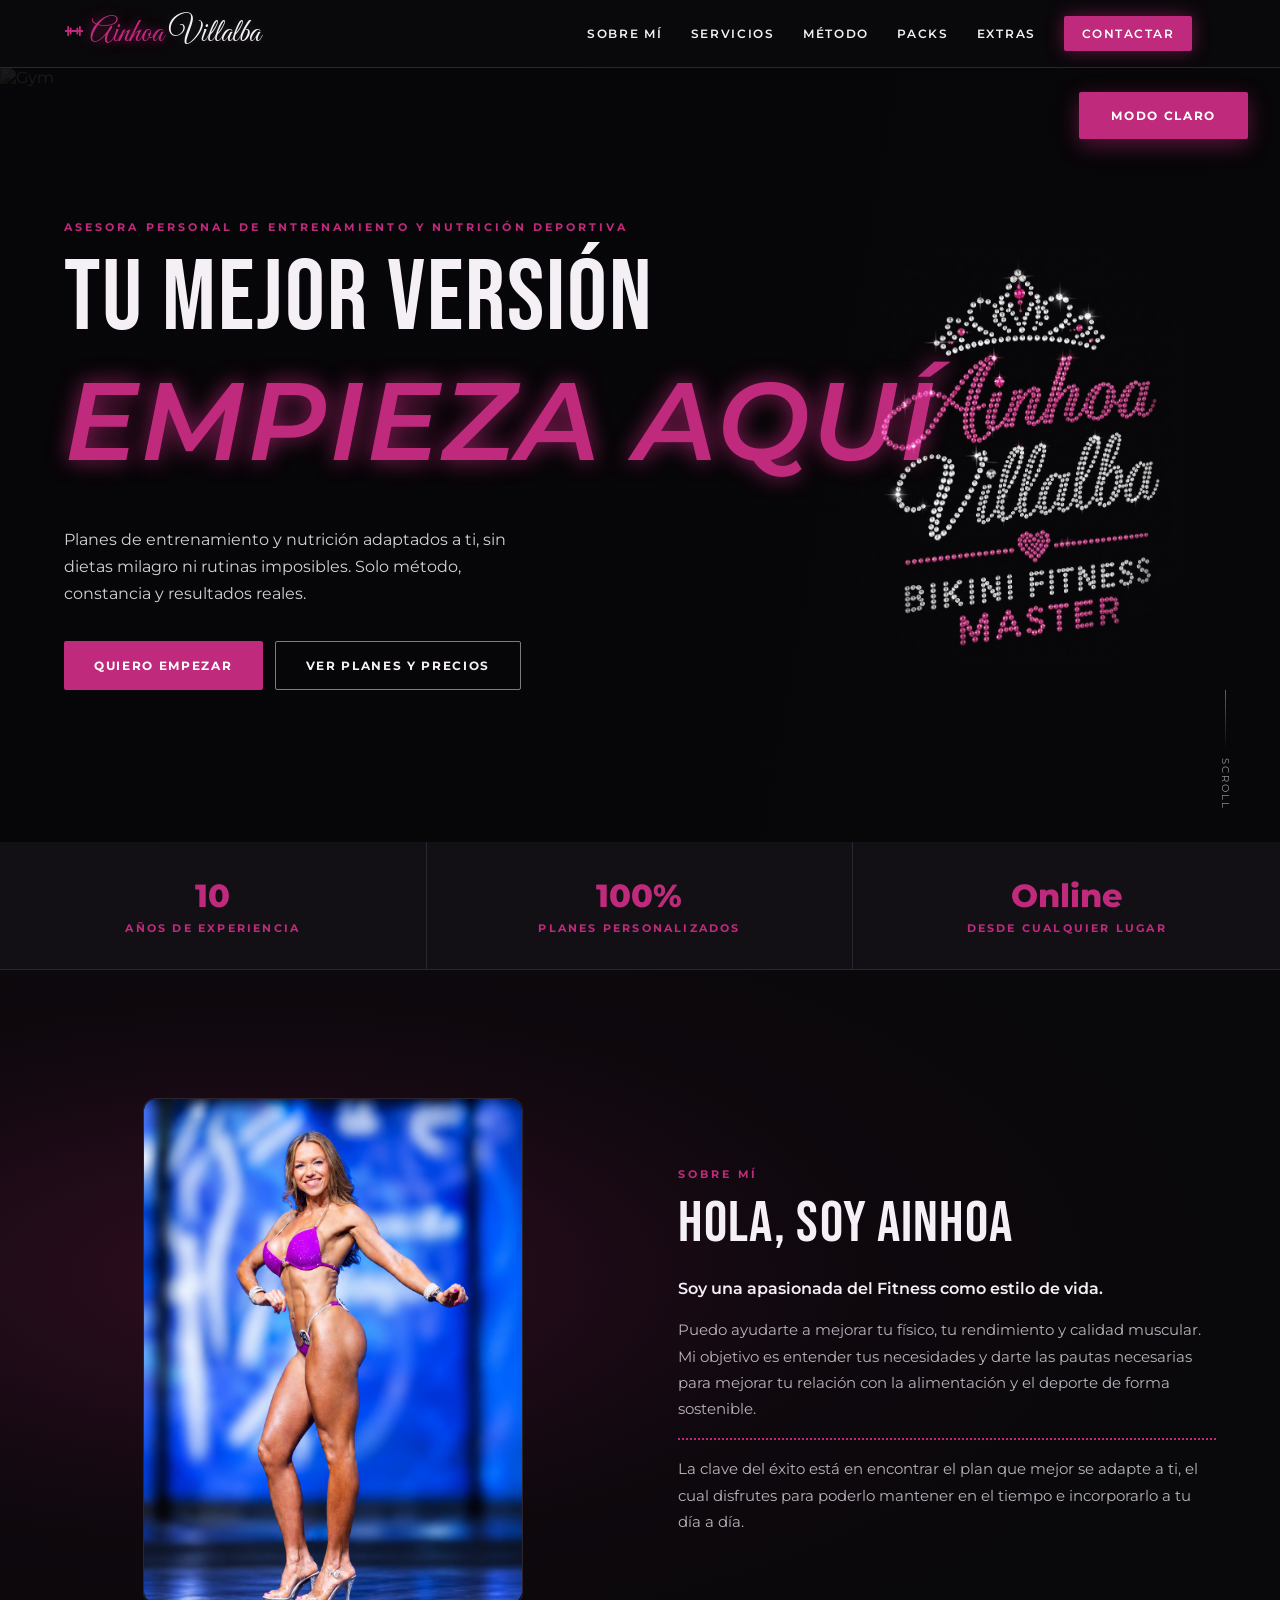
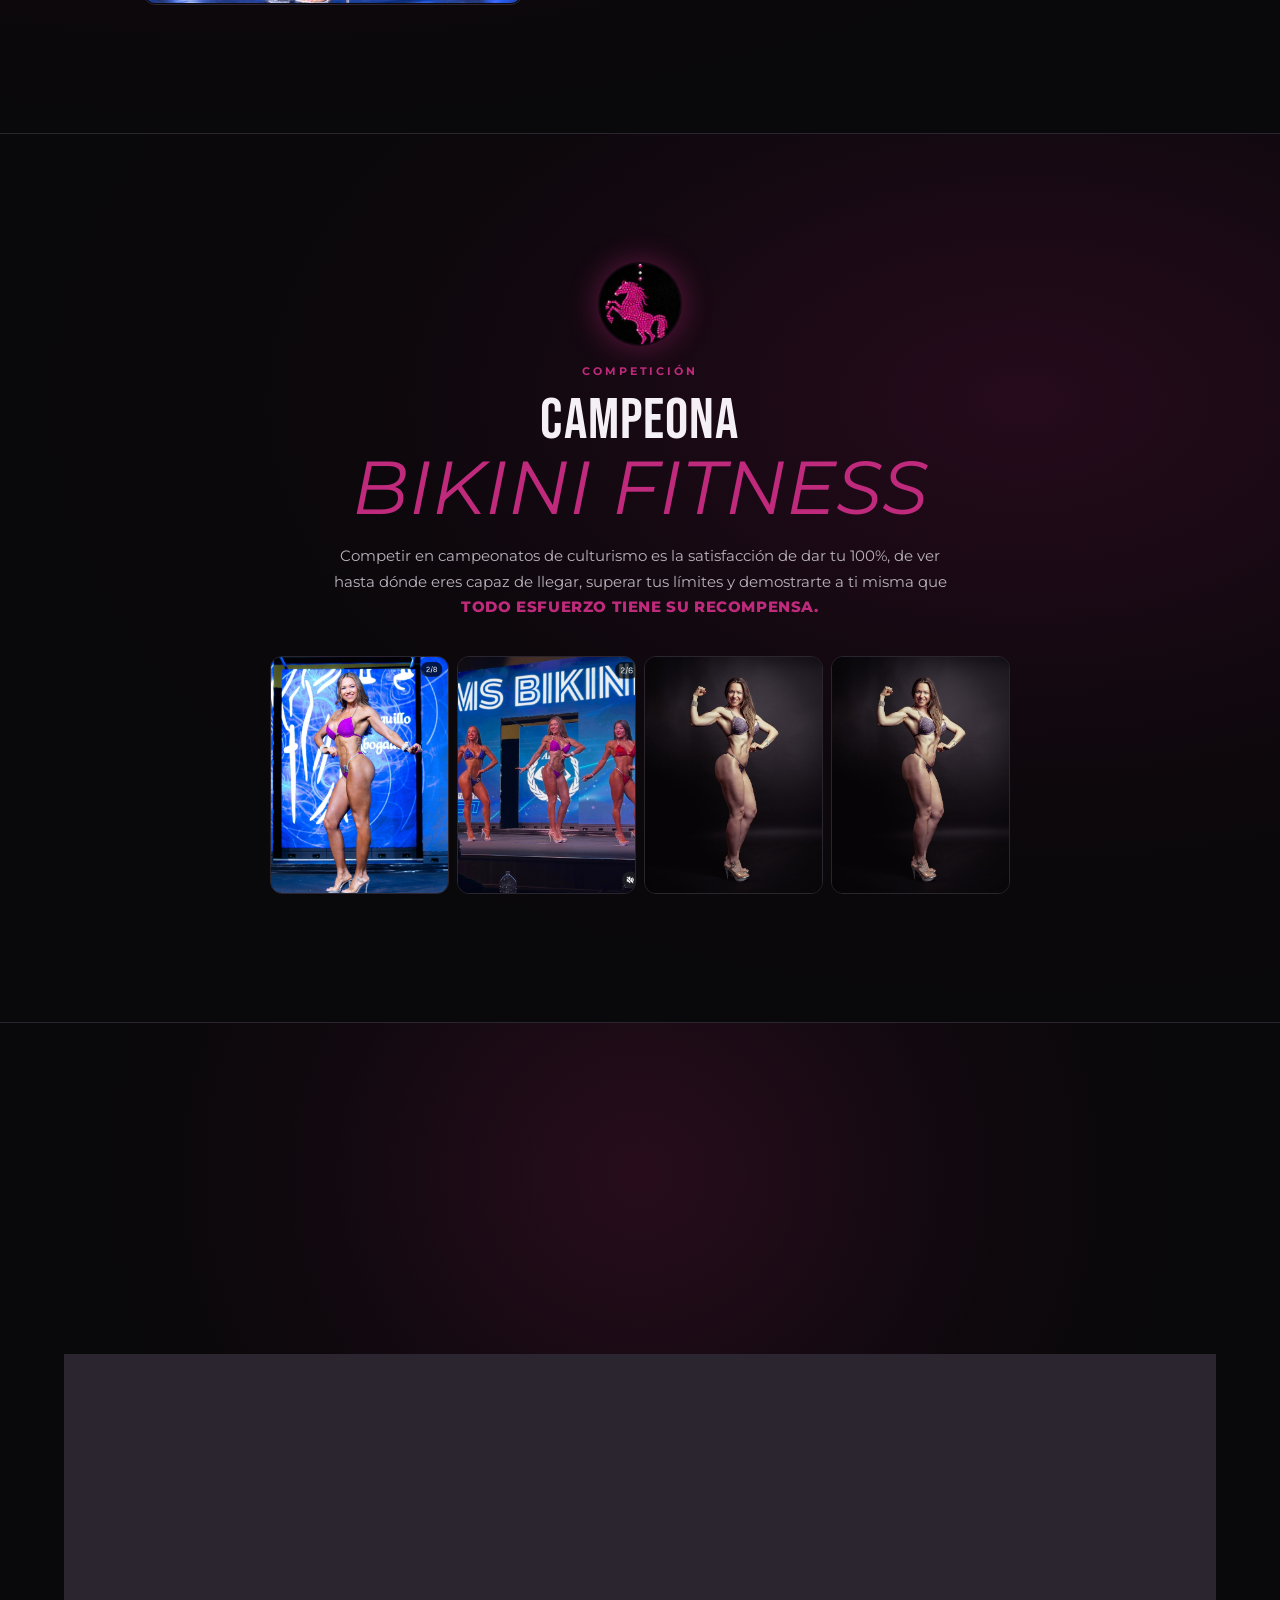
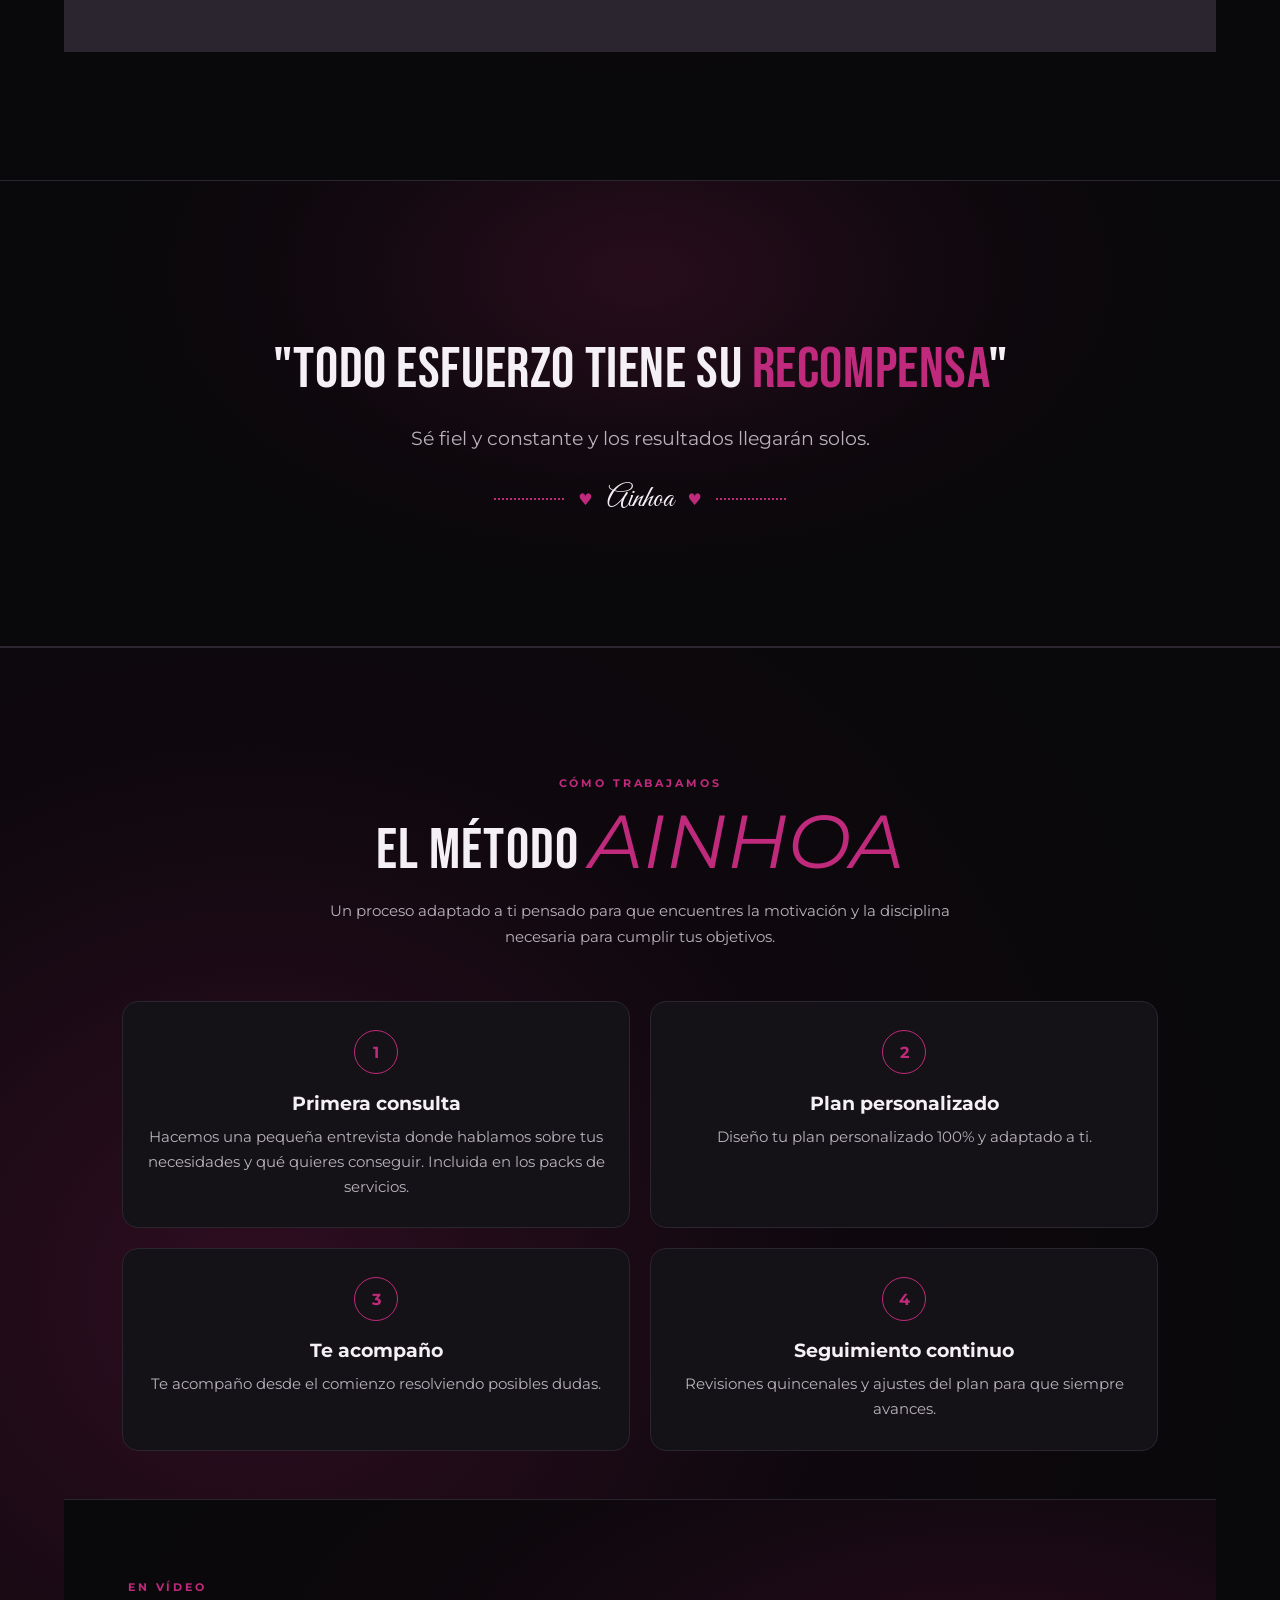
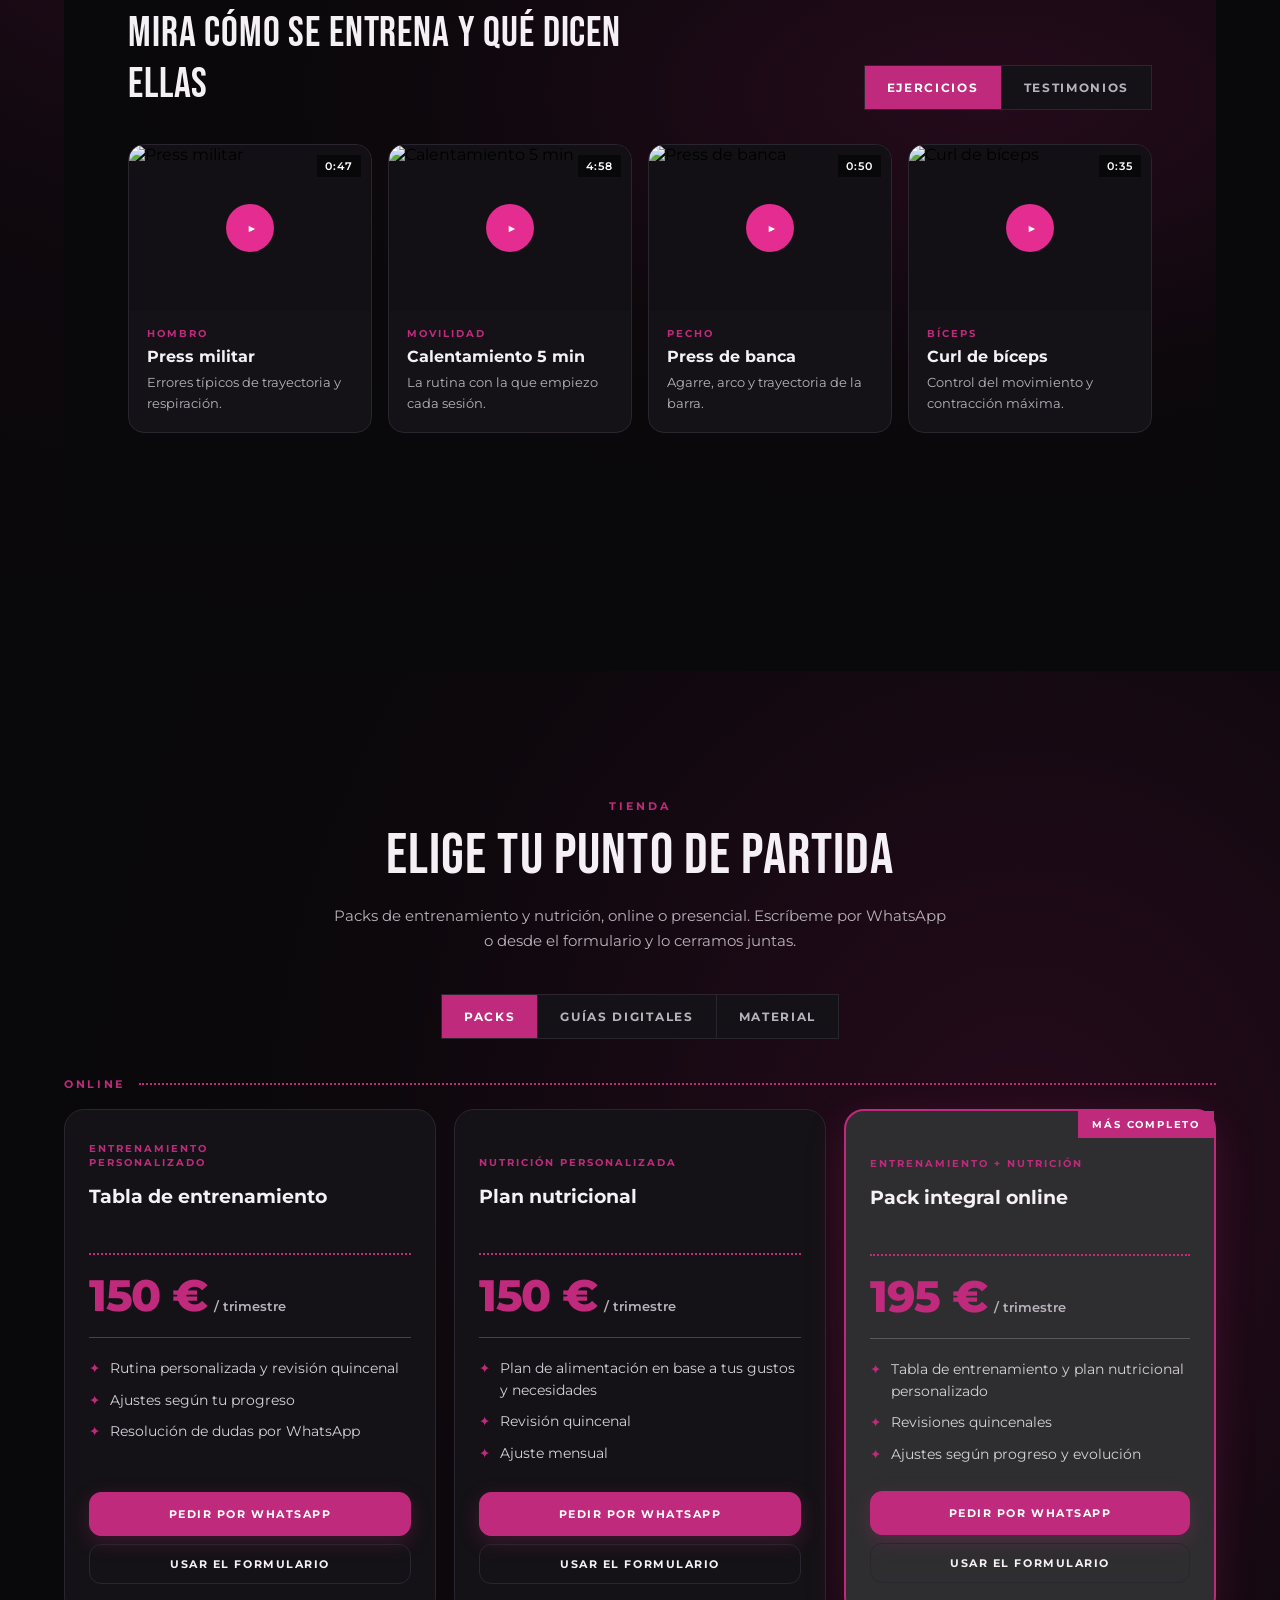
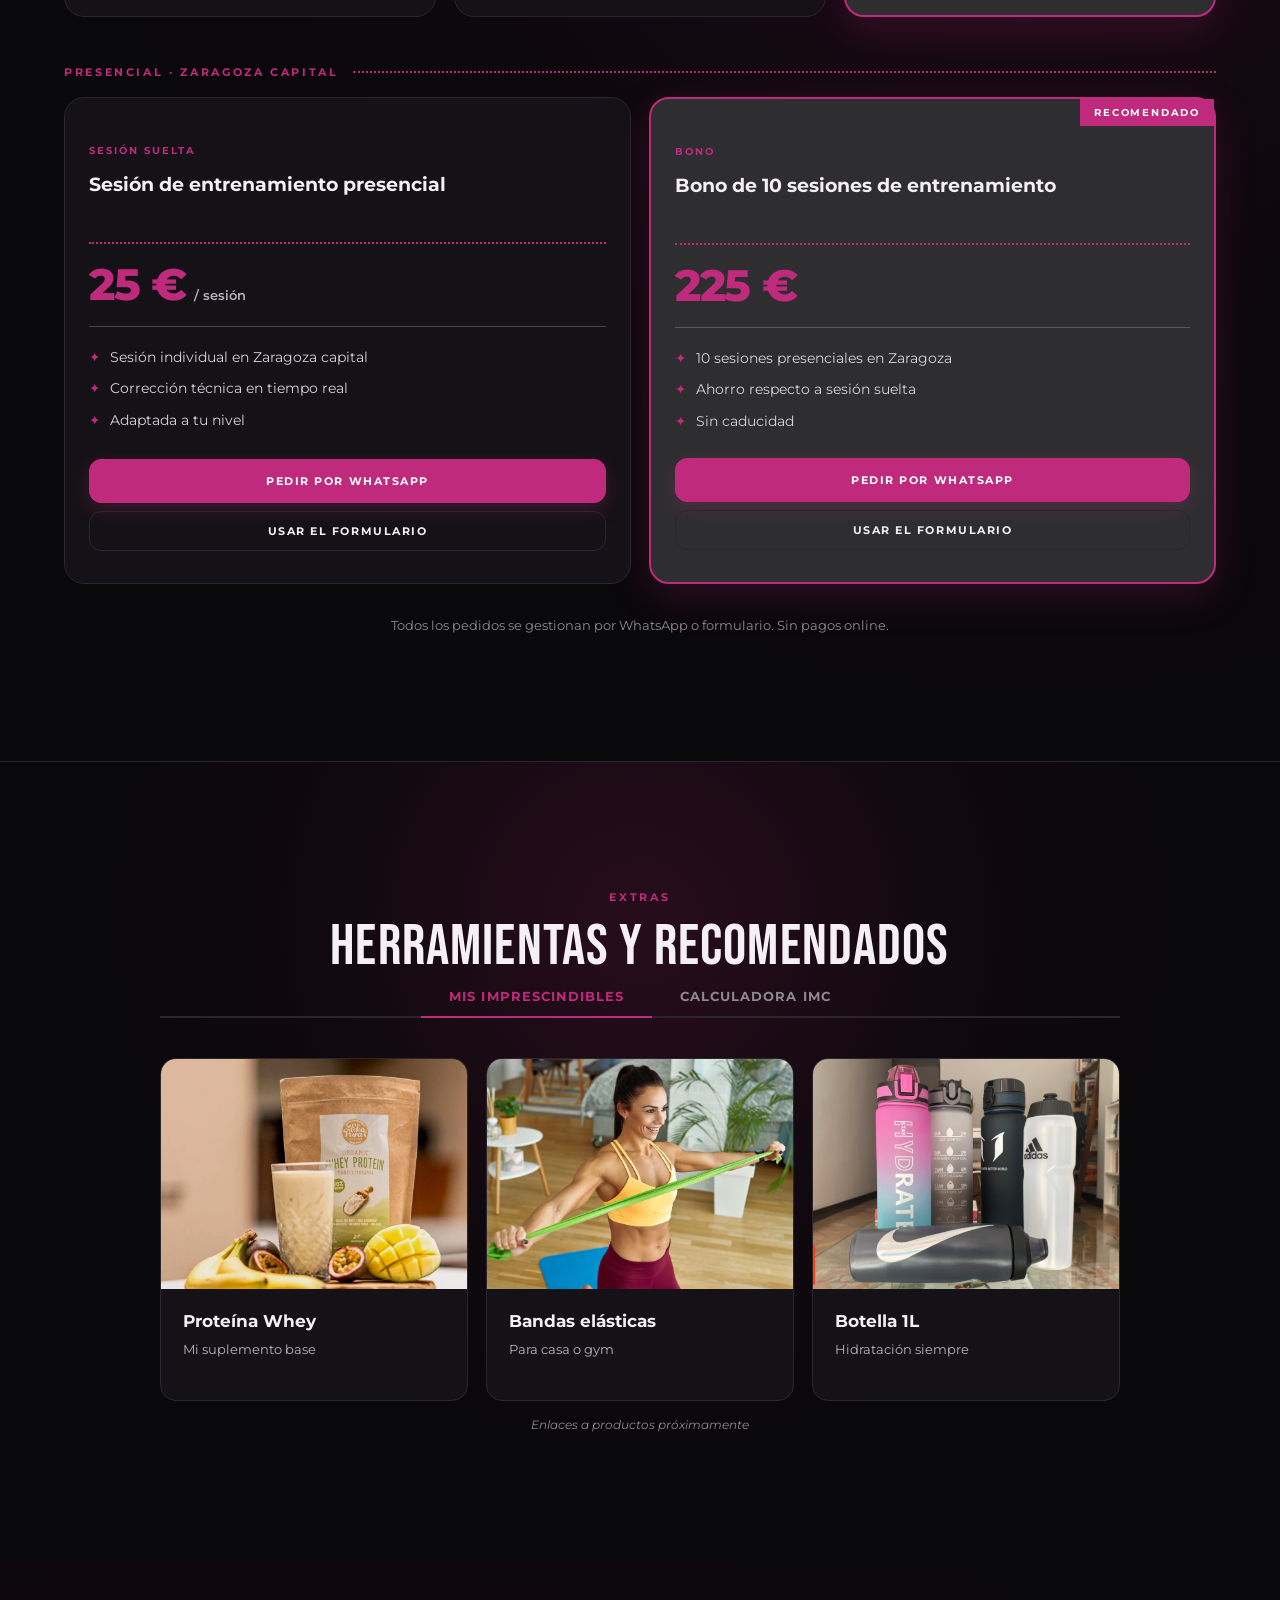
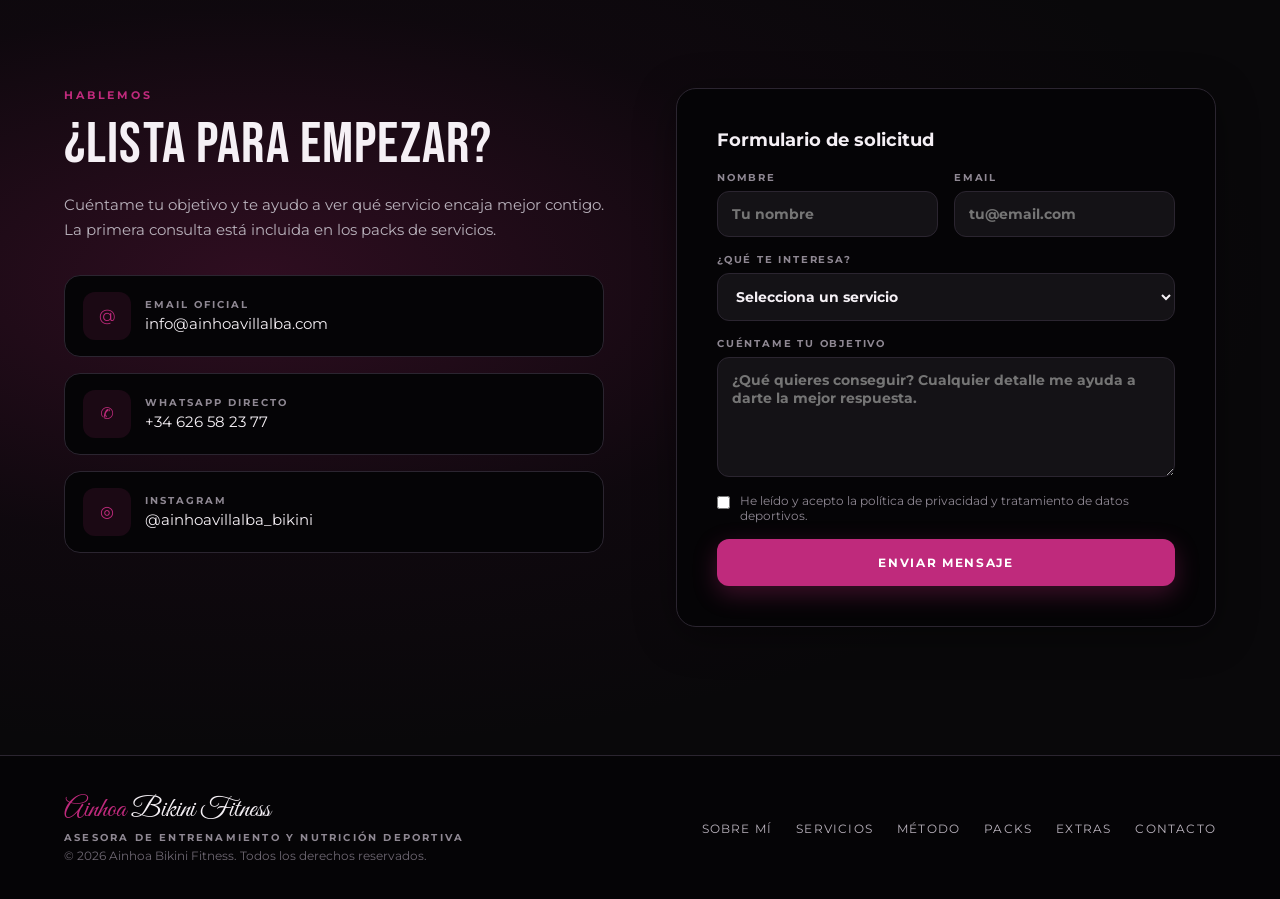
==== commit b1a3f5e1: "Reducir vídeos a 1 fila de 4 con imágenes visibles - Eliminar primera fila de 4 vídeos placeholder -" ====
--- a/index.html
+++ b/index.html
@@ -219,65 +219,9 @@
         <div class="tab-panel" id="panel-ejercicios" role="tabpanel" aria-labelledby="tab-ejercicios">
           <div class="reels">
             <article class="reel reveal">
-              <button class="reel-btn" type="button" data-yt="REEMPLAZAR_YT_1" data-title="Hip thrust" aria-label="Reproducir vídeo: Hip thrust">
-                <div class="reel-thumb">
-                  <span class="reel-ph">Miniatura<br />del vídeo</span>
-                  <div class="reel-play-icon"><span class="reel-play-circle">▶</span></div>
-                  <span class="reel-dur">0:45</span>
-                </div>
-                <div class="reel-info">
-                  <div class="reel-tag">Glúteo</div>
-                  <div class="reel-name">Hip thrust</div>
-                  <div class="reel-note">Activación y técnica correcta.</div>
-                </div>
-              </button>
-            </article>
-            <article class="reel reveal">
-              <button class="reel-btn" type="button" data-yt="REEMPLAZAR_YT_2" data-title="Sentadilla búlgara" aria-label="Reproducir vídeo: Sentadilla búlgara">
-                <div class="reel-thumb">
-                  <span class="reel-ph">Miniatura<br />del vídeo</span>
-                  <div class="reel-play-icon"><span class="reel-play-circle">▶</span></div>
-                  <span class="reel-dur">0:52</span>
-                </div>
-                <div class="reel-info">
-                  <div class="reel-tag">Pierna</div>
-                  <div class="reel-name">Sentadilla búlgara</div>
-                  <div class="reel-note">Equilibrio y profundidad.</div>
-                </div>
-              </button>
-            </article>
-            <article class="reel reveal">
-              <button class="reel-btn" type="button" data-yt="REEMPLAZAR_YT_3" data-title="Remo con mancuerna" aria-label="Reproducir vídeo: Remo con mancuerna">
-                <div class="reel-thumb">
-                  <span class="reel-ph">Miniatura<br />del vídeo</span>
-                  <div class="reel-play-icon"><span class="reel-play-circle">▶</span></div>
-                  <span class="reel-dur">0:38</span>
-                </div>
-                <div class="reel-info">
-                  <div class="reel-tag">Espalda</div>
-                  <div class="reel-name">Remo con mancuerna</div>
-                  <div class="reel-note">Agarre y recorrido completo.</div>
-                </div>
-              </button>
-            </article>
-            <article class="reel reveal">
-              <button class="reel-btn" type="button" data-yt="REEMPLAZAR_YT_4" data-title="Plancha con apoyo" aria-label="Reproducir vídeo: Plancha con apoyo">
-                <div class="reel-thumb">
-                  <span class="reel-ph">Miniatura<br />del vídeo</span>
-                  <div class="reel-play-icon"><span class="reel-play-circle">▶</span></div>
-                  <span class="reel-dur">0:41</span>
-                </div>
-                <div class="reel-info">
-                  <div class="reel-tag">Core</div>
-                  <div class="reel-name">Plancha con apoyo</div>
-                  <div class="reel-note">Progresión desde rodillas hasta plancha completa.</div>
-                </div>
-              </button>
-            </article>
-            <article class="reel reveal">
               <button class="reel-btn" type="button" data-yt="REEMPLAZAR_YT_5" data-title="Press militar" aria-label="Reproducir vídeo: Press militar">
                 <div class="reel-thumb">
-                  <span class="reel-ph">Miniatura<br />del vídeo</span>
+                  <img src="https://images.unsplash.com/photo-1532029837206-abbe2b7620e3?w=600&q=70&fit=crop" alt="Press militar" loading="lazy" />
                   <div class="reel-play-icon"><span class="reel-play-circle">▶</span></div>
                   <span class="reel-dur">0:47</span>
                 </div>
@@ -291,7 +235,7 @@
             <article class="reel reveal">
               <button class="reel-btn" type="button" data-yt="REEMPLAZAR_YT_6" data-title="Calentamiento 5 min" aria-label="Reproducir vídeo: Calentamiento 5 min">
                 <div class="reel-thumb">
-                  <span class="reel-ph">Miniatura<br />del vídeo</span>
+                  <img src="https://images.unsplash.com/photo-1518611012118-696072aa579a?w=600&q=70&fit=crop" alt="Calentamiento 5 min" loading="lazy" />
                   <div class="reel-play-icon"><span class="reel-play-circle">▶</span></div>
                   <span class="reel-dur">4:58</span>
                 </div>
--- a/css/styles.css
+++ b/css/styles.css
@@ -787,7 +787,7 @@
 }
 .reel-thumb {
   position: relative;
-  aspect-ratio: 16/10;
+  aspect-ratio: 16/11;
   background: var(--af-alt);
   display: flex;
   align-items: center;
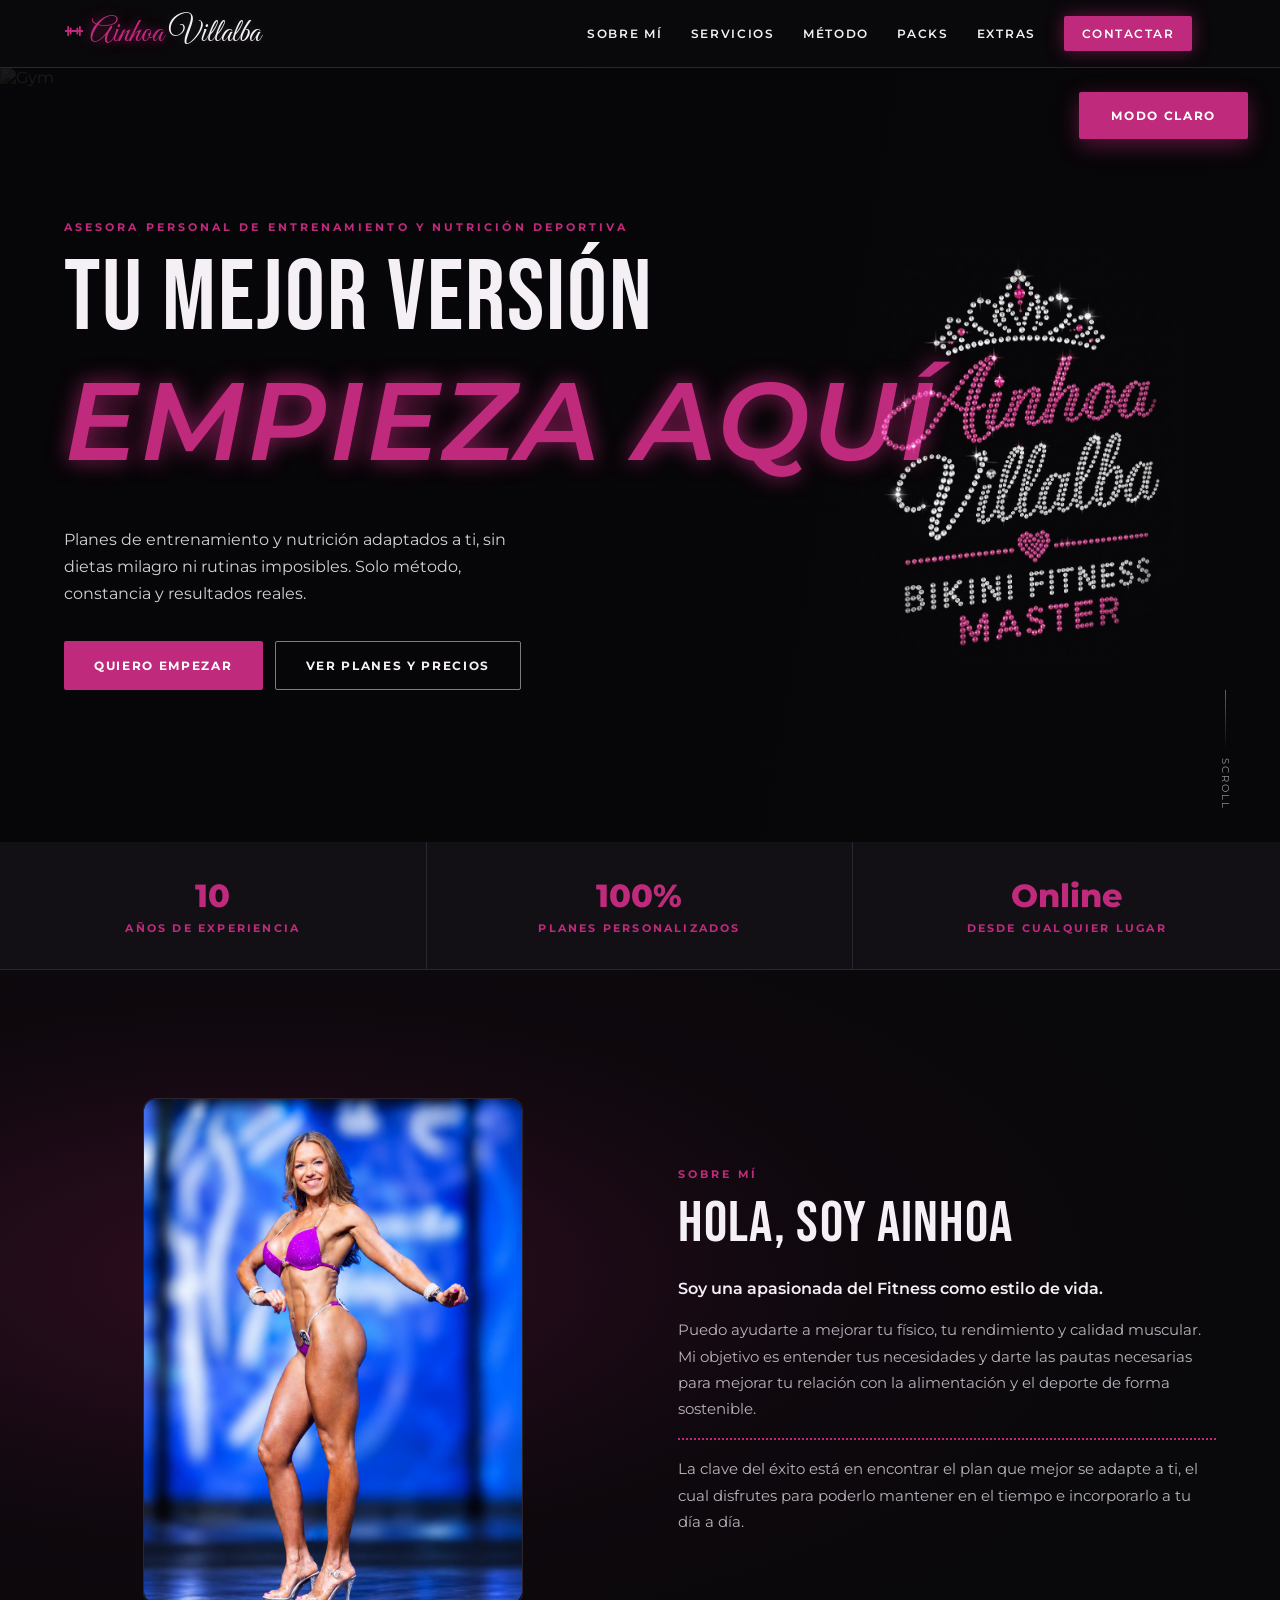
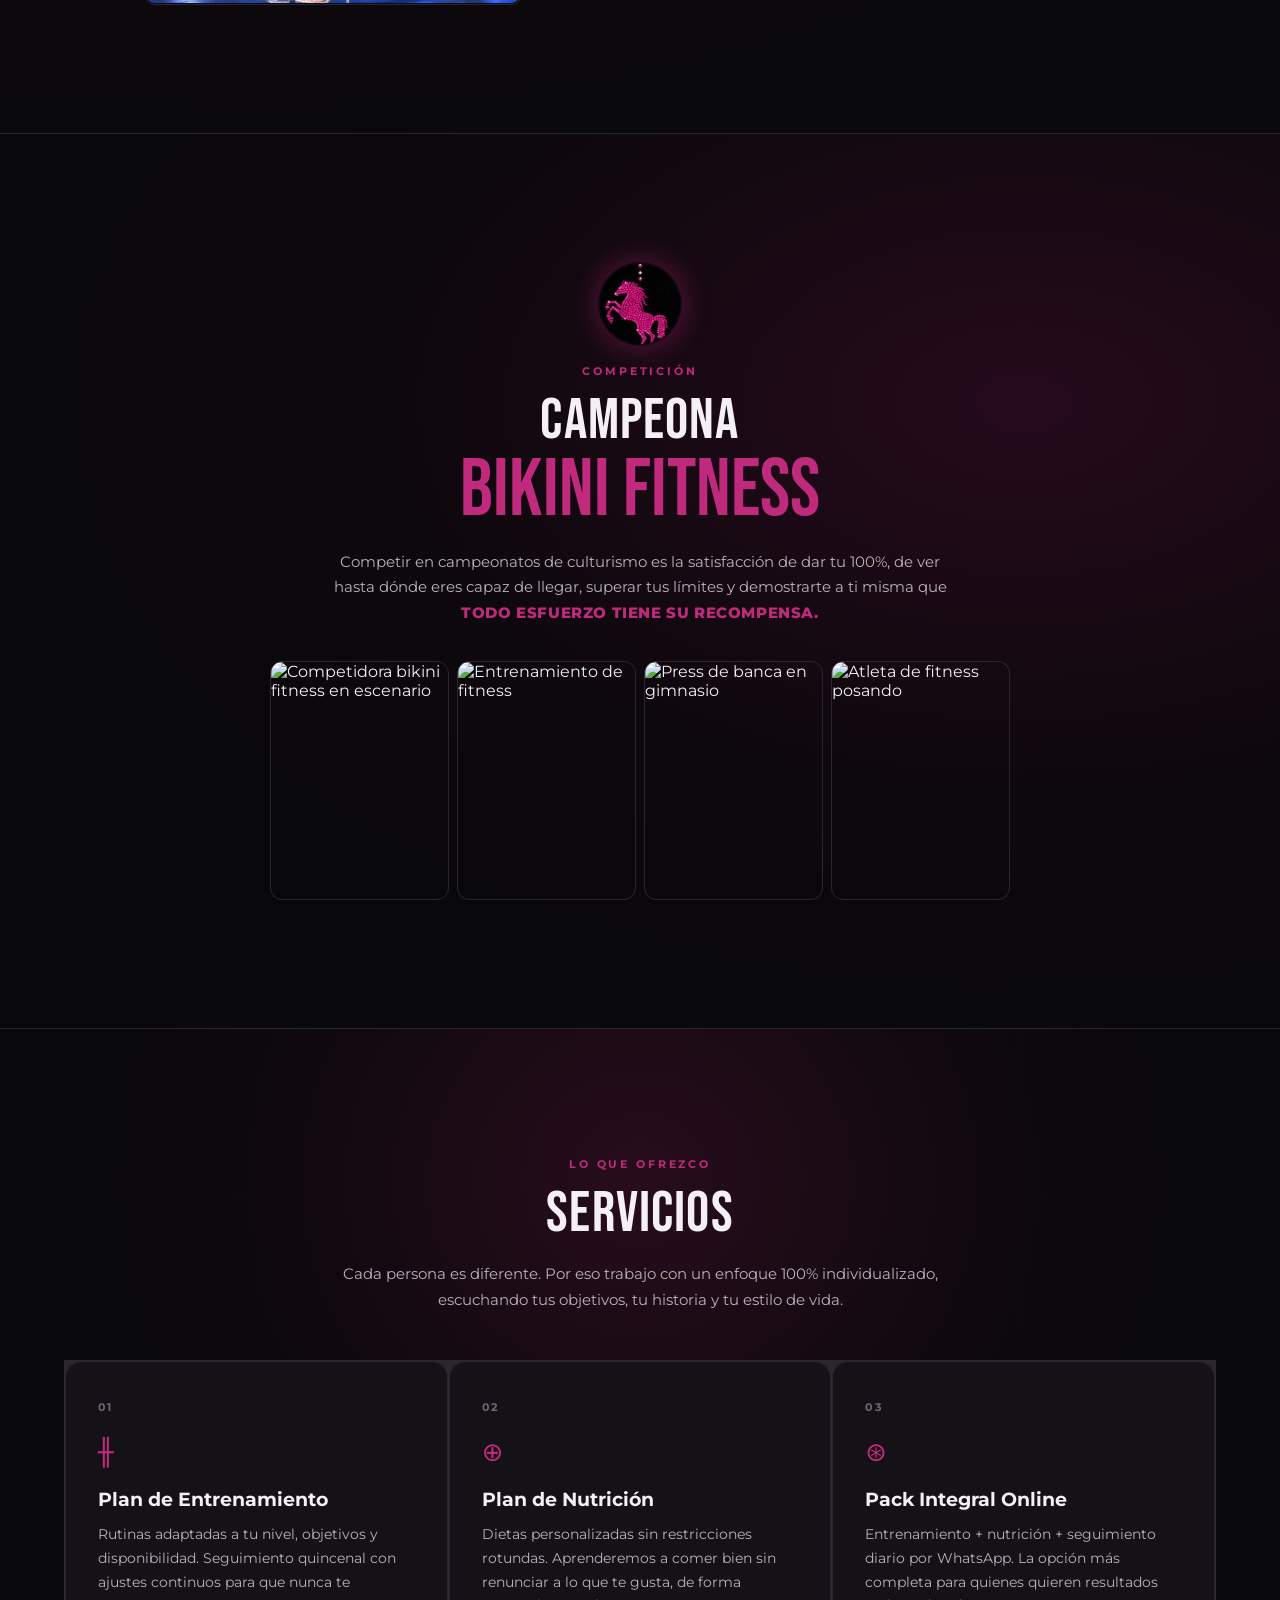
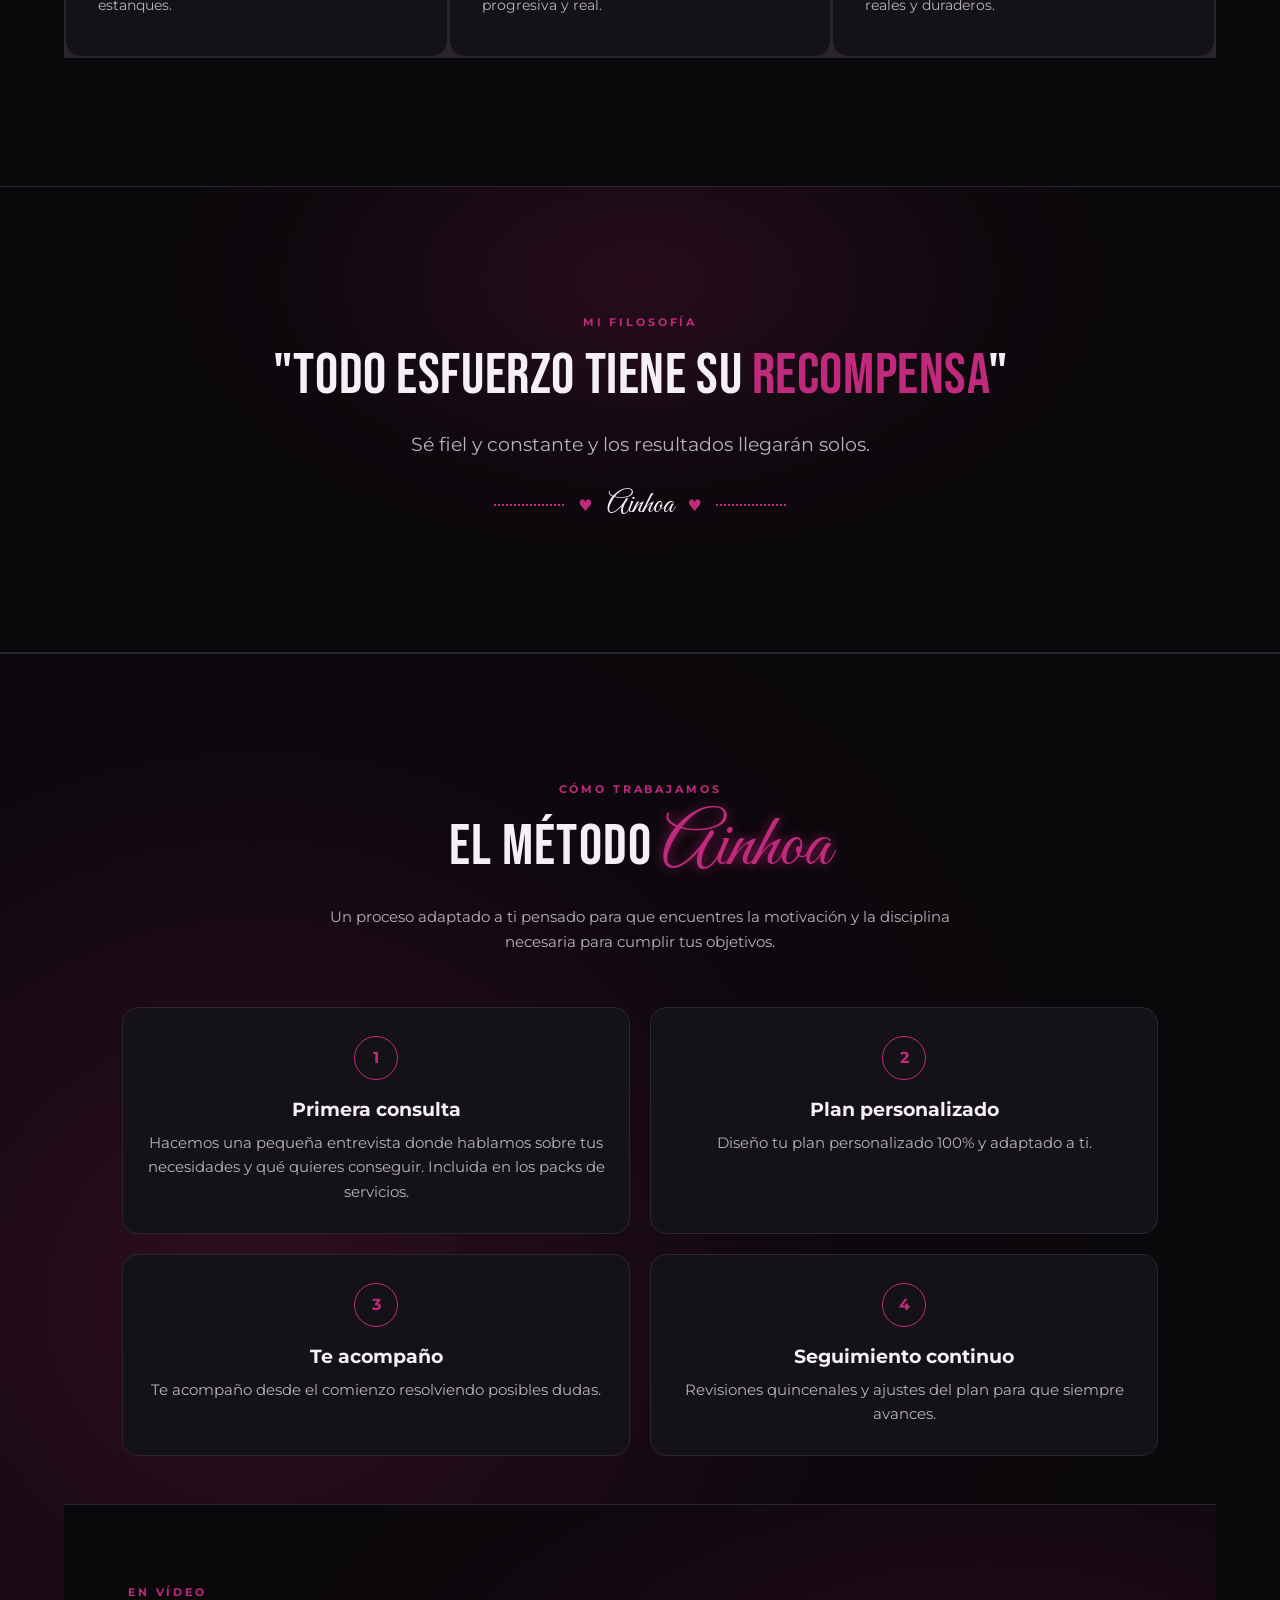
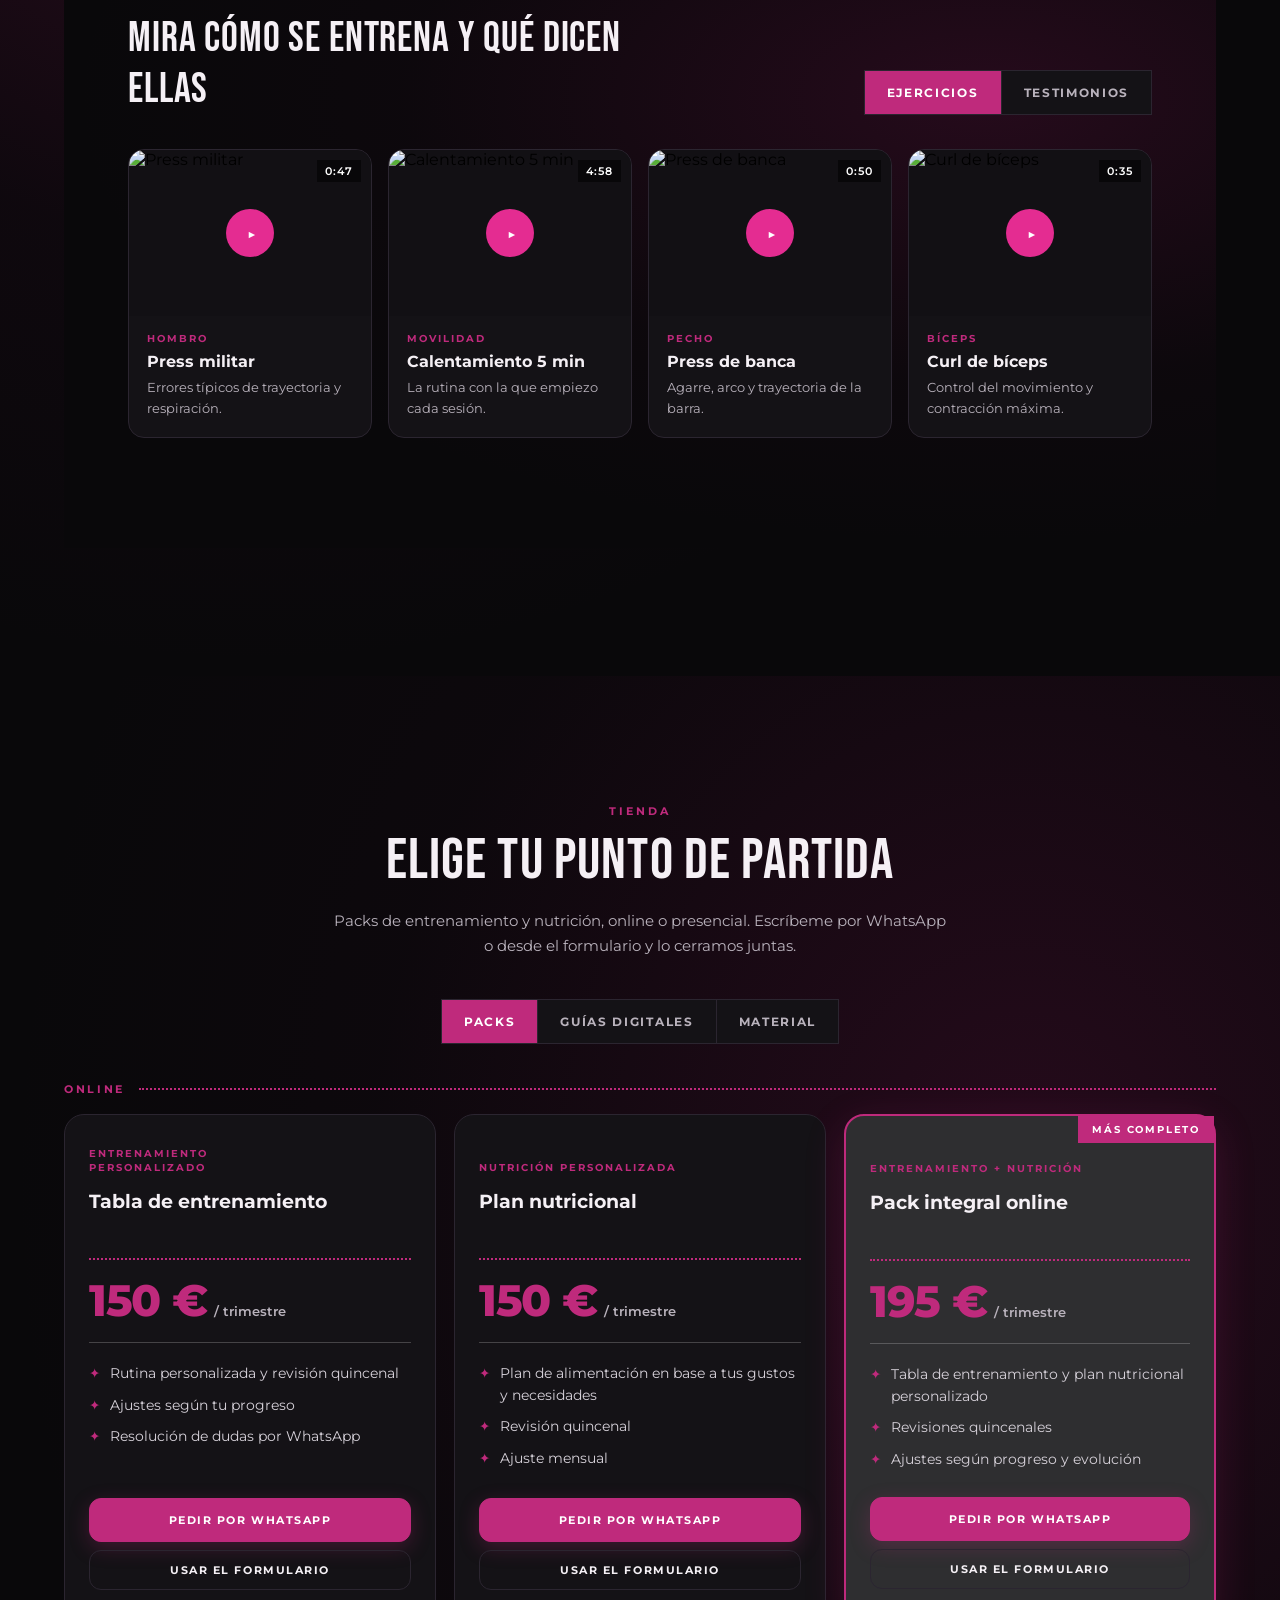
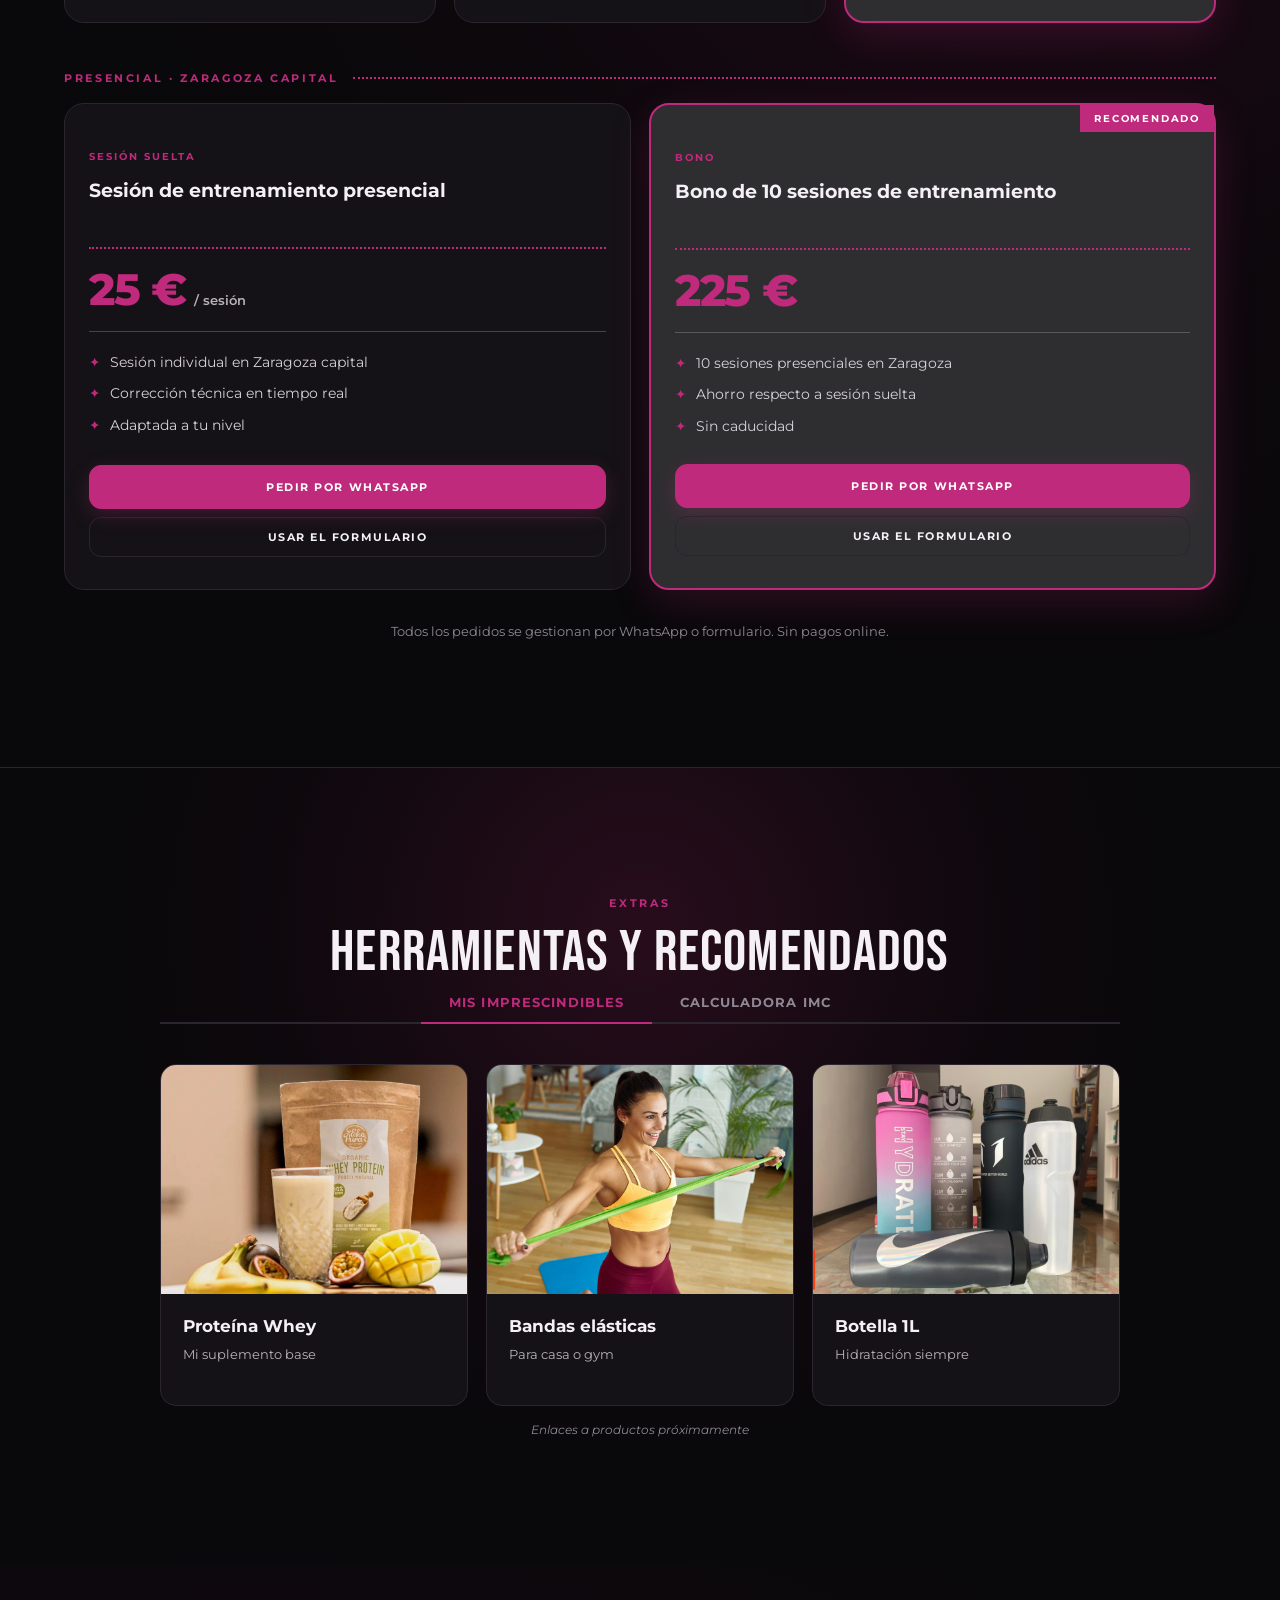
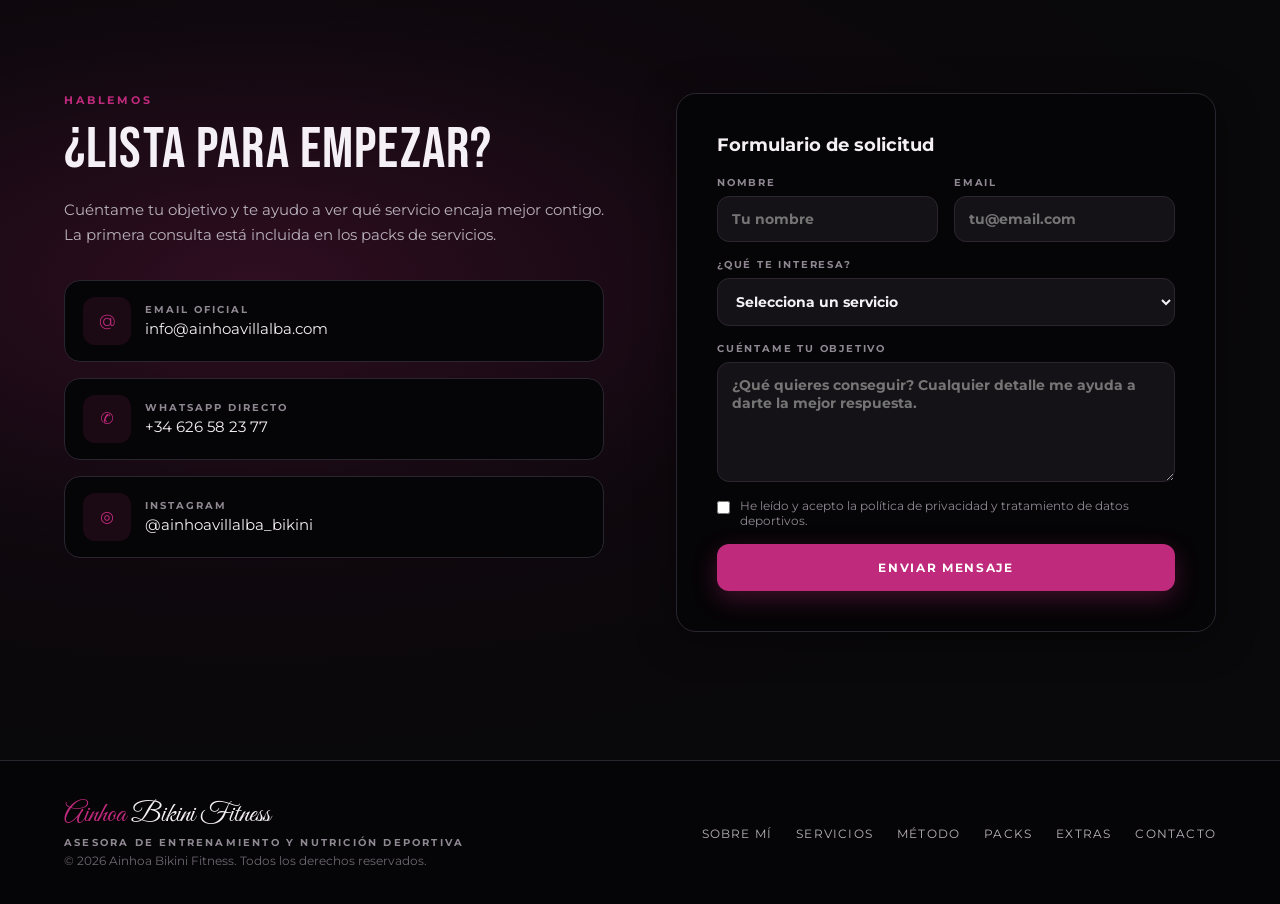
==== commit 1b1cee2f: "Galería competición: fotos de Unsplash Co-Authored-By: Claude Opus 4.6 <noreply@anthropic.com>" ====
--- a/index.html
+++ b/index.html
@@ -108,16 +108,16 @@
       </div>
       <div class="comp-gallery">
         <div class="af-glow-card reveal">
-          <img src="img/IMG_20260626_110657.jpg" alt="Ainhoa compitiendo" loading="lazy" />
+          <img src="https://images.unsplash.com/photo-1583454110551-21f2fa2afe61?w=600&q=70&fit=crop" alt="Competidora bikini fitness en escenario" loading="lazy" />
         </div>
         <div class="af-glow-card reveal">
-          <img src="img/IMG_20260626_110832.jpg" alt="Ainhoa en el escenario" loading="lazy" />
+          <img src="https://images.unsplash.com/photo-1518611012118-696072aa579a?w=600&q=70&fit=crop" alt="Entrenamiento de fitness" loading="lazy" />
         </div>
         <div class="af-glow-card reveal">
-          <img src="img/Ainhoa1.jpeg" alt="Ainhoa posando" loading="lazy" />
+          <img src="https://images.unsplash.com/photo-1571019614242-c5c5dee9f50b?w=600&q=70&fit=crop" alt="Press de banca en gimnasio" loading="lazy" />
         </div>
         <div class="af-glow-card reveal">
-          <img src="img/ainhoa-posing.jpeg" alt="Ainhoa en competición" loading="lazy" />
+          <img src="https://images.unsplash.com/photo-1550345332-09e3ac987658?w=600&q=70&fit=crop" alt="Atleta de fitness posando" loading="lazy" />
         </div>
       </div>
     </div>
--- a/css/styles.css
+++ b/css/styles.css
@@ -517,10 +517,10 @@
 }
 .comp-title-cursive {
   display: block;
-  font-family: 'Montserrat', sans-serif;
+  font-family: 'Bebas Neue', 'Montserrat', sans-serif;
   font-weight: 400;
-  font-style: italic;
-  font-size: 1.3em;
+  font-style: normal;
+  font-size: 1.4em;
   letter-spacing: 0;
   color: var(--af-pink);
 }
@@ -646,8 +646,13 @@
 /* ─── MÉTODO ────────────────────────── */
 #metodo { background: var(--af-s-met); background-image: var(--af-glow-bg); border-top: 1px solid var(--af-line); }
 .metodo-title-cursive {
-  font-family: 'Montserrat', sans-serif;
-  font-style: italic;
+  font-family: 'Great Vibes', cursive;
+  font-style: normal;
+  text-transform: none;
+  letter-spacing: normal;
+  font-size: 1.3em;
+  color: var(--af-pink);
+  text-shadow: 0 0 12px rgba(242,46,154,0.55);
   font-weight: 400;
   font-size: 1.3em;
   letter-spacing: 0;
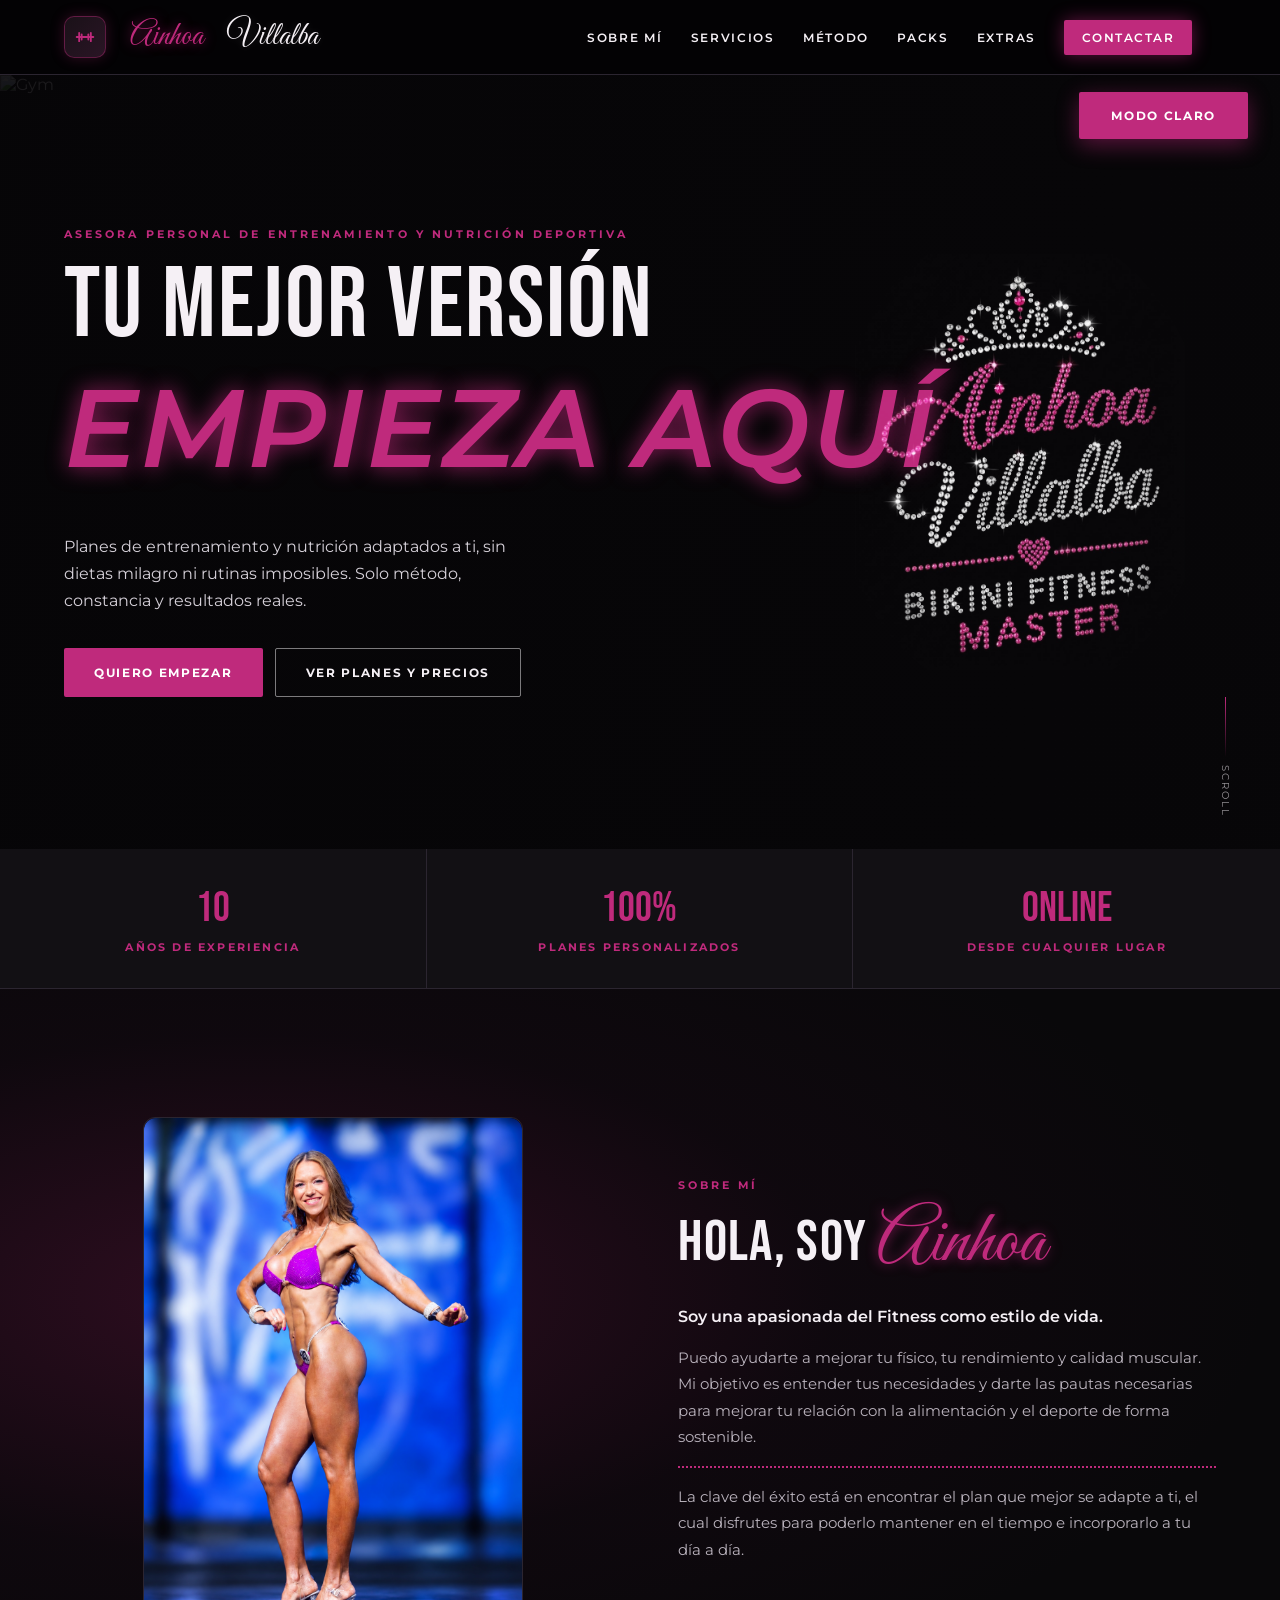
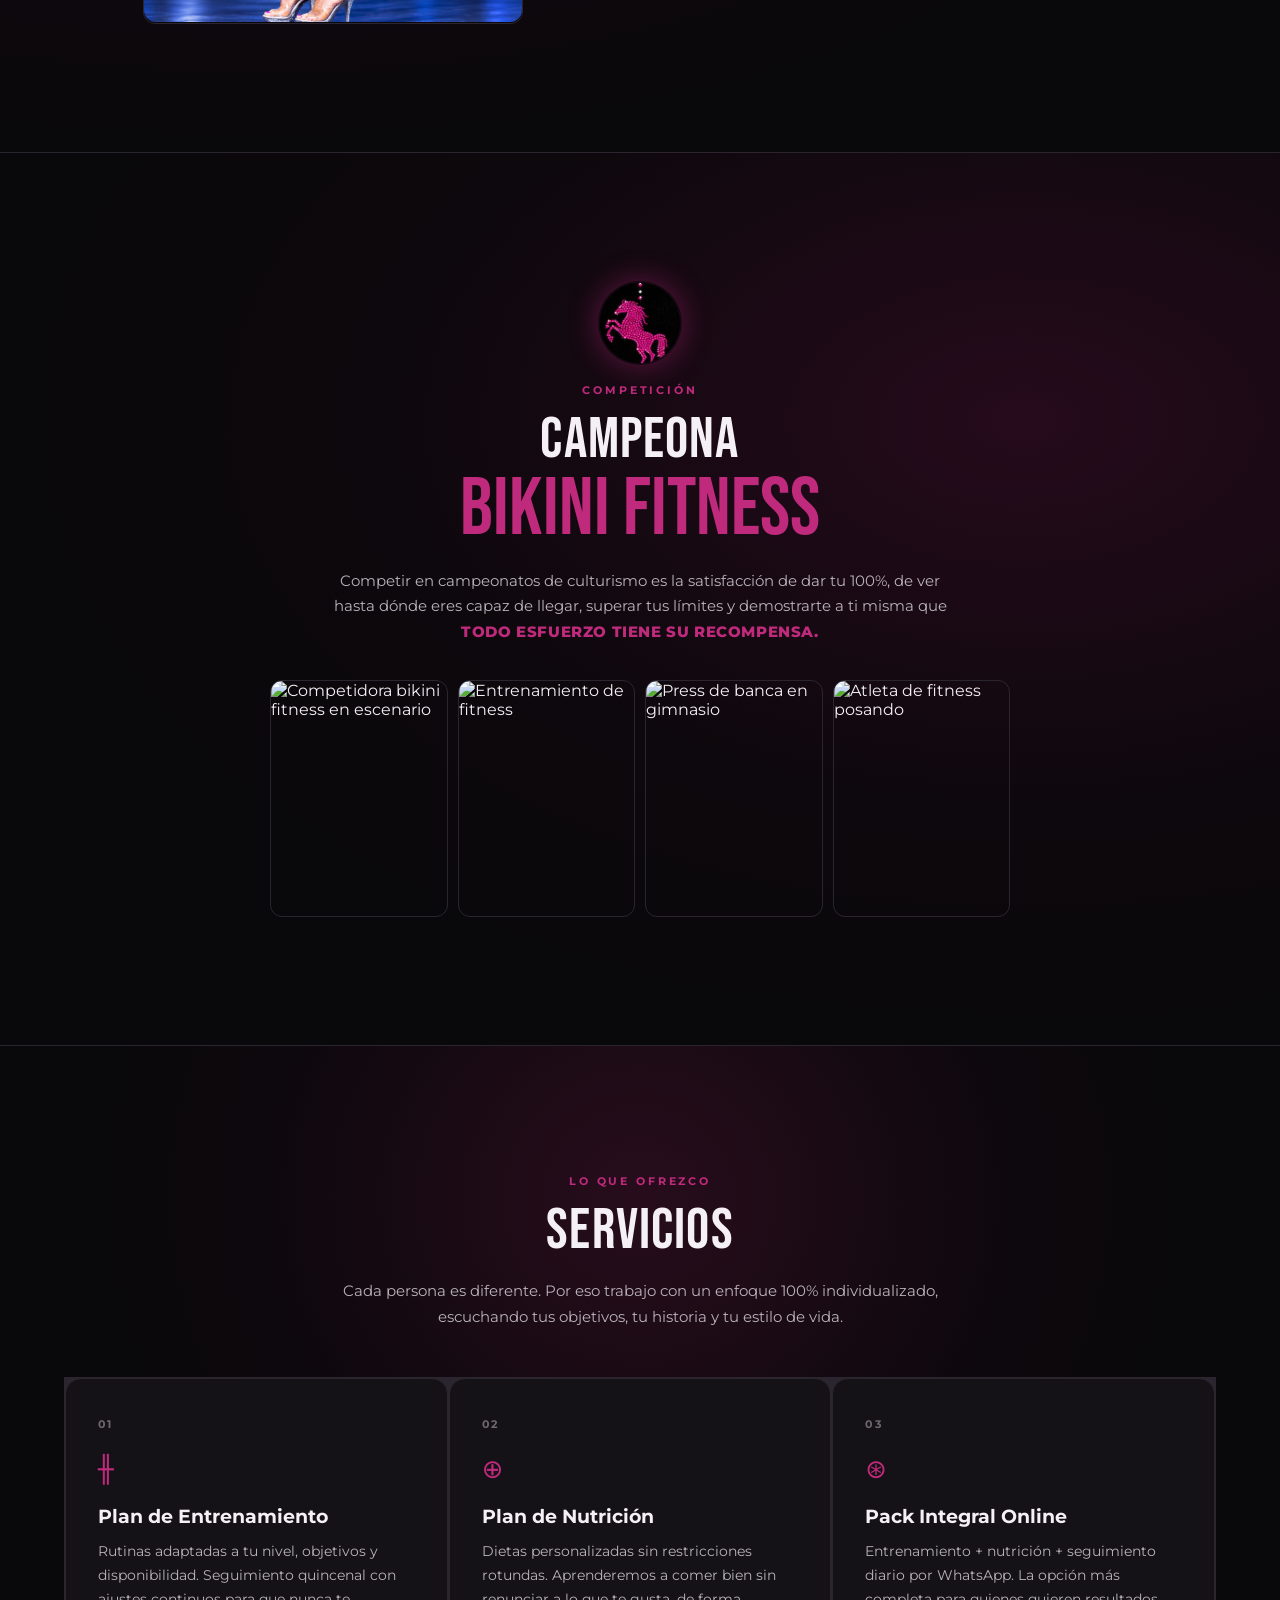
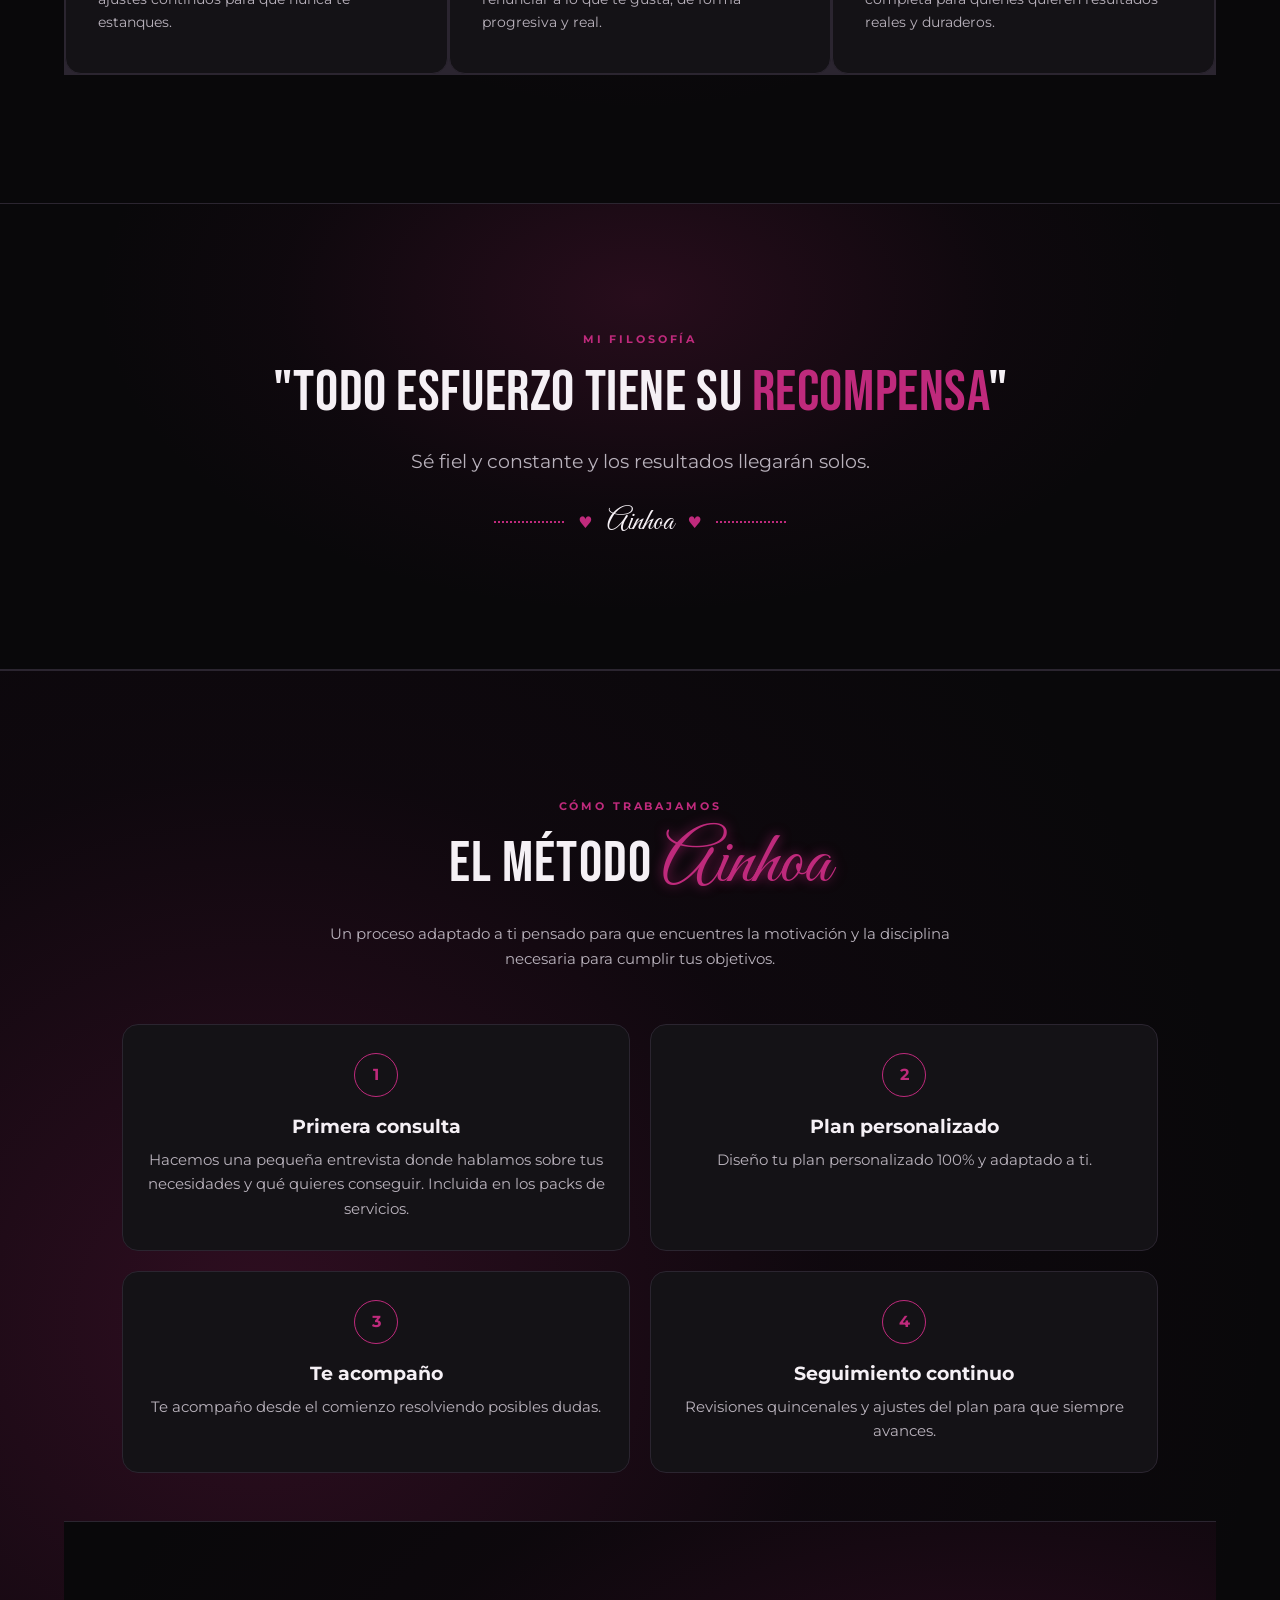
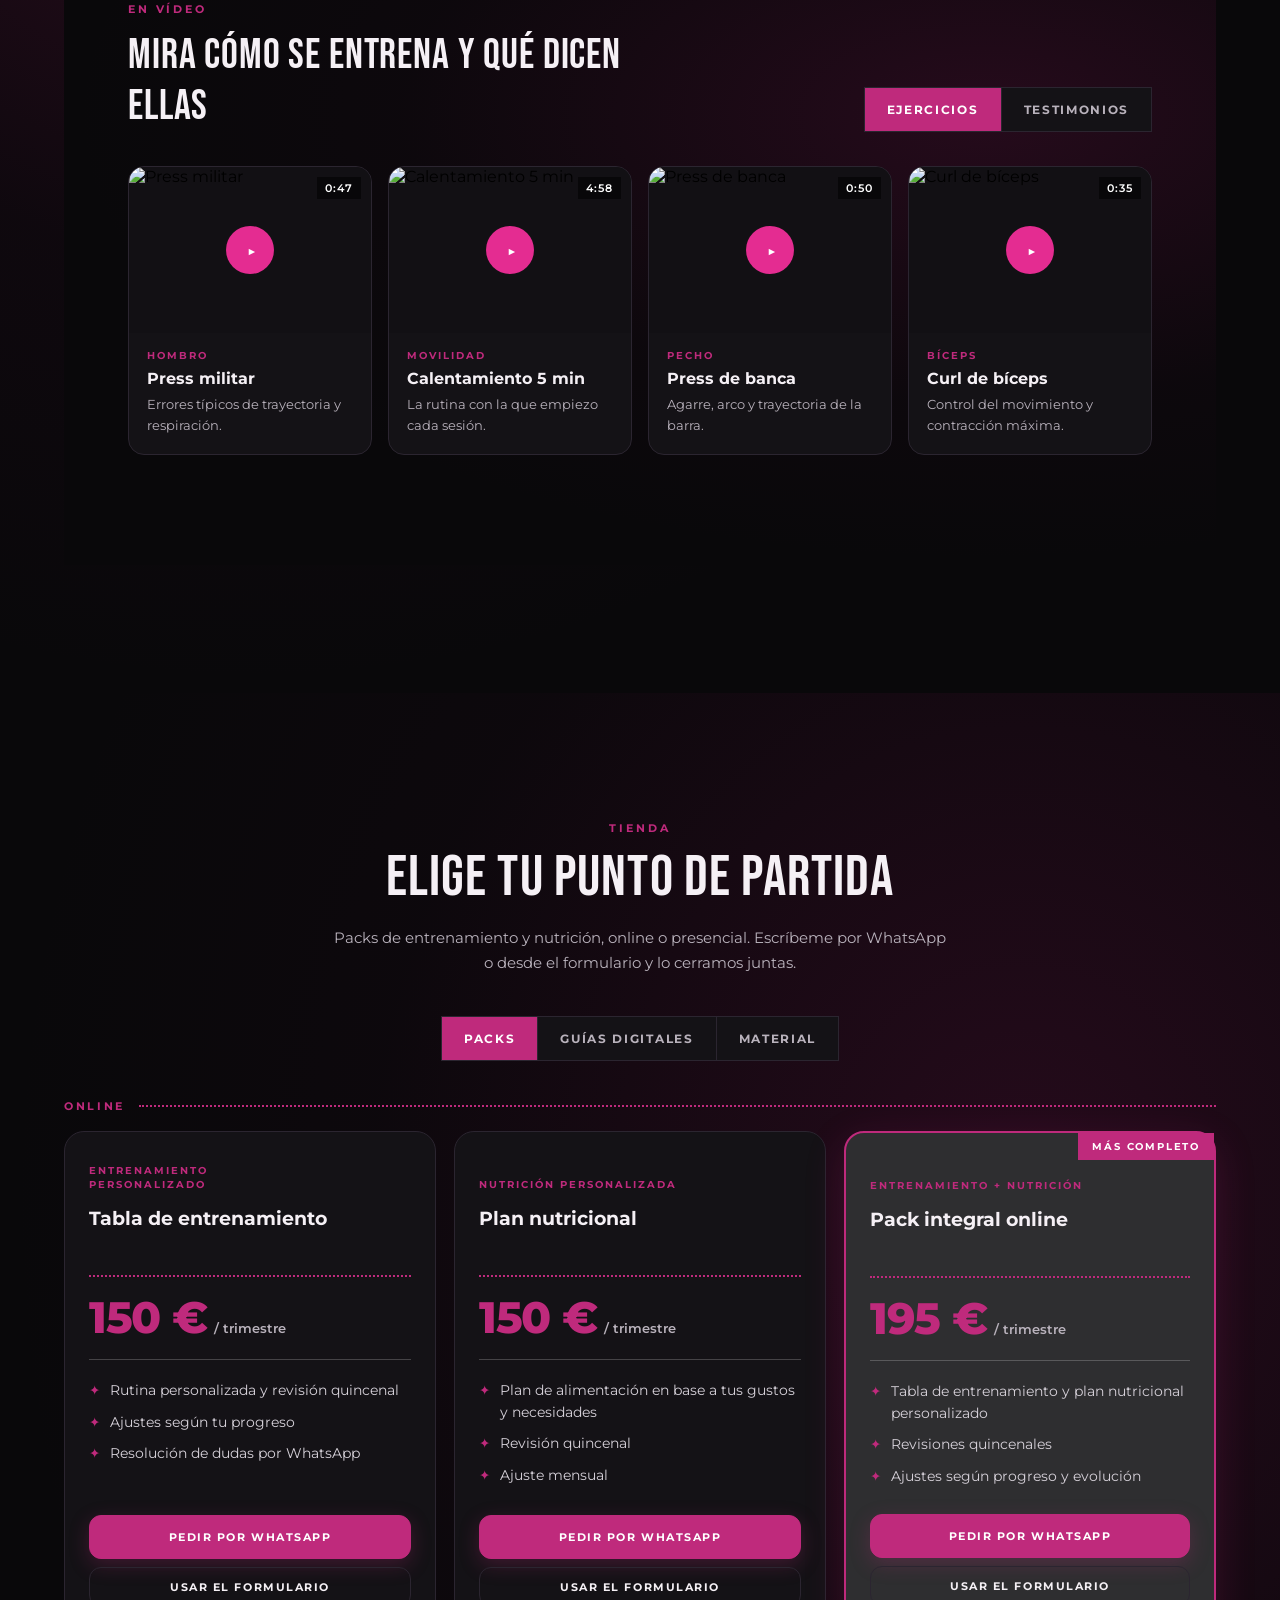
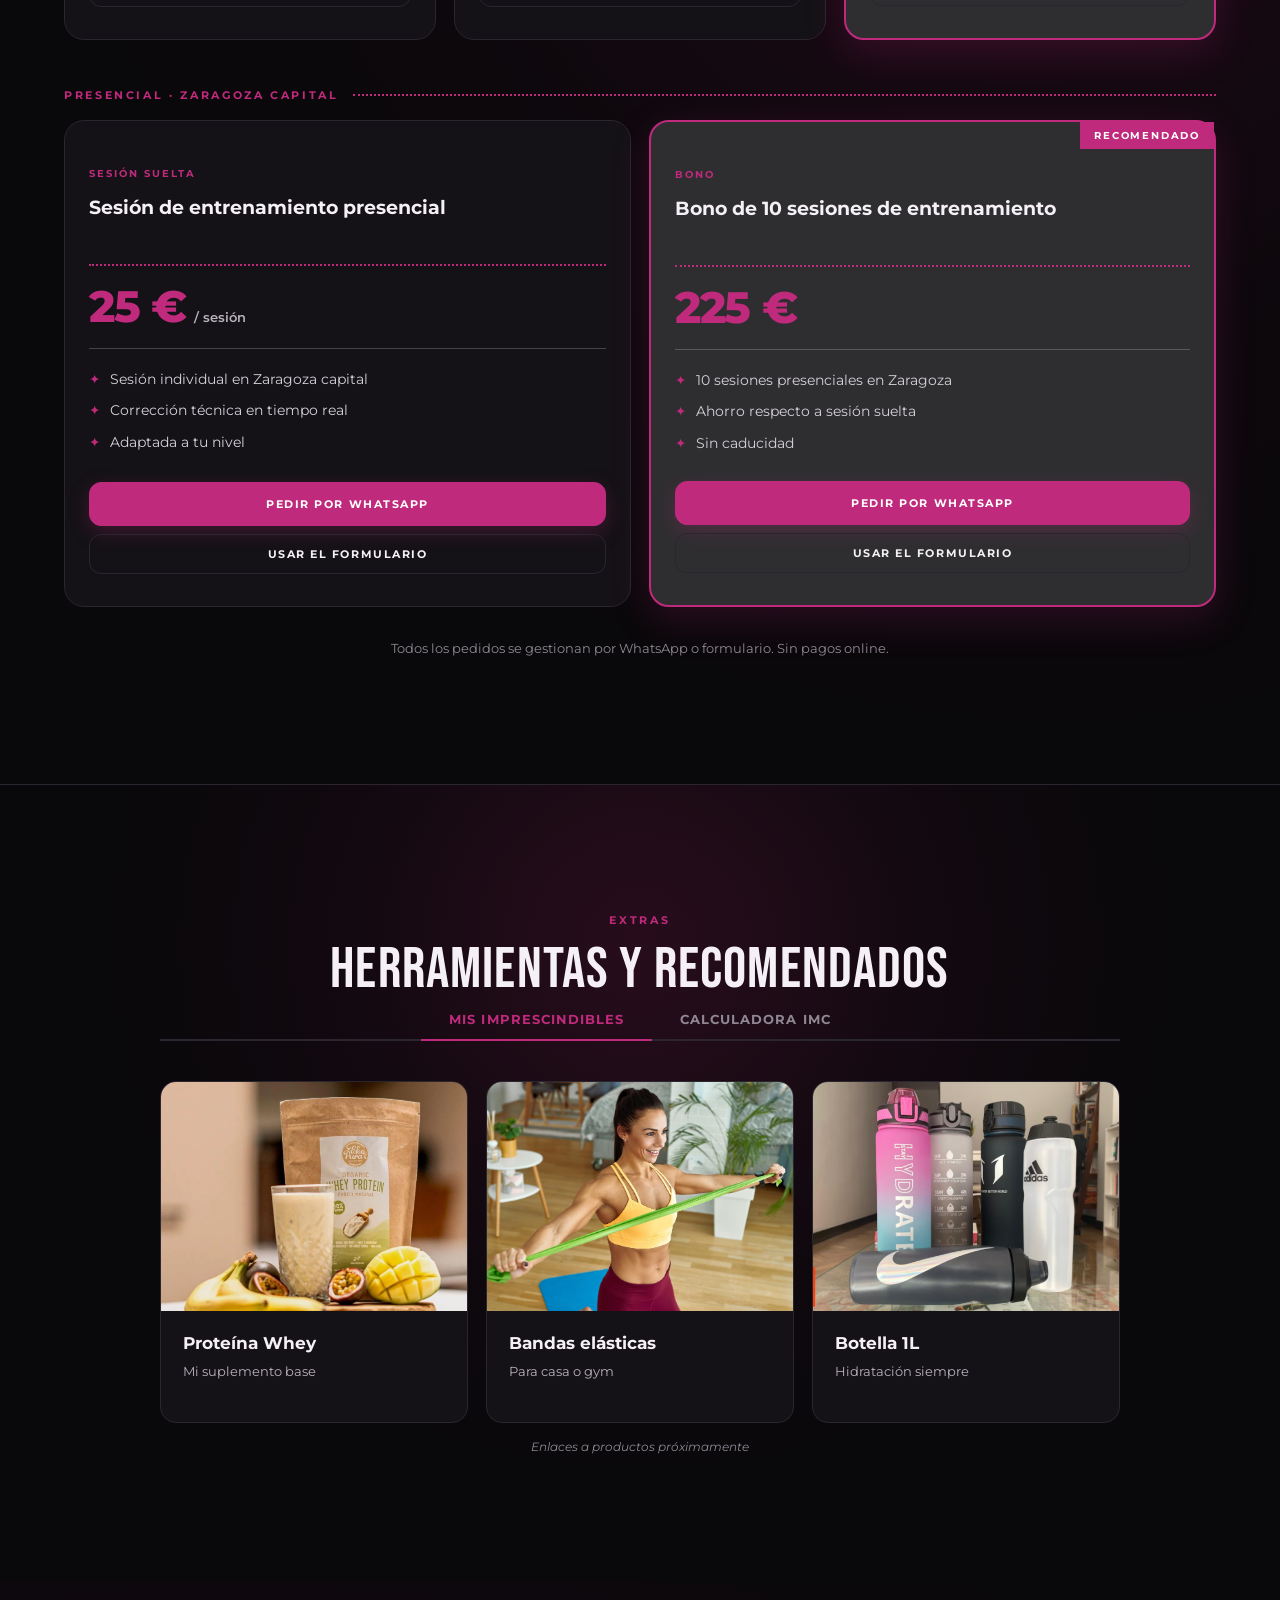
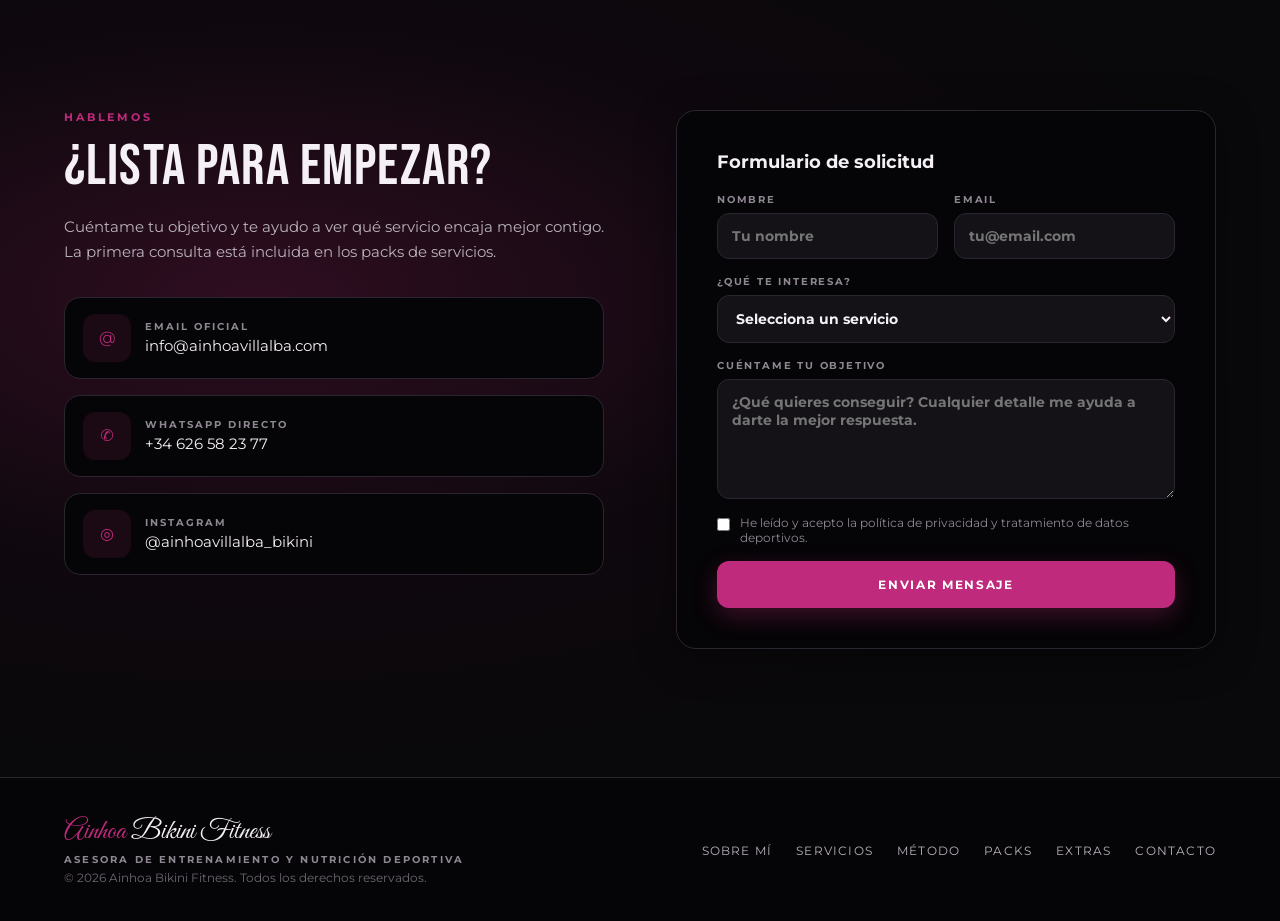
==== commit a781c6d7: "update changes" ====
--- a/index.html
+++ b/index.html
@@ -89,7 +89,7 @@
       </div>
       <div class="reveal">
         <p class="eyebrow">Sobre mí</p>
-        <h2 class="sec-title">Hola, soy Ainhoa</h2>
+        <h2 class="sec-title">Hola, soy <span class="sobre-title-cursive">Ainhoa</span></h2>
         <p class="sobre-bold">Soy una apasionada del Fitness como estilo de vida.</p>
         <p class="sobre-body">Puedo ayudarte a mejorar tu físico, tu rendimiento y calidad muscular. Mi objetivo es entender tus necesidades y darte las pautas necesarias para mejorar tu relación con la alimentación y el deporte de forma sostenible.</p>
         <p class="sobre-divider">La clave del éxito está en encontrar el plan que mejor se adapte a ti, el cual disfrutes para poderlo mantener en el tiempo e incorporarlo a tu día a día.</p>
--- a/css/styles.css
+++ b/css/styles.css
@@ -72,7 +72,20 @@
 
 .af-glow-card { transition: border-color 0.3s, box-shadow 0.3s; }
 .af-glow-card:hover { border-color: rgba(191,42,124,0.5) !important; box-shadow: 0 0 20px rgba(191,42,124,0.15), inset 0 0 20px rgba(191,42,124,0.03); }
-.af-logo-icon:hover { box-shadow: 0 0 28px rgba(242,46,154,0.6), 0 0 56px rgba(242,46,154,0.2) !important; border-color: rgba(242,46,154,0.8) !important; }
+.af-logo-icon {
+  display: flex;
+  align-items: center;
+  justify-content: center;
+  width: 42px;
+  height: 42px;
+  border-radius: 10px;
+  border: 1px solid rgba(191,42,124,0.4);
+  background: linear-gradient(135deg, #1A1118, #2A1525);
+  box-shadow: 0 0 14px rgba(191,42,124,0.25);
+  transition: box-shadow 0.6s ease, border-color 0.6s ease;
+  flex-shrink: 0;
+}
+.af-logo-icon:hover { box-shadow: 0 0 28px rgba(242,46,154,0.6), 0 0 56px rgba(242,46,154,0.2); border-color: rgba(242,46,154,0.8); }
 
 /* ─── HEADER ───────────────────────── */
 header {
@@ -86,7 +99,7 @@
   justify-content: space-between;
   gap: 24px;
   padding: 16px clamp(20px, 5vw, 72px);
-  background: var(--af-bg);
+  background: var(--af-head);
   border-bottom: 1px solid var(--af-line);
   transition: background 0.3s;
 }
@@ -94,7 +107,7 @@
 .header-logo {
   display: flex;
   align-items: center;
-  gap: 6px;
+  gap: 24px;
   font-family: 'Great Vibes', cursive;
   font-size: 32px;
   line-height: 1;
@@ -146,7 +159,7 @@
 [data-theme="light"] .header-logo .logo-villalba { color: var(--af-ink); text-shadow: none; }
 [data-theme="light"] .header-nav a { color: var(--af-ink); }
 [data-theme="light"] .header-nav .nav-cta { color: #fff !important; }
-[data-theme="light"] .af-logo-icon { background: linear-gradient(135deg, #FFFFFF, #F8E8F0) !important; border-color: rgba(214,18,122,0.3) !important; }
+[data-theme="light"] .af-logo-icon { background: linear-gradient(135deg, #FFFFFF, #F8E8F0); border-color: rgba(214,18,122,0.3); }
 [data-theme="light"] header.scrolled { background: var(--af-head); border-bottom-color: var(--af-line); }
 [data-theme="light"] header.scrolled .header-logo .logo-villalba { color: var(--af-ink); }
 [data-theme="light"] header.scrolled .header-nav a { color: var(--af-ink); }
@@ -306,6 +319,11 @@
   transition: background 0.25s ease, transform 0.3s ease;
 }
 .btn-pink:hover { background: var(--af-pink2); color: #fff; transform: translateY(-2px); }
+@keyframes glowPulse {
+  0%, 100% { box-shadow: 0 6px 22px rgba(242,46,154,0.35); }
+  50% { box-shadow: 0 6px 32px rgba(242,46,154,0.55), 0 0 48px rgba(242,46,154,0.18); }
+}
+.btn-pink, .nav-cta, .btn-submit { animation: glowPulse 3s ease-in-out infinite; }
 .btn-border {
   display: inline-flex;
   align-items: center;
@@ -405,9 +423,9 @@
 }
 .stat-item:last-child { border-right: none; }
 .stat-number {
-  font-family: 'Montserrat', sans-serif;
-  font-size: 32px;
-  font-weight: 800;
+  font-family: 'Bebas Neue', 'Montserrat', sans-serif;
+  font-size: 42px;
+  font-weight: 400;
   color: var(--af-pink);
 }
 .stat-label {
@@ -478,6 +496,15 @@
   display: block;
   border-radius: 12px;
 }
+.sobre-title-cursive {
+  font-family: 'Great Vibes', cursive;
+  font-style: normal;
+  text-transform: none;
+  letter-spacing: normal;
+  font-size: 1.3em;
+  color: var(--af-pink);
+  text-shadow: 0 0 12px rgba(242,46,154,0.55);
+}
 .sobre-bold {
   margin: 22px 0 0;
   font-size: 16px;
@@ -527,7 +554,7 @@
 .comp-gallery {
   display: grid;
   grid-template-columns: repeat(4, 1fr);
-  gap: 8px;
+  gap: 10px;
   margin-top: 36px;
   max-width: 740px;
   margin-left: auto;
@@ -669,6 +696,8 @@
 [data-theme="light"] #metodo .metodo-step { background: #fff !important; color: #1A1418 !important; border-color: rgba(235,211,224,0.5) !important; }
 [data-theme="light"] #metodo .step-title { color: #1A1418 !important; }
 [data-theme="light"] #metodo .step-desc { color: #5E5260 !important; }
+[data-theme="light"] #metodo .metodo-step::before { content: ''; position: absolute; inset: 0; border-radius: inherit; background: radial-gradient(ellipse at center, rgba(214,18,122,0.07), transparent 70%); pointer-events: none; }
+[data-theme="light"] #metodo .metodo-step { position: relative; }
 .metodo-step {
   text-align: center;
   padding: 28px 20px;
@@ -1515,7 +1544,7 @@
     flex-direction: column;
     position: absolute;
     top: 100%; left: 0; right: 0;
-    background: var(--af-bg);
+    background: var(--af-head);
     padding: 1.5rem clamp(20px, 5vw, 72px);
     gap: 1.2rem;
     border-bottom: 1px solid var(--af-line);
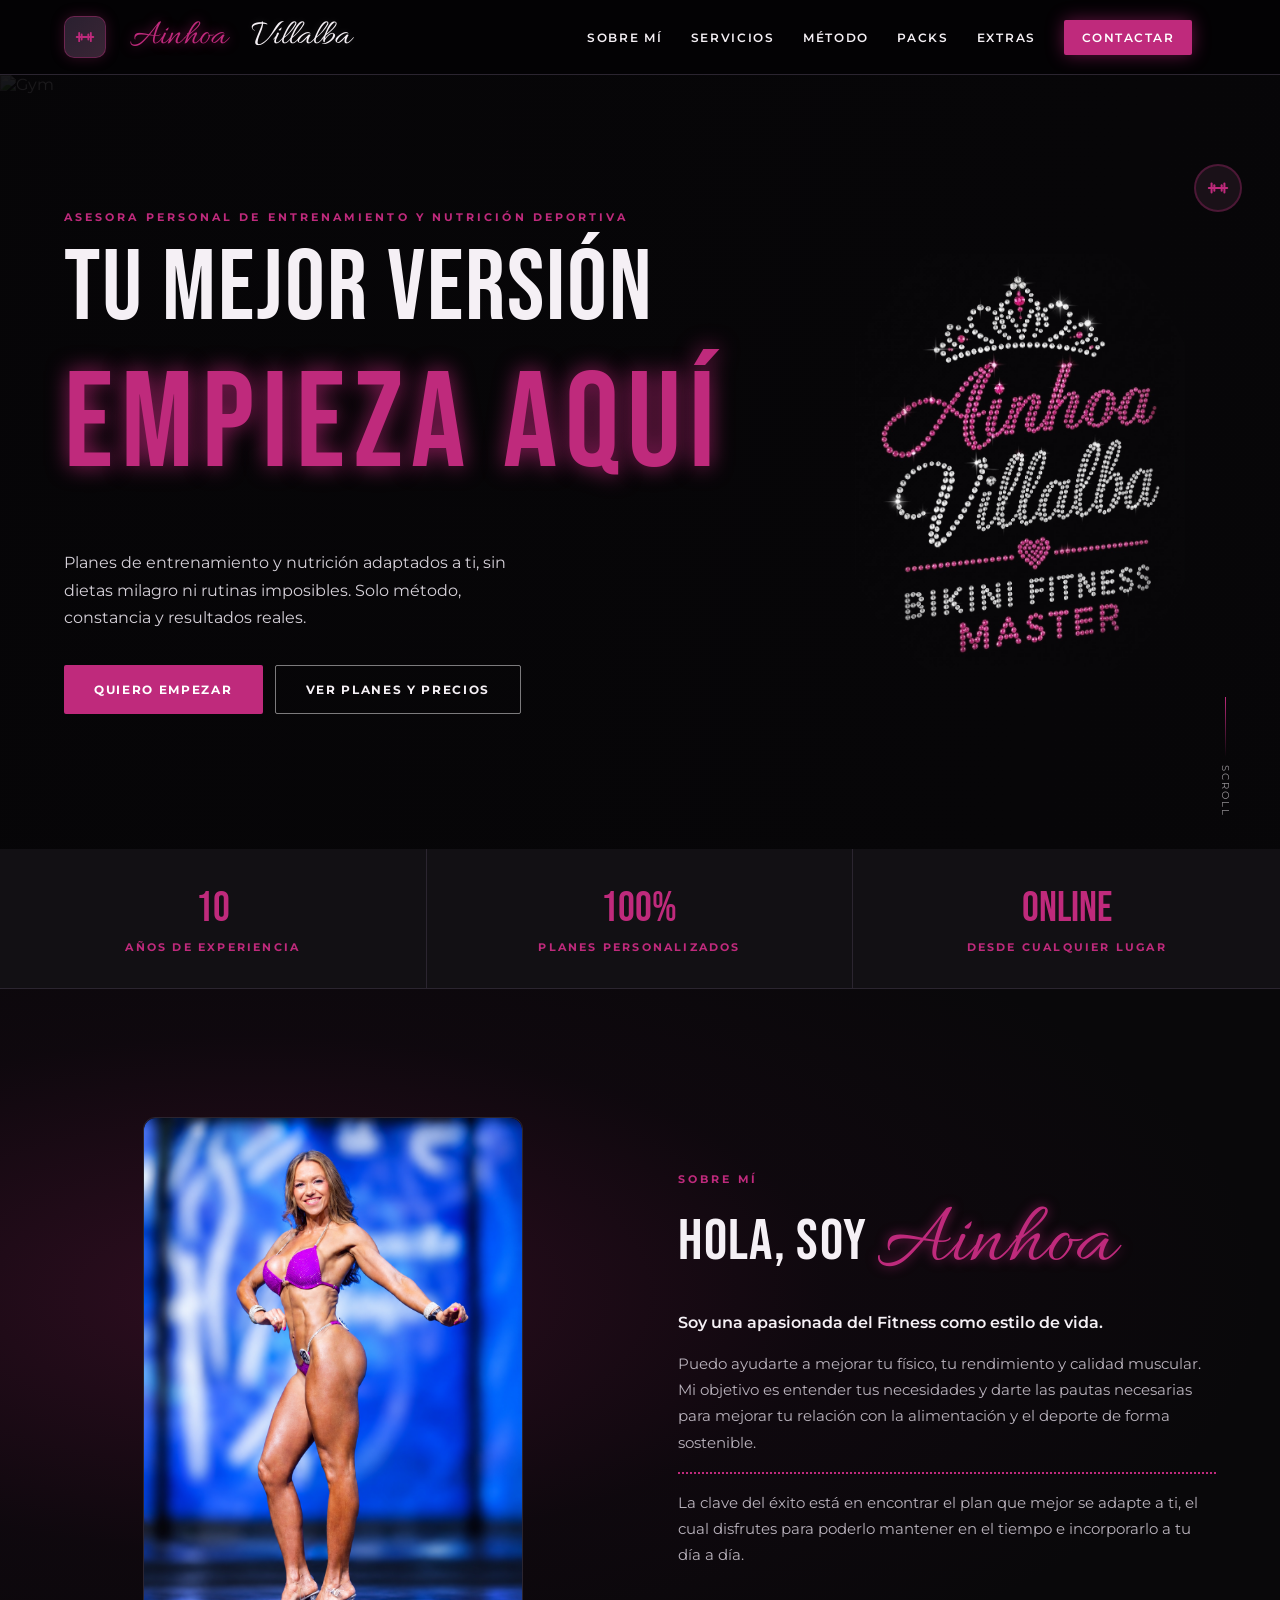
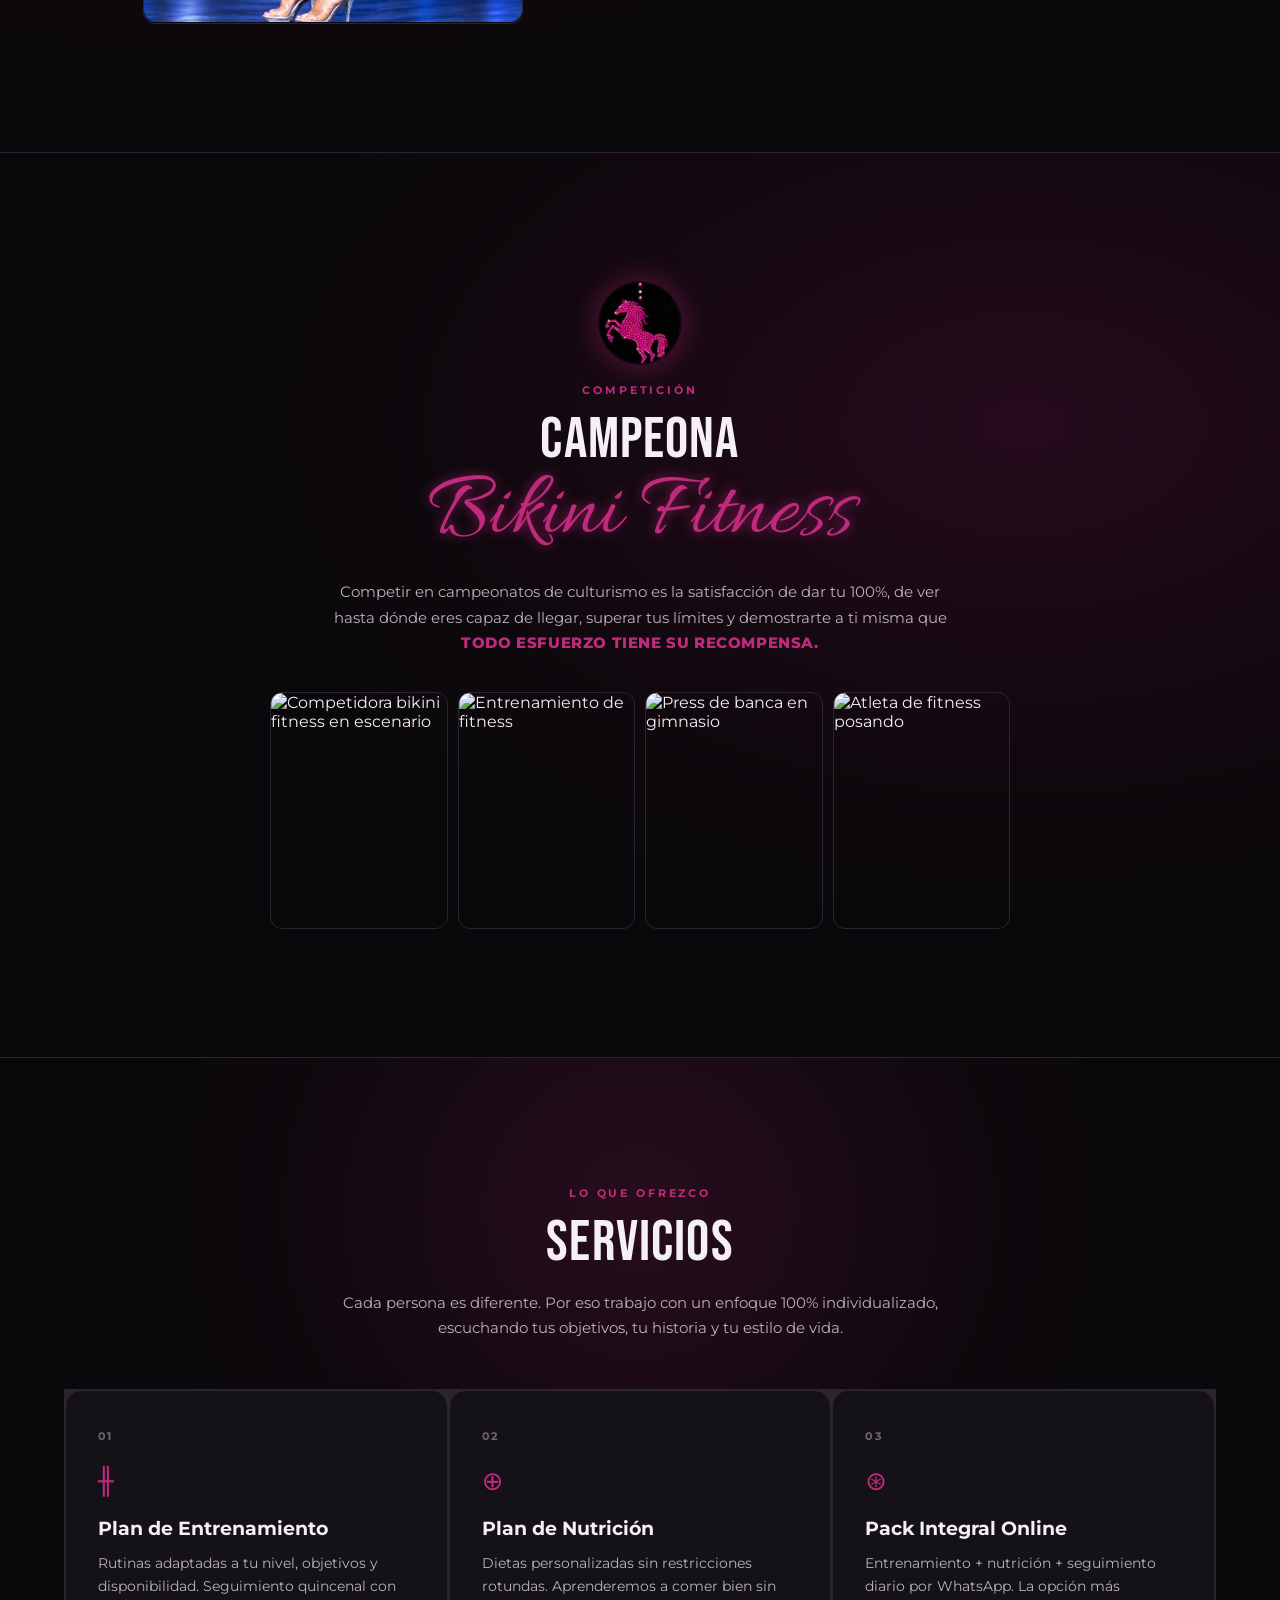
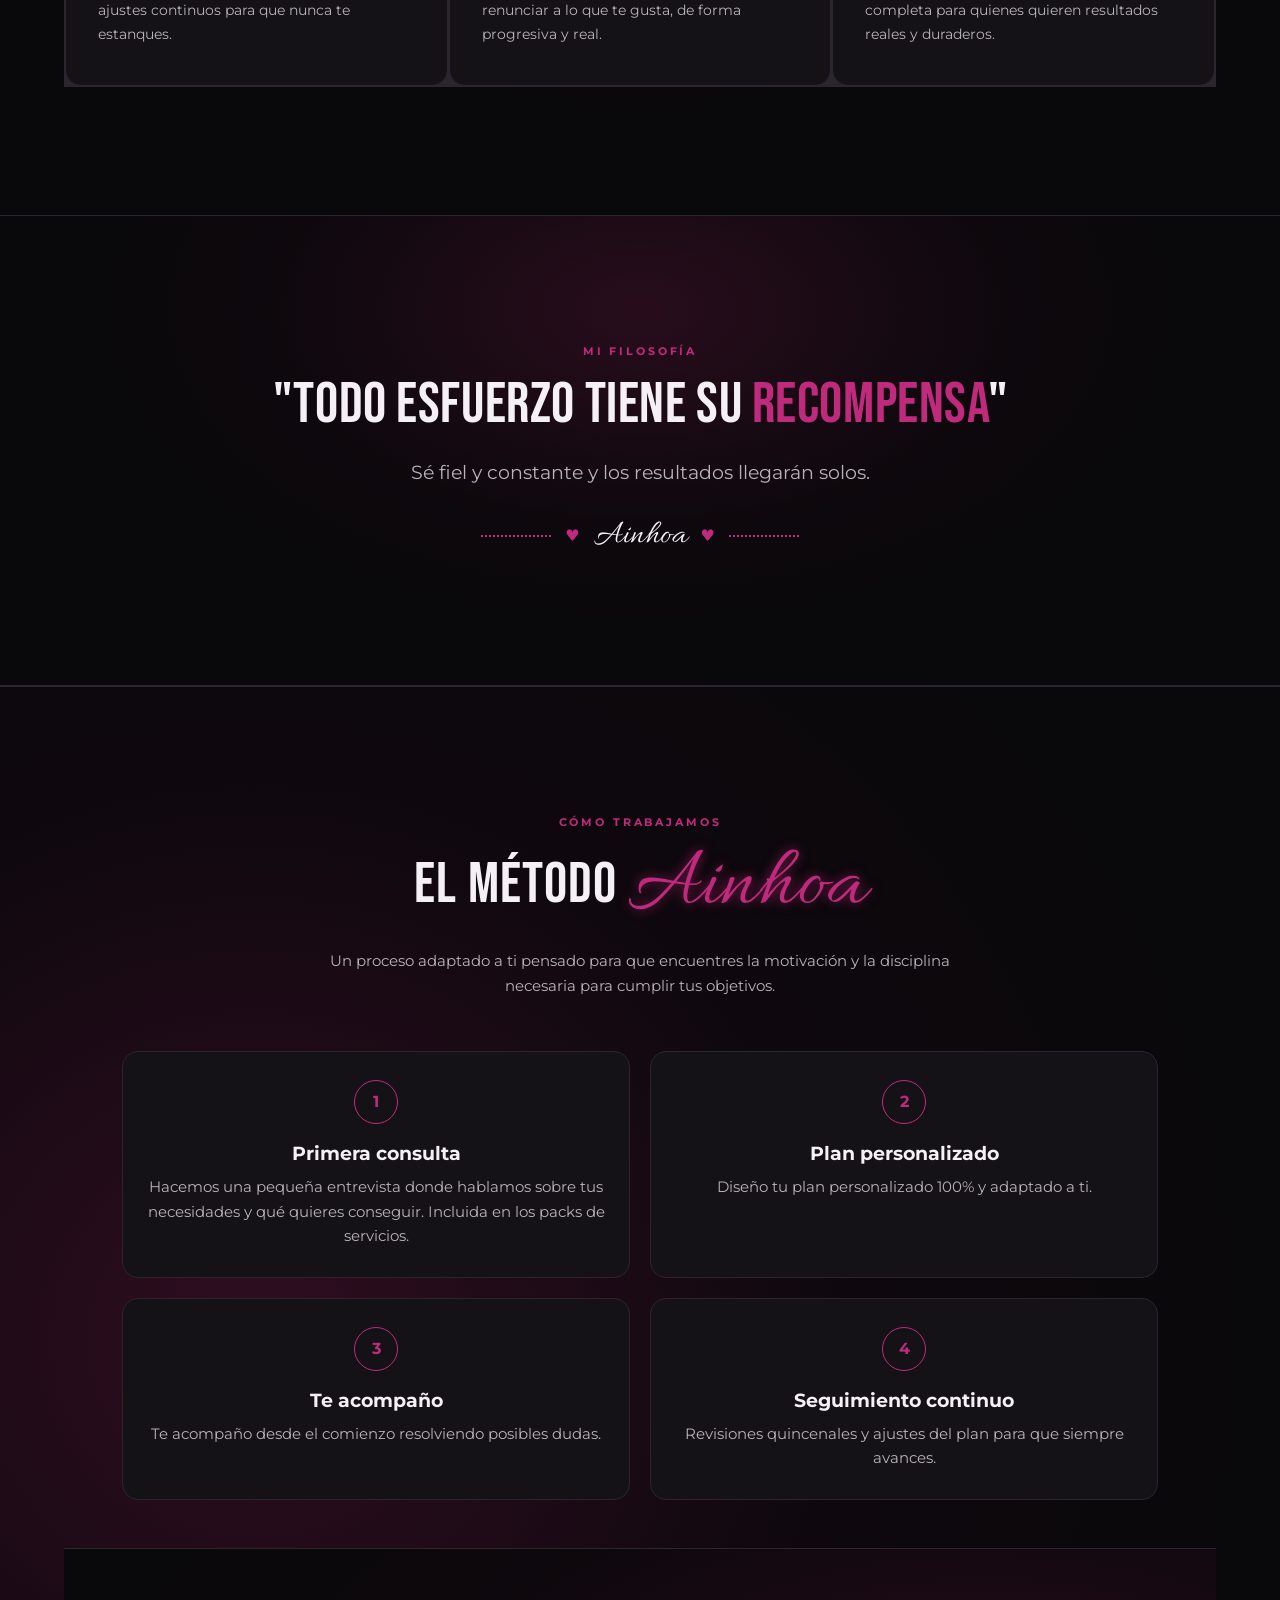
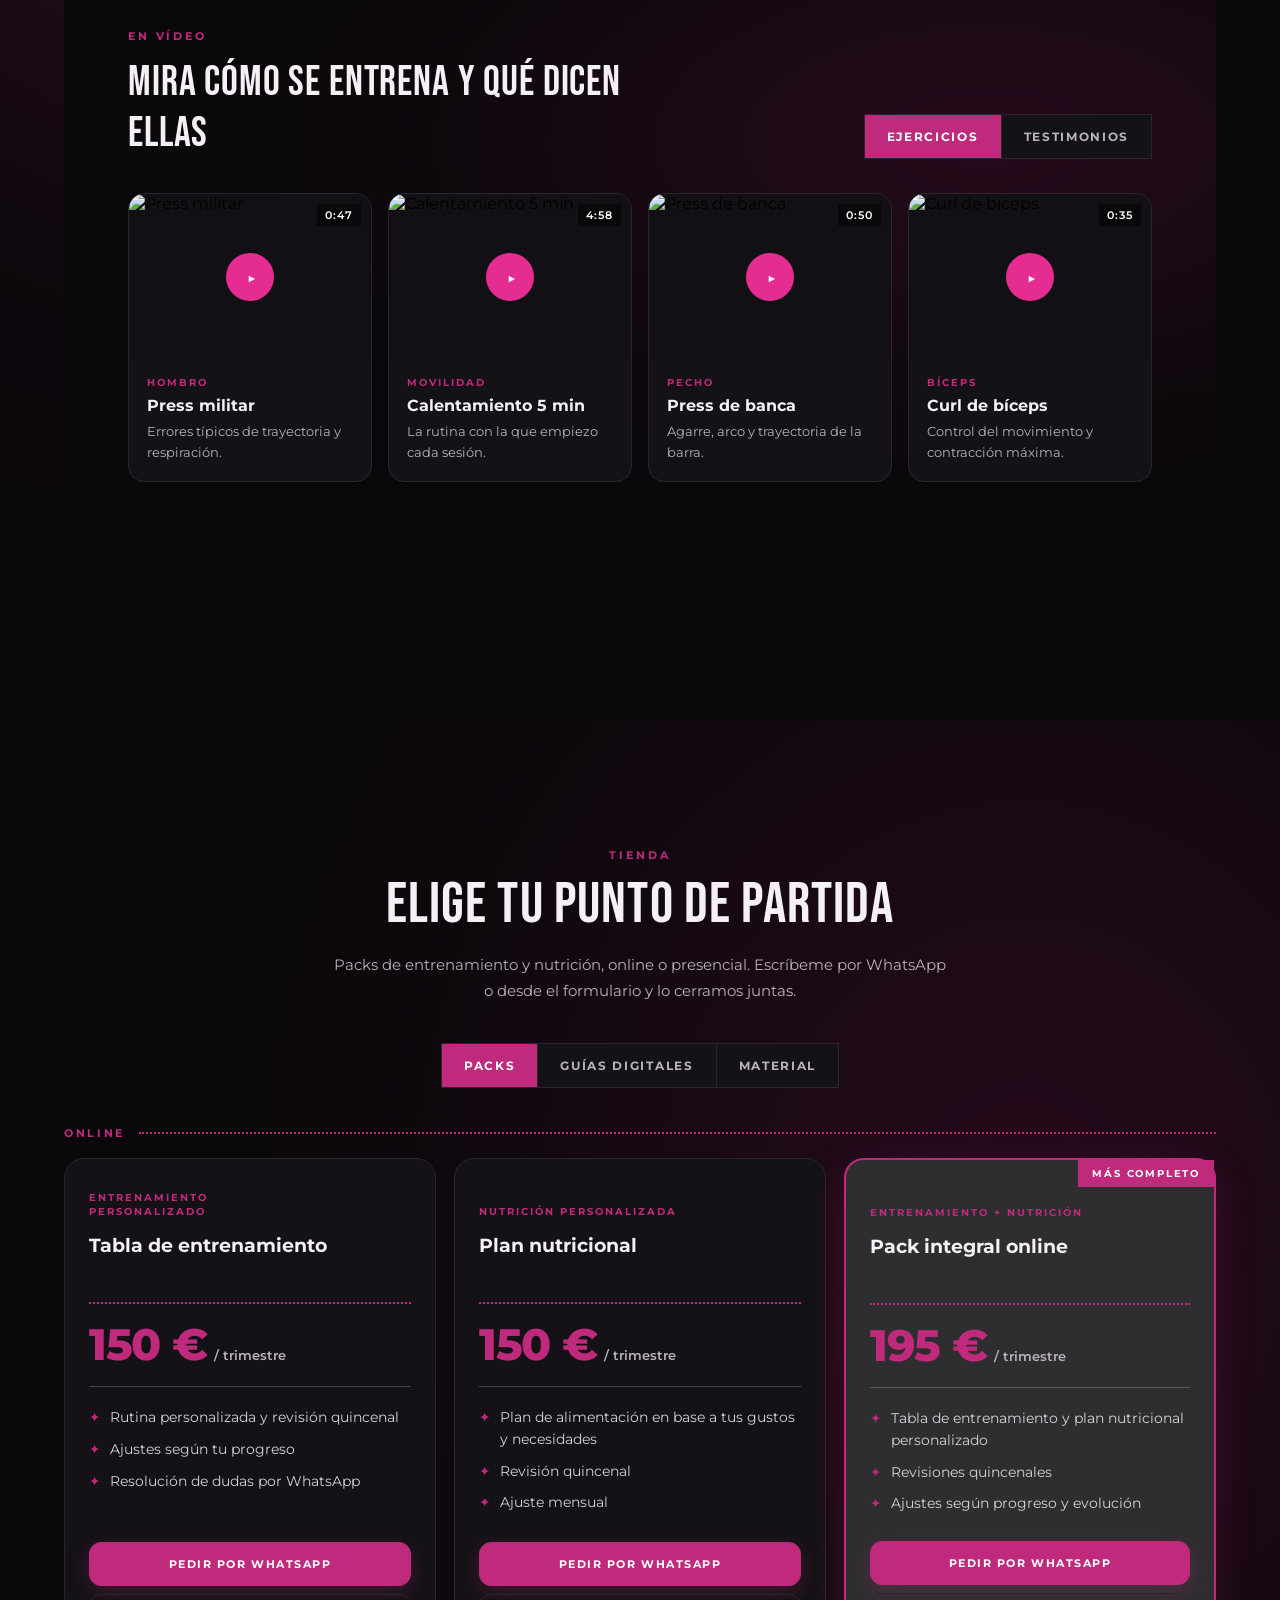
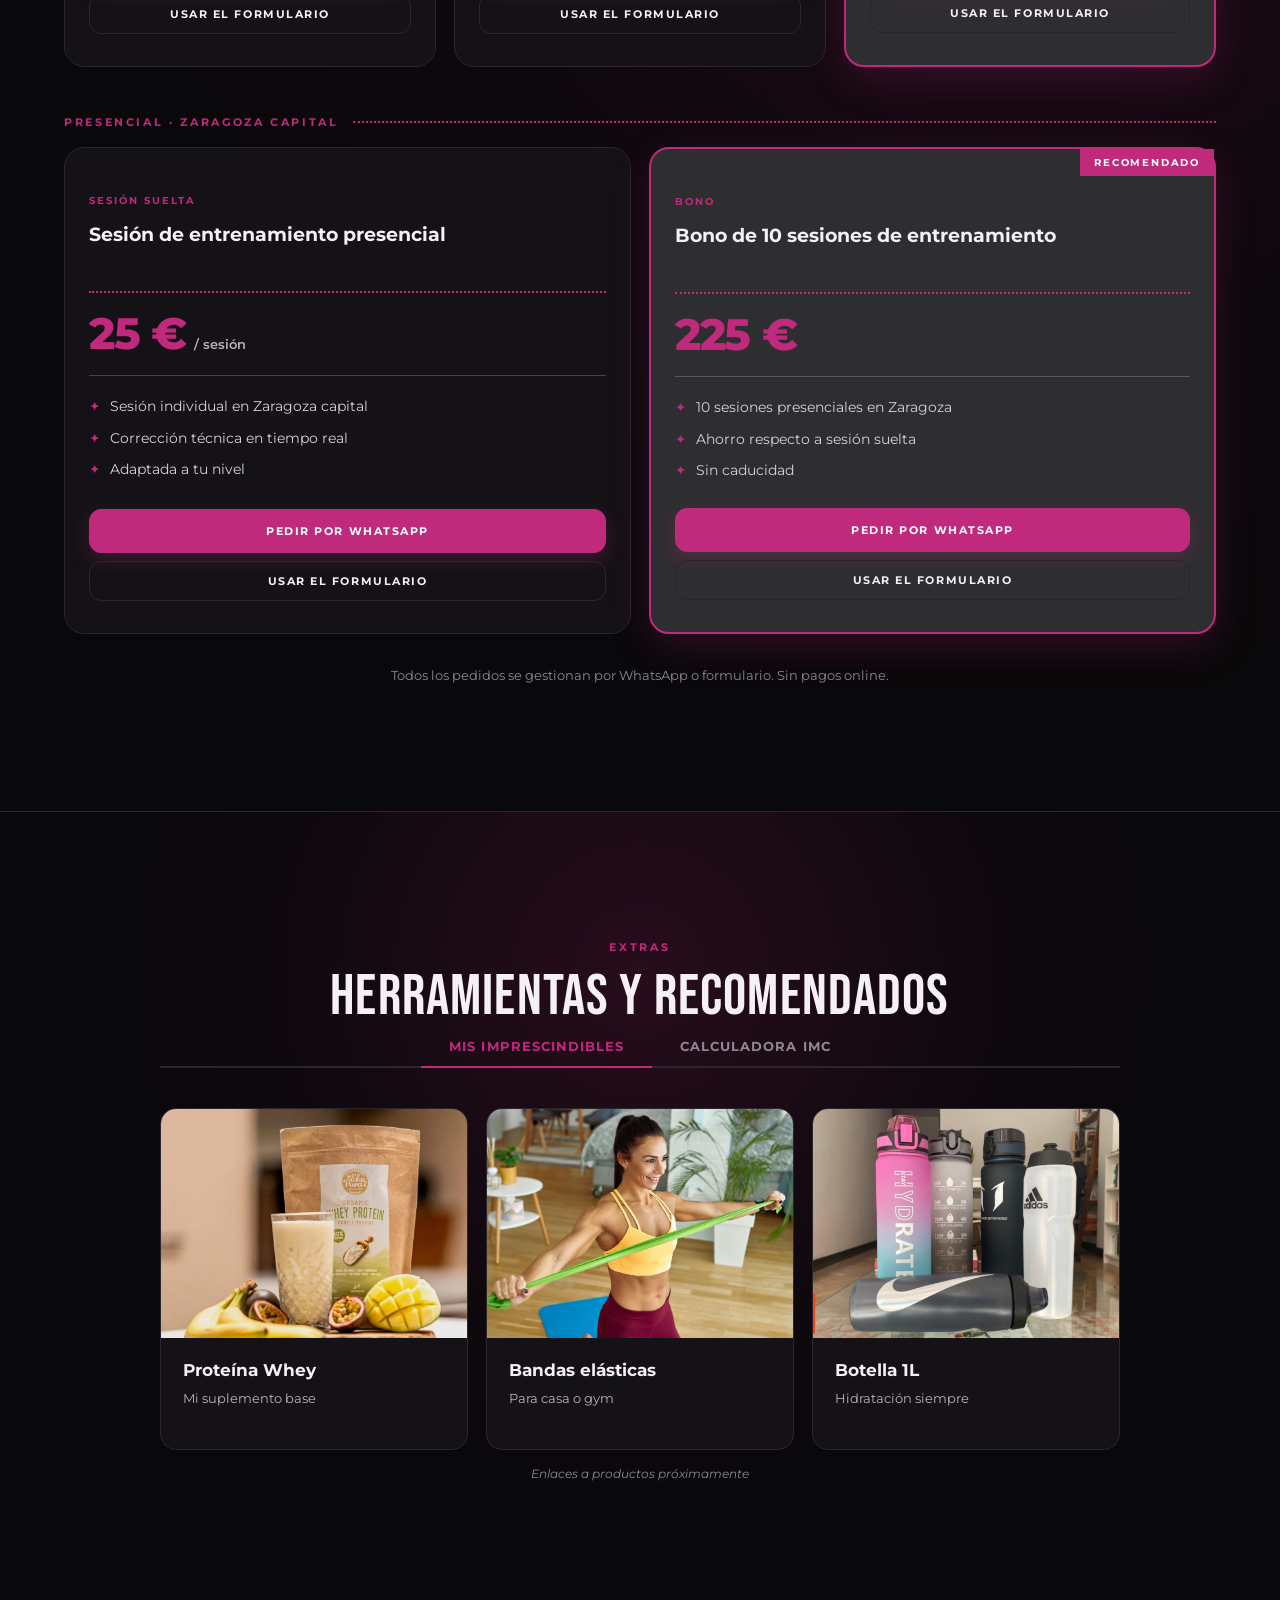
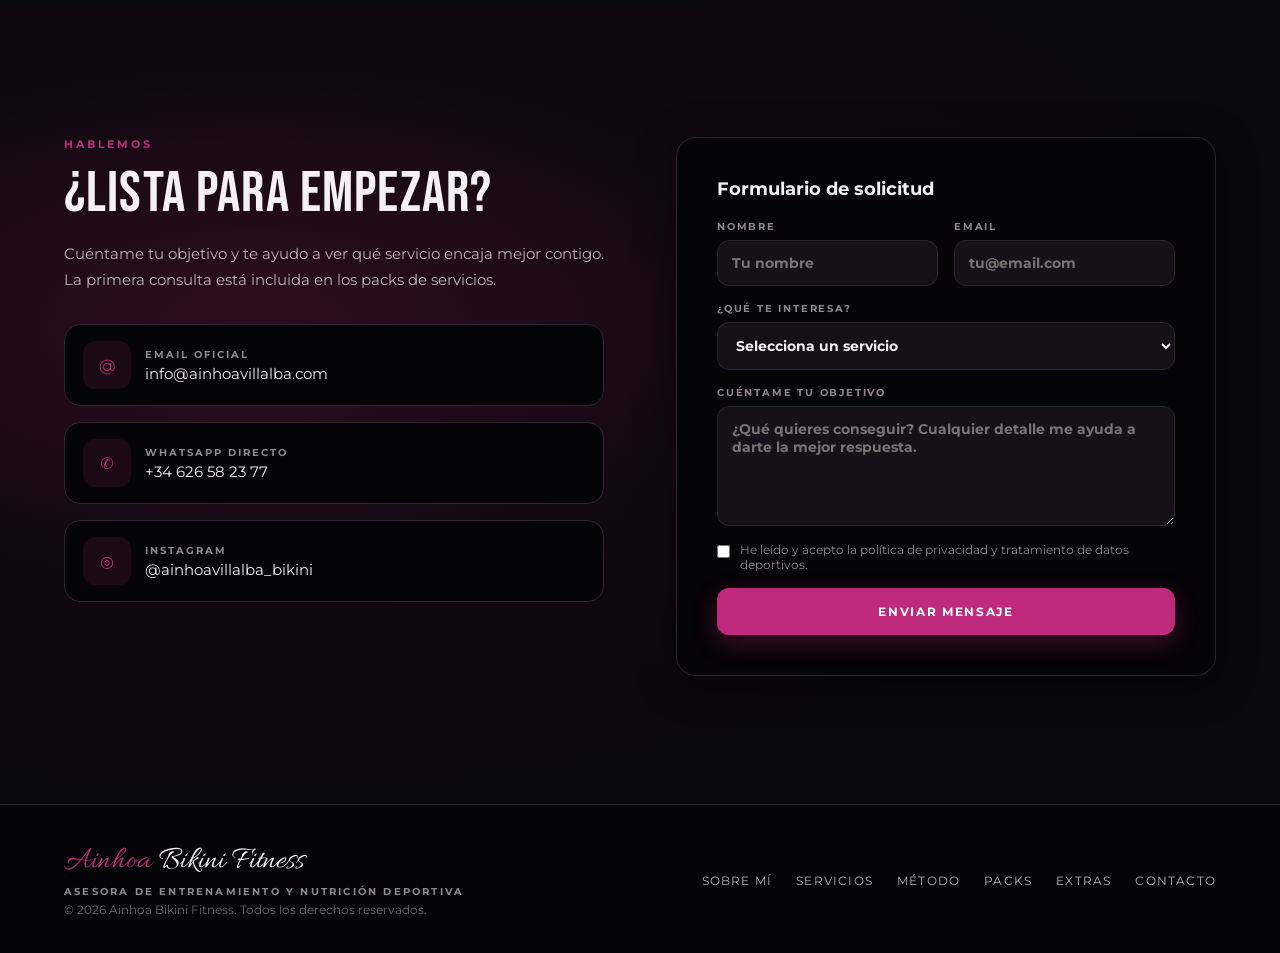
==== commit c8f00aaa: "update page" ====
--- a/index.html
+++ b/index.html
@@ -6,7 +6,7 @@
   <title>Ainhoa Fitness | Entrenamiento & Nutrición</title>
   <link rel="preconnect" href="https://fonts.googleapis.com" />
   <link rel="preconnect" href="https://fonts.gstatic.com" crossorigin />
-  <link href="https://fonts.googleapis.com/css2?family=Bebas+Neue&family=Great+Vibes&family=Montserrat:wght@400;500;600;700;800&display=swap" rel="stylesheet" />
+  <link href="https://fonts.googleapis.com/css2?family=Allura&family=Bebas+Neue&family=Montserrat:wght@400;500;600;700;800&display=swap" rel="stylesheet" />
   <link rel="icon" type="image/png" href="img/af-horse.png" />
   <link rel="stylesheet" href="css/styles.css" />
 </head>
@@ -35,7 +35,10 @@
   </header>
 
   <!-- THEME TOGGLE -->
-  <button class="theme-toggle" id="themeToggle">Modo claro</button>
+  <button class="theme-toggle" id="themeToggle" aria-label="Cambiar tema">
+    <img src="img/af-horse.png" alt="" class="toggle-horse" />
+    <svg class="toggle-pesa" width="22" height="22" viewBox="0 0 24 24" fill="none" stroke="var(--af-pink)" stroke-width="2.2" stroke-linecap="round"><line x1="2" y1="12" x2="22" y2="12"/><line x1="5" y1="7" x2="5" y2="17"/><line x1="8" y1="9" x2="8" y2="15"/><line x1="16" y1="9" x2="16" y2="15"/><line x1="19" y1="7" x2="19" y2="17"/></svg>
+  </button>
 
   <!-- HERO -->
   <section class="hero" data-dark>
@@ -46,7 +49,7 @@
     <div class="hero-inner">
       <div class="hero-text">
         <p class="hero-eyebrow">Asesora personal de entrenamiento y nutrición deportiva</p>
-        <h1 class="hero-title">Tu mejor versión<br /><em>empieza aquí</em></h1>
+        <h1 class="hero-title">Tu mejor versión<br /><span class="hero-title-accent">empieza aquí</span></h1>
         <p class="hero-sub">Planes de entrenamiento y nutrición adaptados a ti, sin dietas milagro ni rutinas imposibles. Solo método, constancia y resultados reales.</p>
         <div class="hero-actions">
           <a href="#contacto" class="btn-pink">Quiero empezar</a>
--- a/css/styles.css
+++ b/css/styles.css
@@ -58,12 +58,15 @@
 
 html { scroll-behavior: smooth; }
 
+html, html * {
+  transition: background-color 0.6s ease, color 0.4s ease, border-color 0.5s ease, box-shadow 0.5s ease;
+}
+
 body {
   font-family: 'Montserrat', system-ui, sans-serif;
   background: var(--af-bg);
   color: var(--af-ink);
   overflow-x: hidden;
-  transition: background-color 0.3s ease, color 0.3s ease;
 }
 
 a { color: var(--af-pink); text-decoration: none; transition: color 0.25s ease; }
@@ -80,12 +83,14 @@
   height: 42px;
   border-radius: 10px;
   border: 1px solid rgba(191,42,124,0.4);
-  background: linear-gradient(135deg, #1A1118, #2A1525);
+  background: linear-gradient(135deg, #2A2030, #3A2535);
   box-shadow: 0 0 14px rgba(191,42,124,0.25);
-  transition: box-shadow 0.6s ease, border-color 0.6s ease;
+  transition: box-shadow 0.6s ease, border-color 0.6s ease, background 0.6s ease;
   flex-shrink: 0;
+  cursor: pointer;
 }
 .af-logo-icon:hover { box-shadow: 0 0 28px rgba(242,46,154,0.6), 0 0 56px rgba(242,46,154,0.2); border-color: rgba(242,46,154,0.8); }
+[data-theme="light"] .af-logo-icon { background: linear-gradient(135deg, #FFFFFF, #F8E8F0); }
 
 /* ─── HEADER ───────────────────────── */
 header {
@@ -108,8 +113,8 @@
   display: flex;
   align-items: center;
   gap: 24px;
-  font-family: 'Great Vibes', cursive;
-  font-size: 32px;
+  font-family: 'Allura', cursive;
+  font-size: 36px;
   line-height: 1;
   white-space: nowrap;
   text-decoration: none;
@@ -159,7 +164,7 @@
 [data-theme="light"] .header-logo .logo-villalba { color: var(--af-ink); text-shadow: none; }
 [data-theme="light"] .header-nav a { color: var(--af-ink); }
 [data-theme="light"] .header-nav .nav-cta { color: #fff !important; }
-[data-theme="light"] .af-logo-icon { background: linear-gradient(135deg, #FFFFFF, #F8E8F0); border-color: rgba(214,18,122,0.3); }
+[data-theme="light"] .af-logo-icon { border-color: rgba(214,18,122,0.3); }
 [data-theme="light"] header.scrolled { background: var(--af-head); border-bottom-color: var(--af-line); }
 [data-theme="light"] header.scrolled .header-logo .logo-villalba { color: var(--af-ink); }
 [data-theme="light"] header.scrolled .header-nav a { color: var(--af-ink); }
@@ -194,27 +199,46 @@
 /* ─── THEME TOGGLE ─────────────────── */
 .theme-toggle {
   position: fixed;
-  right: clamp(16px, 3vw, 32px);
-  top: 92px;
+  right: clamp(16px, 3vw, 136px);
+  top: 164px;
   z-index: 98;
   display: flex;
   align-items: center;
-  padding: 16px 32px;
-  min-height: 44px;
-  background: var(--af-pink);
-  color: #fff;
-  border: 0;
-  border-radius: 2px;
-  font-family: 'Montserrat', sans-serif;
-  font-size: 12px;
-  font-weight: 700;
-  letter-spacing: 0.14em;
-  text-transform: uppercase;
+  justify-content: center;
+  width: 48px;
+  height: 48px;
+  padding: 0;
+  background: #1A1118;
+  border: 2px solid rgba(191,42,124,0.3);
+  border-radius: 50%;
   cursor: pointer;
-  box-shadow: 0 6px 22px rgba(242,46,154,0.35);
-  transition: background 0.25s ease;
-}
-.theme-toggle:hover { background: var(--af-pink2); }
+  overflow: hidden;
+  transition: transform 0.4s ease, box-shadow 0.4s ease, border-color 0.4s ease;
+}
+.theme-toggle:hover {
+  transform: scale(1.2);
+  box-shadow: 0 0 28px rgba(242,46,154,0.6), 0 0 56px rgba(242,46,154,0.2);
+  border-color: rgba(242,46,154,1);
+}
+.toggle-horse {
+  width: 48px;
+  height: 48px;
+  object-fit: cover;
+  border-radius: 50%;
+  display: none;
+}
+.toggle-pesa {
+  display: block;
+}
+[data-theme="light"] .theme-toggle {
+  background: transparent;
+}
+[data-theme="light"] .toggle-horse {
+  display: block;
+}
+[data-theme="light"] .toggle-pesa {
+  display: none;
+}
 
 /* ─── HERO ──────────────────────────── */
 .hero {
@@ -273,17 +297,18 @@
   color: var(--af-ink);
   text-transform: uppercase;
 }
-.hero-title em {
+.hero-title-accent {
   display: inline-block;
   margin-top: 8px;
   padding-bottom: 0.12em;
-  font-family: 'Montserrat', sans-serif;
-  font-style: italic;
-  font-weight: 600;
-  font-size: 1.1em;
+  font-family: 'Bebas Neue', sans-serif;
+  font-style: normal;
+  font-weight: 400;
+  font-size: 1.35em;
   line-height: 1.2;
   white-space: nowrap;
-  letter-spacing: 0.02em;
+  letter-spacing: 0.06em;
+  text-transform: uppercase;
   color: var(--af-pink);
   text-shadow: 0 0 22px rgba(242,46,154,0.6);
 }
@@ -497,11 +522,11 @@
   border-radius: 12px;
 }
 .sobre-title-cursive {
-  font-family: 'Great Vibes', cursive;
+  font-family: 'Allura', cursive;
   font-style: normal;
   text-transform: none;
   letter-spacing: normal;
-  font-size: 1.3em;
+  font-size: 1.5em;
   color: var(--af-pink);
   text-shadow: 0 0 12px rgba(242,46,154,0.55);
 }
@@ -544,12 +569,14 @@
 }
 .comp-title-cursive {
   display: block;
-  font-family: 'Bebas Neue', 'Montserrat', sans-serif;
+  font-family: 'Allura', cursive;
   font-weight: 400;
   font-style: normal;
-  font-size: 1.4em;
-  letter-spacing: 0;
-  color: var(--af-pink);
+  font-size: 1.6em;
+  letter-spacing: normal;
+  text-transform: none;
+  color: var(--af-pink);
+  text-shadow: 0 0 12px rgba(242,46,154,0.55);
 }
 .comp-gallery {
   display: grid;
@@ -664,8 +691,8 @@
   font-size: 16px;
 }
 .filo-name {
-  font-family: 'Great Vibes', cursive;
-  font-size: 30px;
+  font-family: 'Allura', cursive;
+  font-size: 34px;
   color: var(--af-ink);
 }
 
@@ -673,17 +700,14 @@
 /* ─── MÉTODO ────────────────────────── */
 #metodo { background: var(--af-s-met); background-image: var(--af-glow-bg); border-top: 1px solid var(--af-line); }
 .metodo-title-cursive {
-  font-family: 'Great Vibes', cursive;
+  font-family: 'Allura', cursive;
   font-style: normal;
   text-transform: none;
   letter-spacing: normal;
-  font-size: 1.3em;
+  font-size: 1.5em;
   color: var(--af-pink);
   text-shadow: 0 0 12px rgba(242,46,154,0.55);
   font-weight: 400;
-  font-size: 1.3em;
-  letter-spacing: 0;
-  color: var(--af-pink);
 }
 .metodo-grid {
   display: grid;
@@ -1170,7 +1194,7 @@
 /* ─── RECOMENDADOS ─────────────────── */
 #recomendados { background: var(--af-s-rec); background-image: var(--af-glow-bg3); border-top: 1px solid var(--af-line); }
 .rec-title-cursive {
-  font-family: 'Great Vibes', cursive;
+  font-family: 'Allura', cursive;
   font-weight: 400;
   font-size: 1.3em;
   letter-spacing: 0;
@@ -1483,8 +1507,8 @@
   text-decoration: none;
 }
 .footer-brand-name {
-  font-family: 'Great Vibes', cursive;
-  font-size: 28px;
+  font-family: 'Allura', cursive;
+  font-size: 32px;
   color: var(--af-ink);
 }
 .footer-brand-name .pink { color: var(--af-pink); }
@@ -1559,7 +1583,7 @@
   .nav-burger { display: flex; }
   .hero-logo-wrap { max-width: 200px; }
   .hero-scroll { display: none; }
-  .theme-toggle { padding: 12px 16px; font-size: 10px; top: 78px; }
+  .theme-toggle { top: 78px; }
 }
 
 @media (max-width: 900px) {
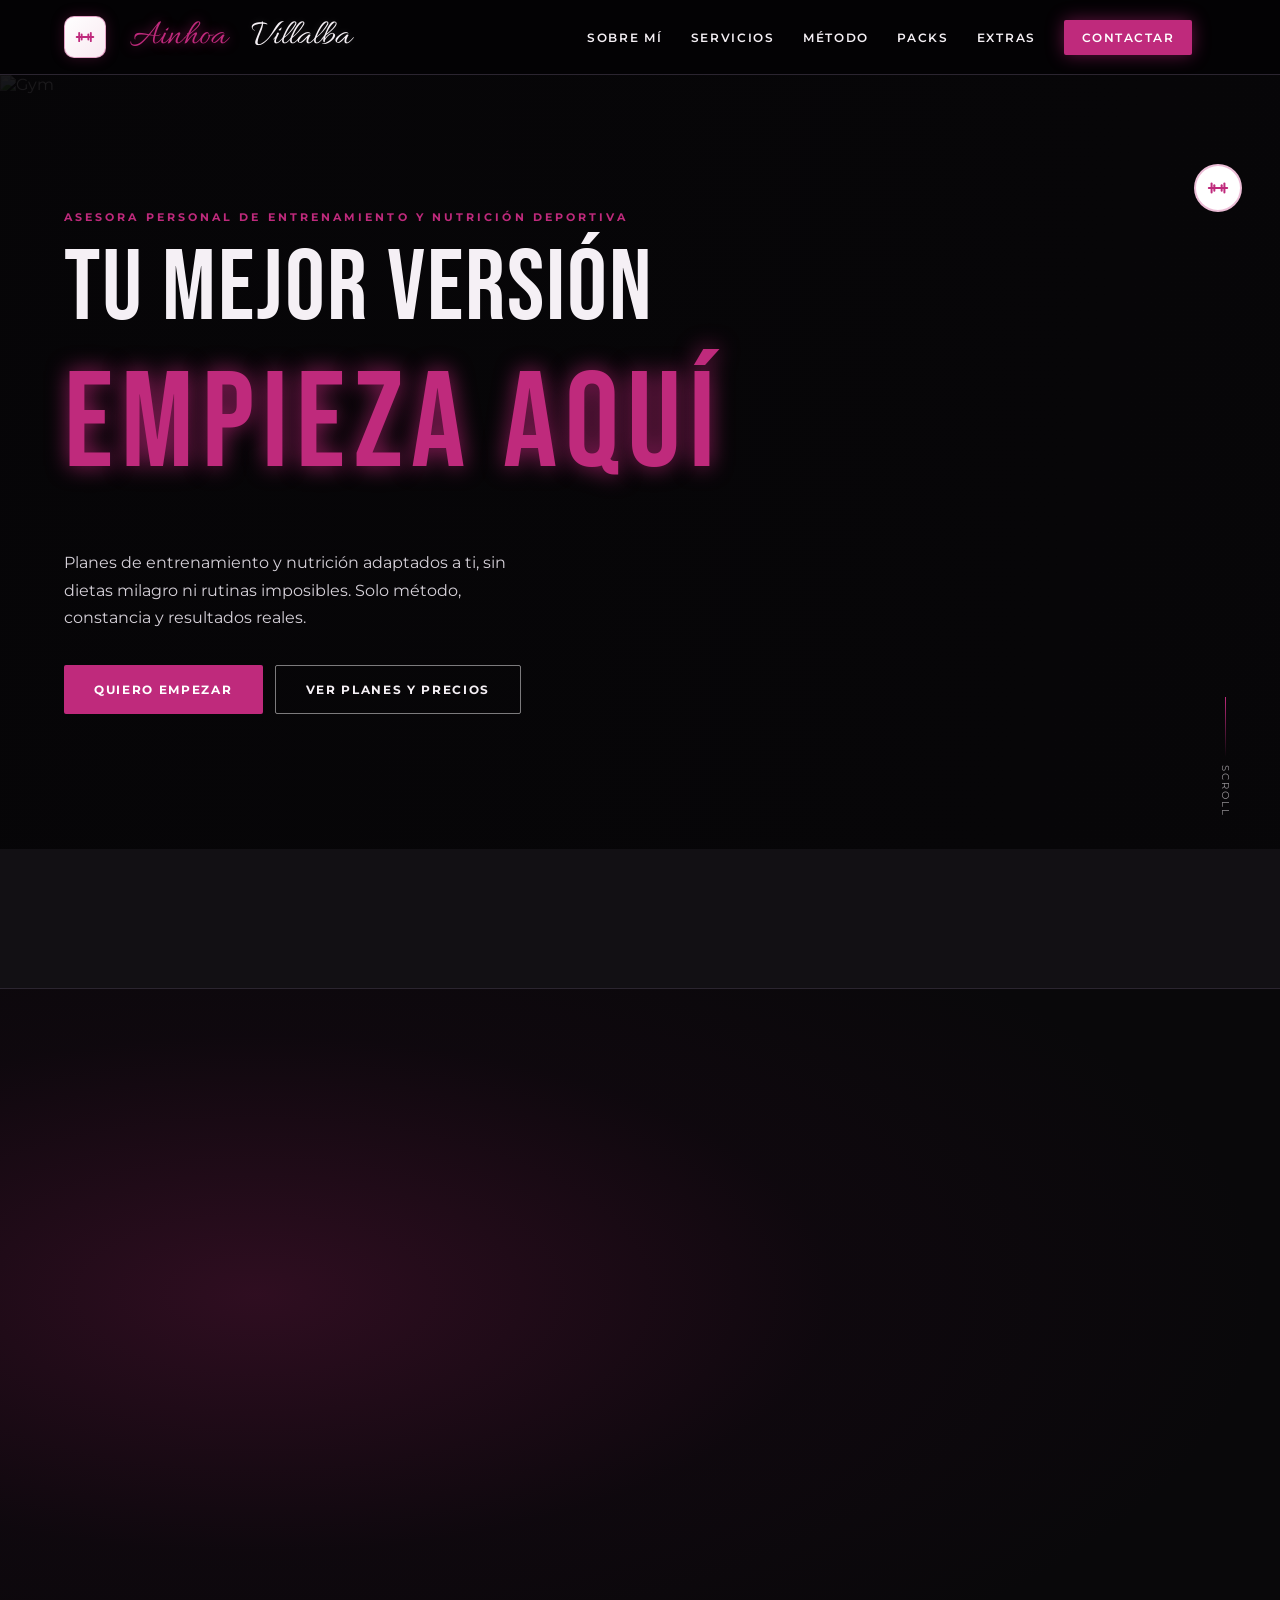
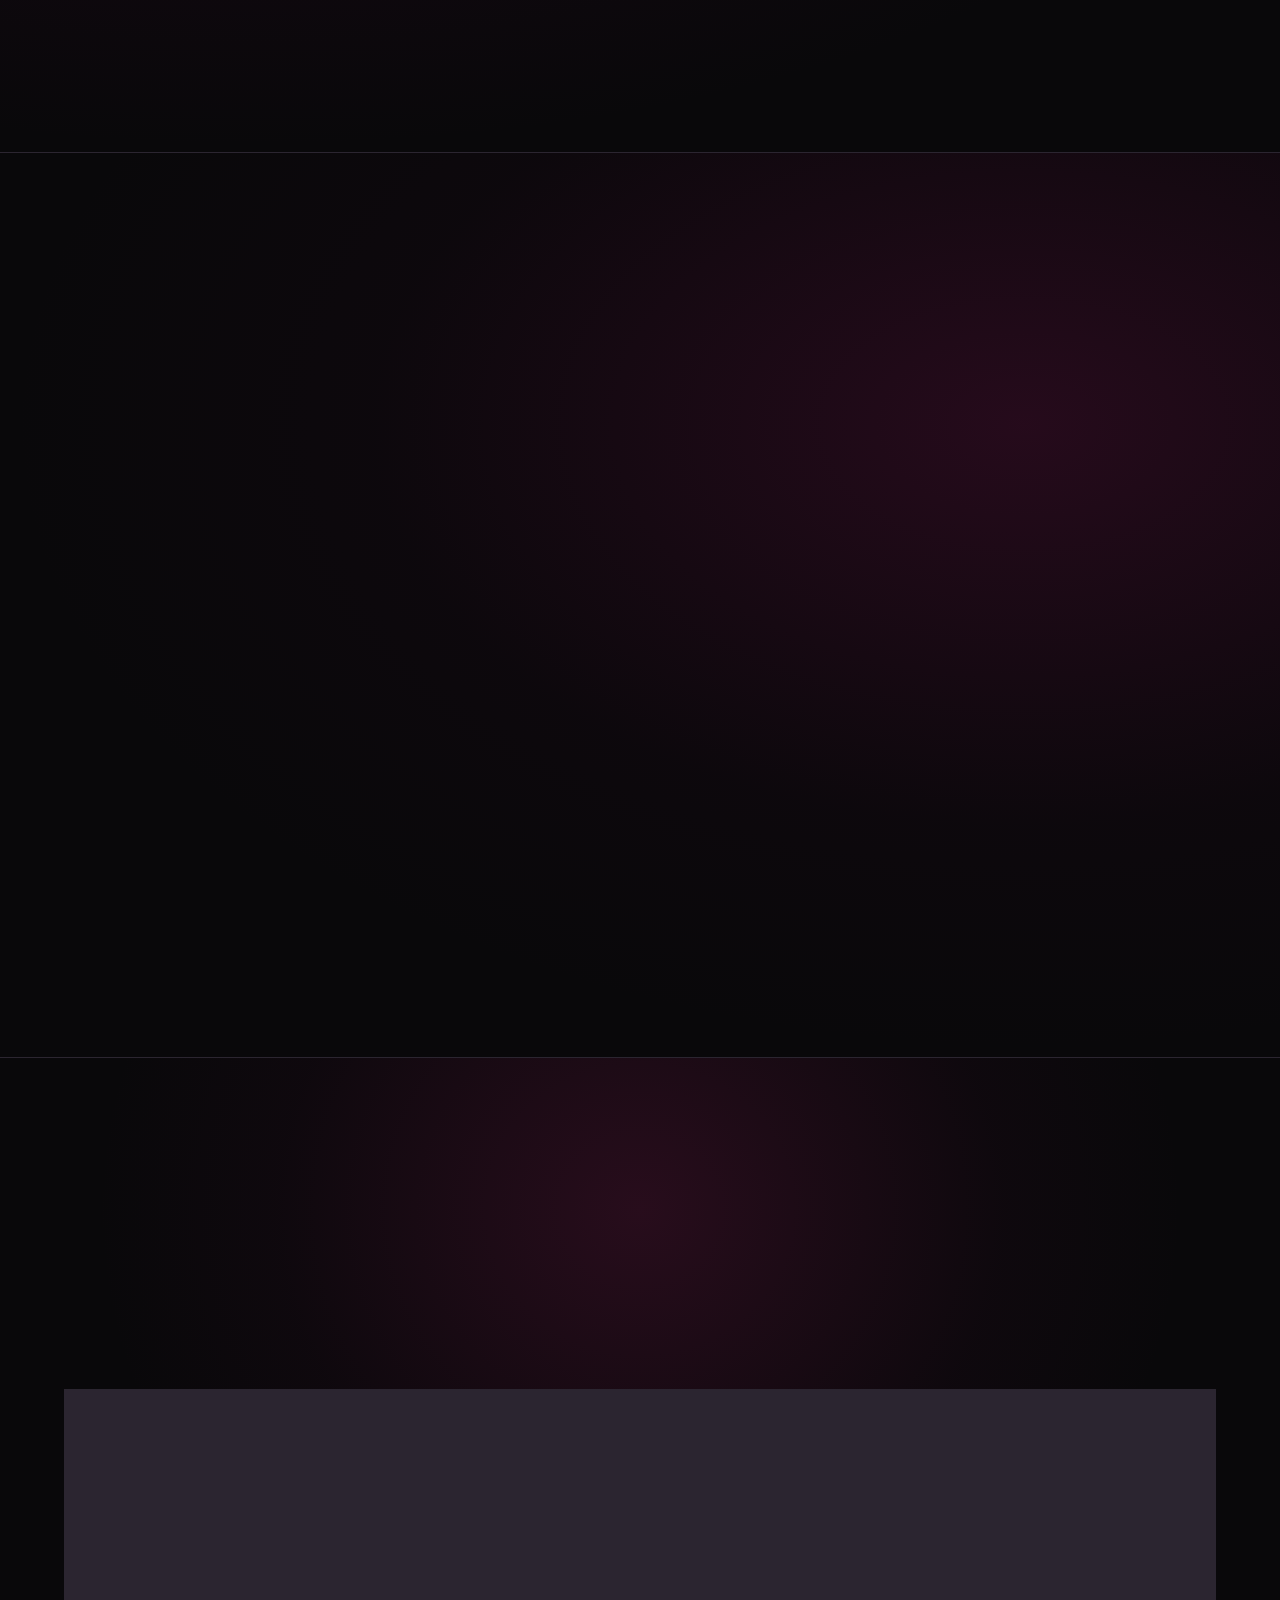
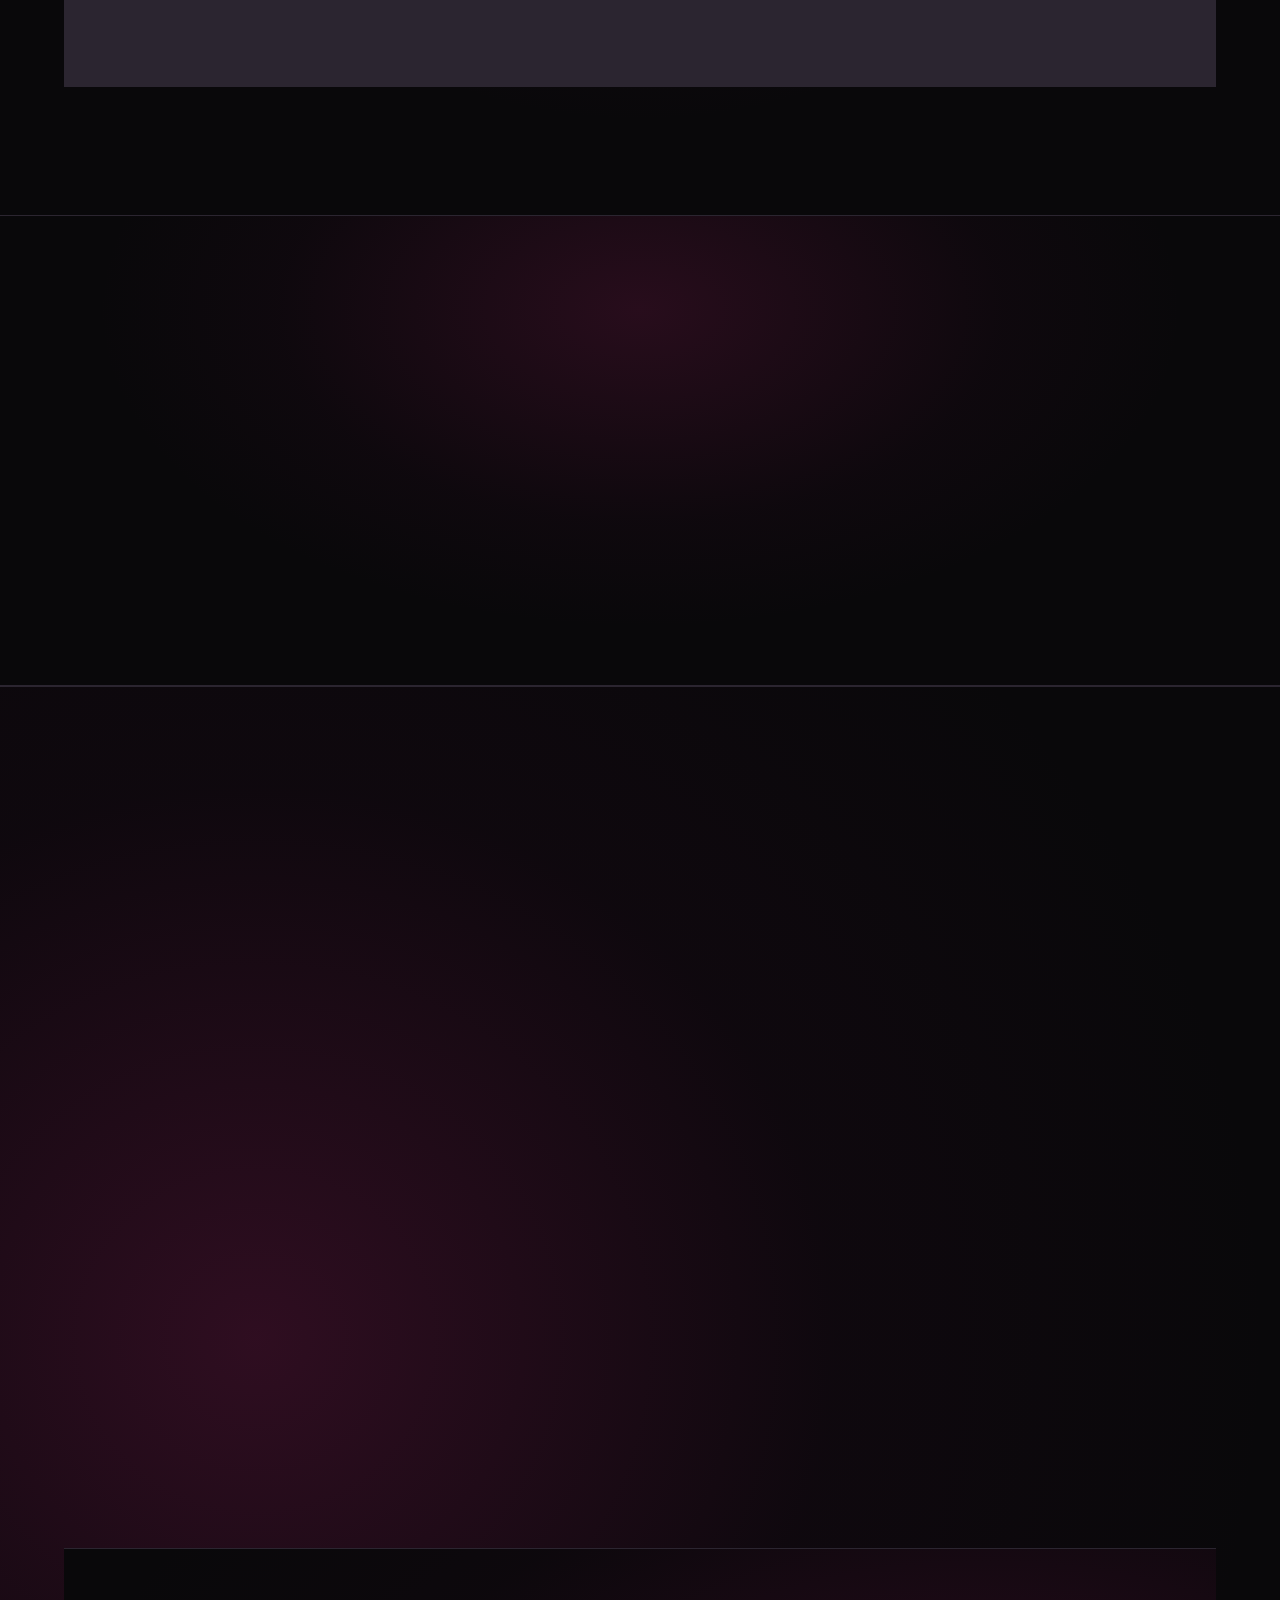
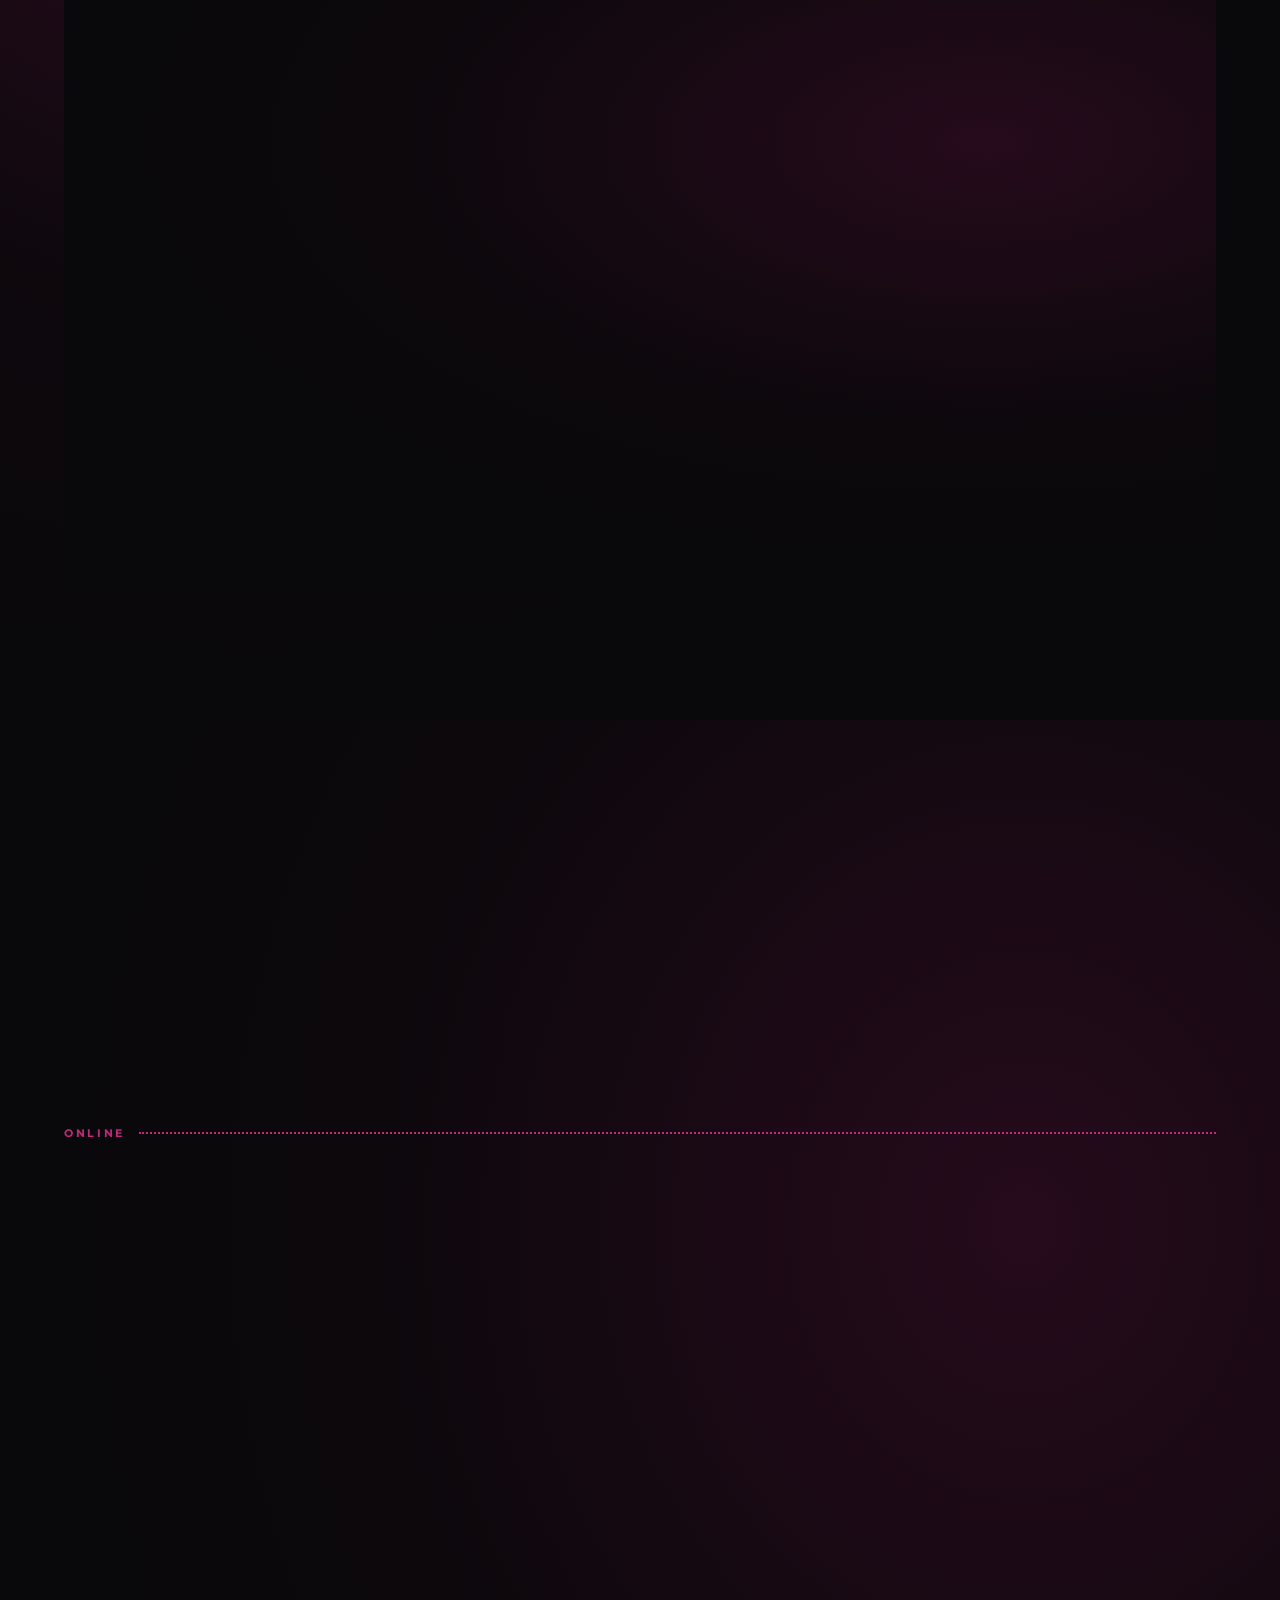
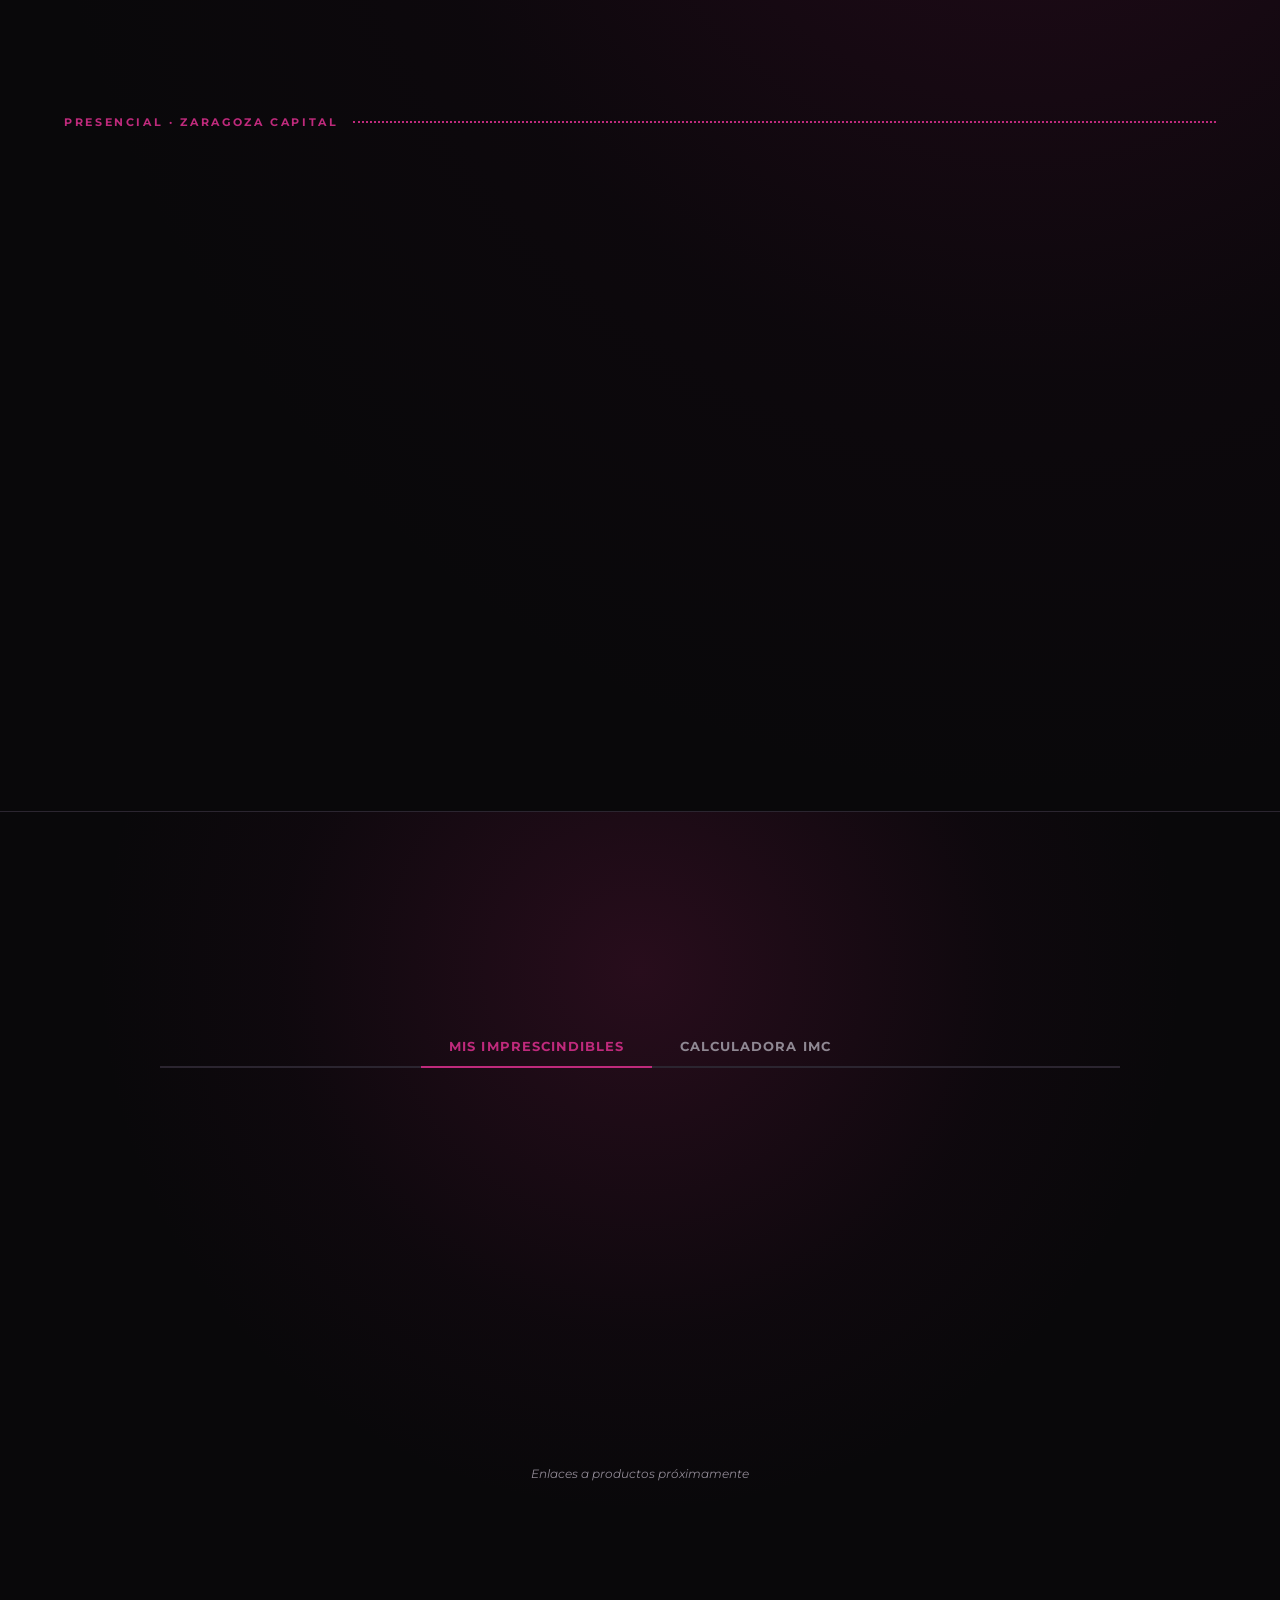
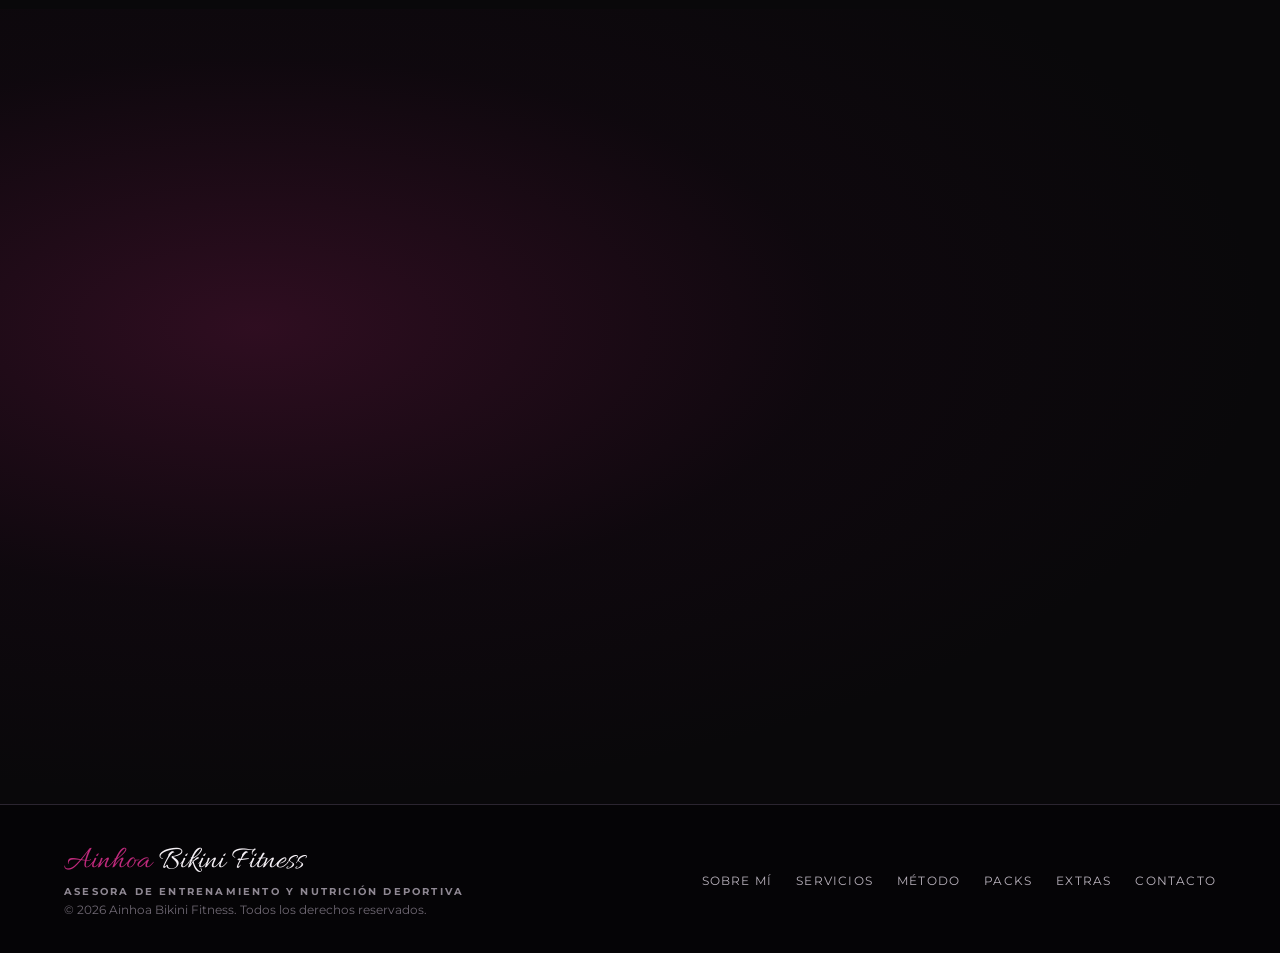
==== commit 6fed932f: "add gsap scrolltrigger" ====
--- a/index.html
+++ b/index.html
@@ -9,6 +9,8 @@
   <link href="https://fonts.googleapis.com/css2?family=Allura&family=Bebas+Neue&family=Montserrat:wght@400;500;600;700;800&display=swap" rel="stylesheet" />
   <link rel="icon" type="image/png" href="img/af-horse.png" />
   <link rel="stylesheet" href="css/styles.css" />
+  <script src="https://cdnjs.cloudflare.com/ajax/libs/gsap/3.12.5/gsap.min.js"></script>
+  <script src="https://cdnjs.cloudflare.com/ajax/libs/gsap/3.12.5/ScrollTrigger.min.js"></script>
 </head>
 <body>
 
@@ -721,5 +723,6 @@
   </footer>
 
   <script src="js/main.js"></script>
+  <script src="js/gsap-animations.js"></script>
 </body>
 </html>
--- a/css/styles.css
+++ b/css/styles.css
@@ -83,14 +83,14 @@
   height: 42px;
   border-radius: 10px;
   border: 1px solid rgba(191,42,124,0.4);
-  background: linear-gradient(135deg, #2A2030, #3A2535);
+  background: linear-gradient(135deg, #FFFFFF, #F8E8F0);
   box-shadow: 0 0 14px rgba(191,42,124,0.25);
   transition: box-shadow 0.6s ease, border-color 0.6s ease, background 0.6s ease;
   flex-shrink: 0;
   cursor: pointer;
 }
 .af-logo-icon:hover { box-shadow: 0 0 28px rgba(242,46,154,0.6), 0 0 56px rgba(242,46,154,0.2); border-color: rgba(242,46,154,0.8); }
-[data-theme="light"] .af-logo-icon { background: linear-gradient(135deg, #FFFFFF, #F8E8F0); }
+[data-theme="light"] .af-logo-icon { background: linear-gradient(135deg, #2A2030, #3A2535); border-color: rgba(214,18,122,0.3); }
 
 /* ─── HEADER ───────────────────────── */
 header {
@@ -164,7 +164,6 @@
 [data-theme="light"] .header-logo .logo-villalba { color: var(--af-ink); text-shadow: none; }
 [data-theme="light"] .header-nav a { color: var(--af-ink); }
 [data-theme="light"] .header-nav .nav-cta { color: #fff !important; }
-[data-theme="light"] .af-logo-icon { border-color: rgba(214,18,122,0.3); }
 [data-theme="light"] header.scrolled { background: var(--af-head); border-bottom-color: var(--af-line); }
 [data-theme="light"] header.scrolled .header-logo .logo-villalba { color: var(--af-ink); }
 [data-theme="light"] header.scrolled .header-nav a { color: var(--af-ink); }
@@ -208,7 +207,7 @@
   width: 48px;
   height: 48px;
   padding: 0;
-  background: #1A1118;
+  background: #FFFFFF;
   border: 2px solid rgba(191,42,124,0.3);
   border-radius: 50%;
   cursor: pointer;
@@ -1550,15 +1549,9 @@
   padding-top: 0;
 }
 
-/* ─── REVEAL ANIMATION ─────────────── */
+/* ─── REVEAL (initial hidden state; GSAP handles animation) ── */
 .reveal {
   opacity: 0;
-  transform: translateY(28px);
-  transition: opacity 0.7s ease, transform 0.7s ease;
-}
-.reveal.visible {
-  opacity: 1;
-  transform: translateY(0);
 }
 
 /* ─── RESPONSIVE ───────────────────── */
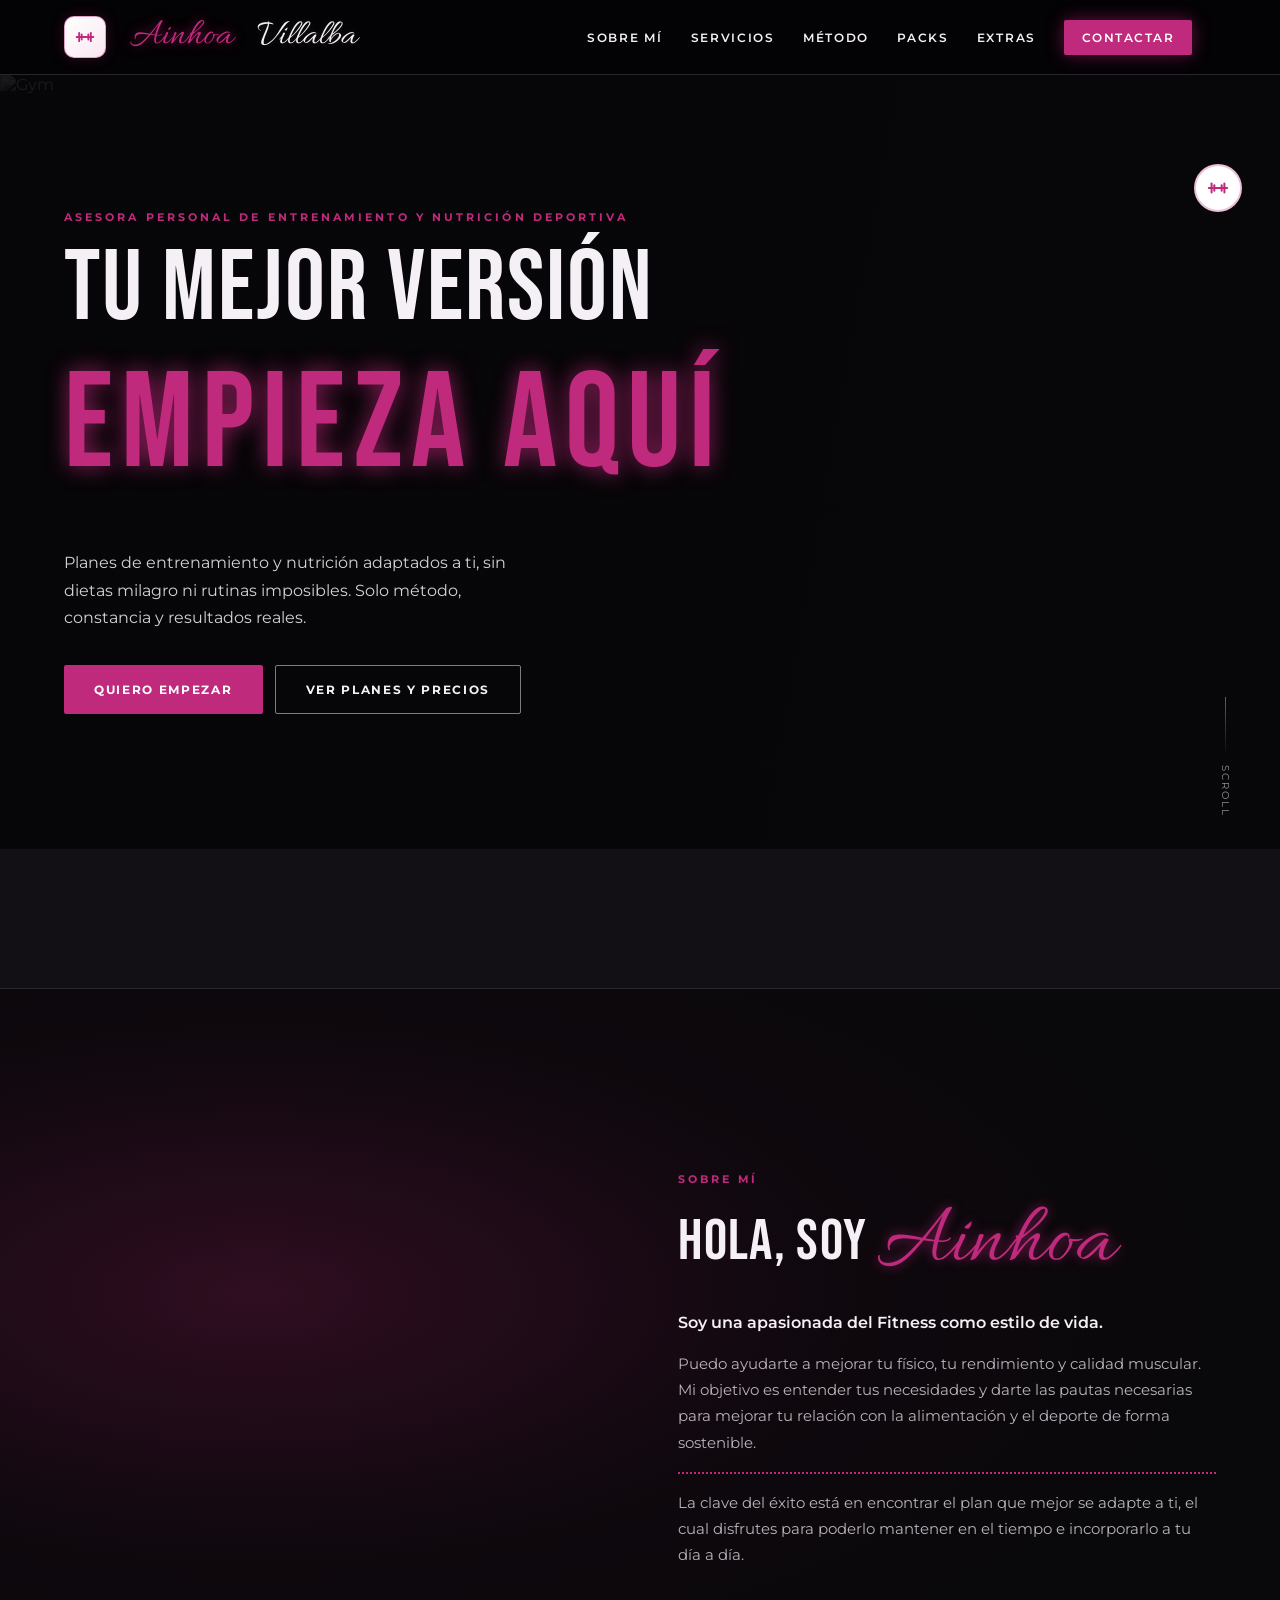
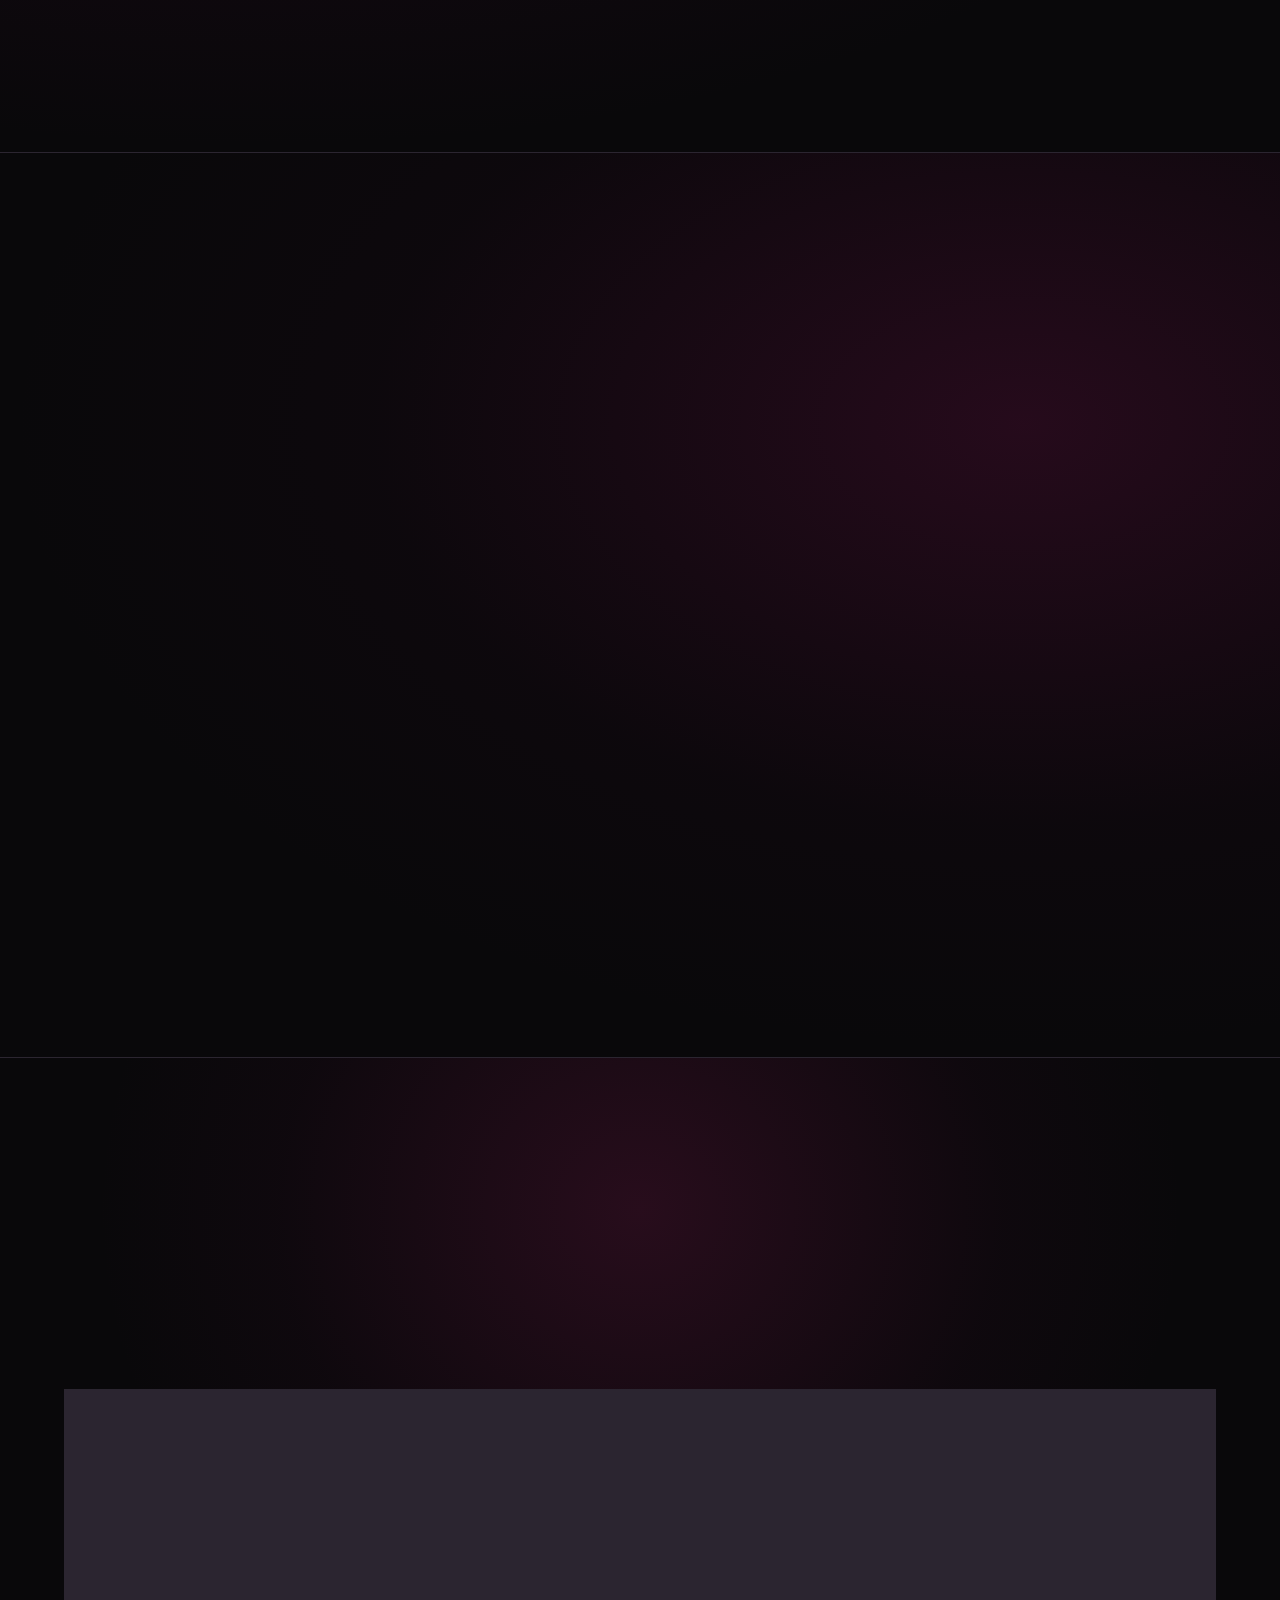
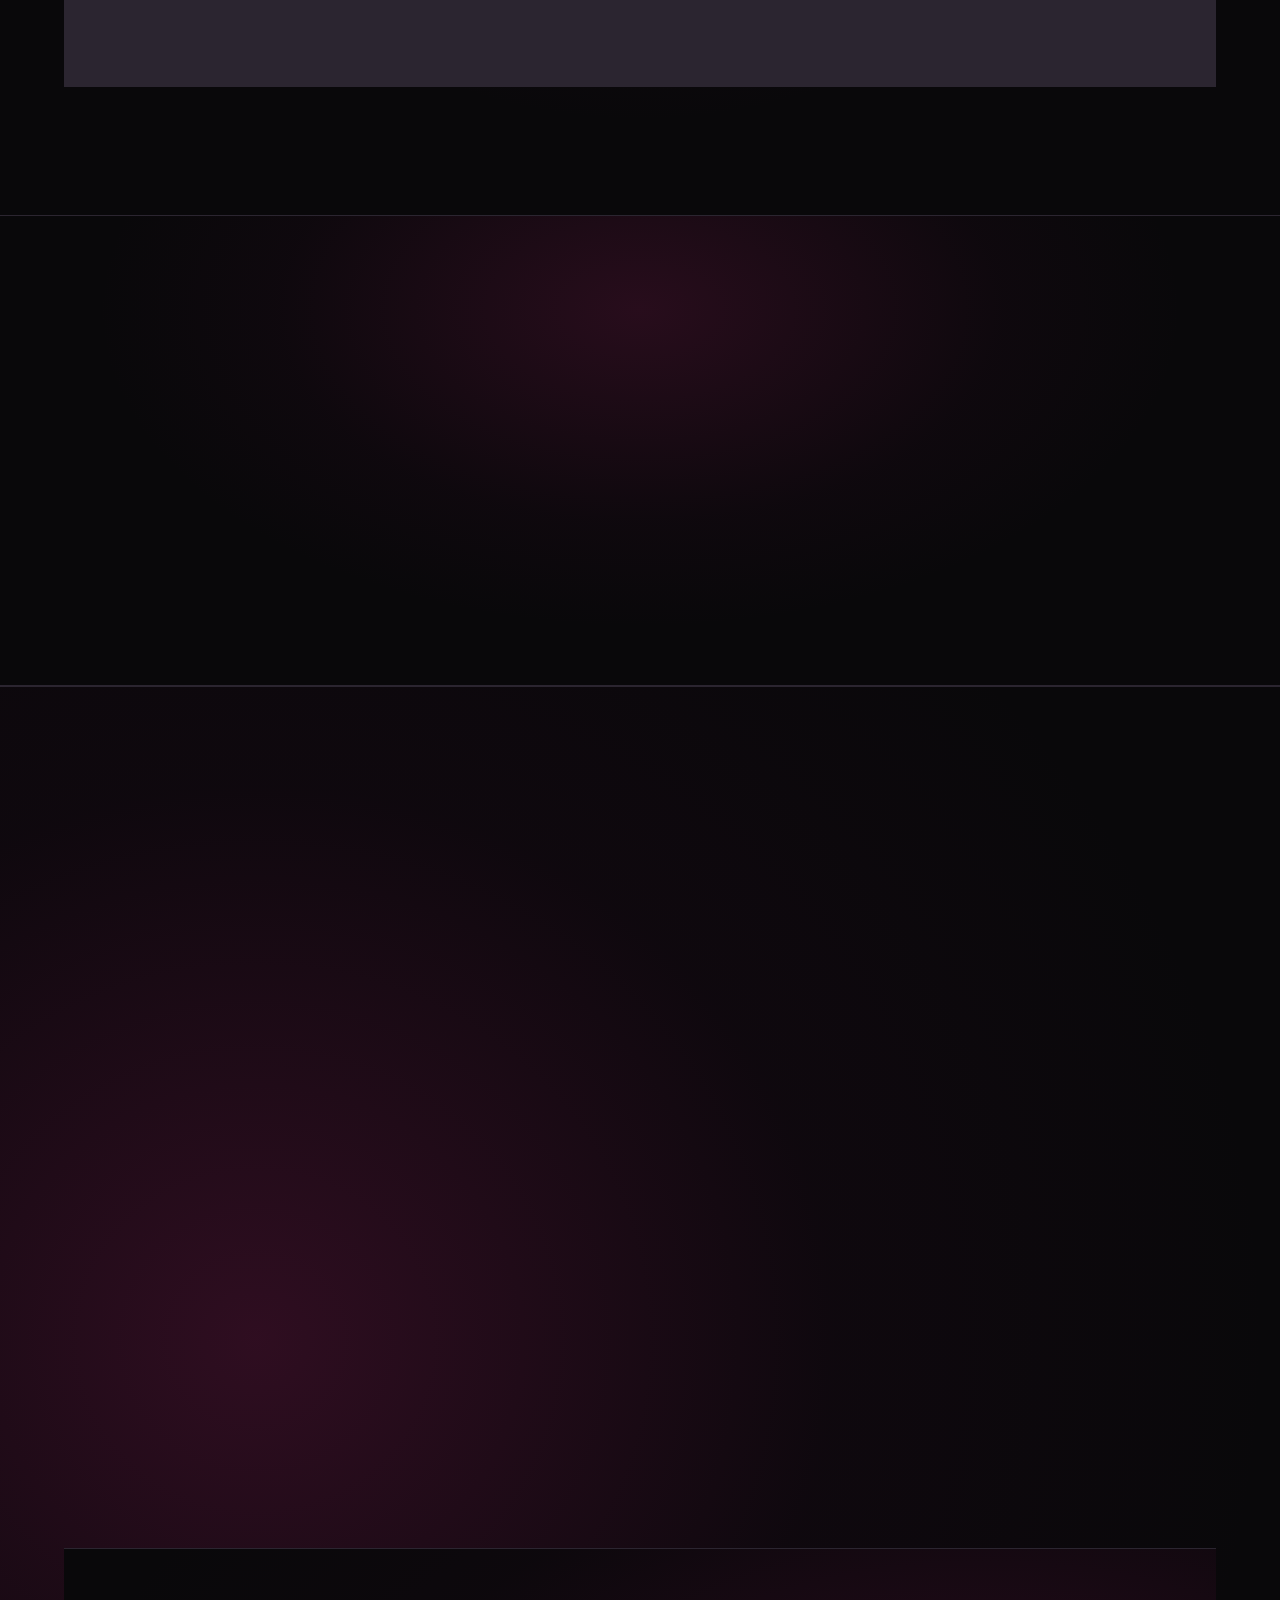
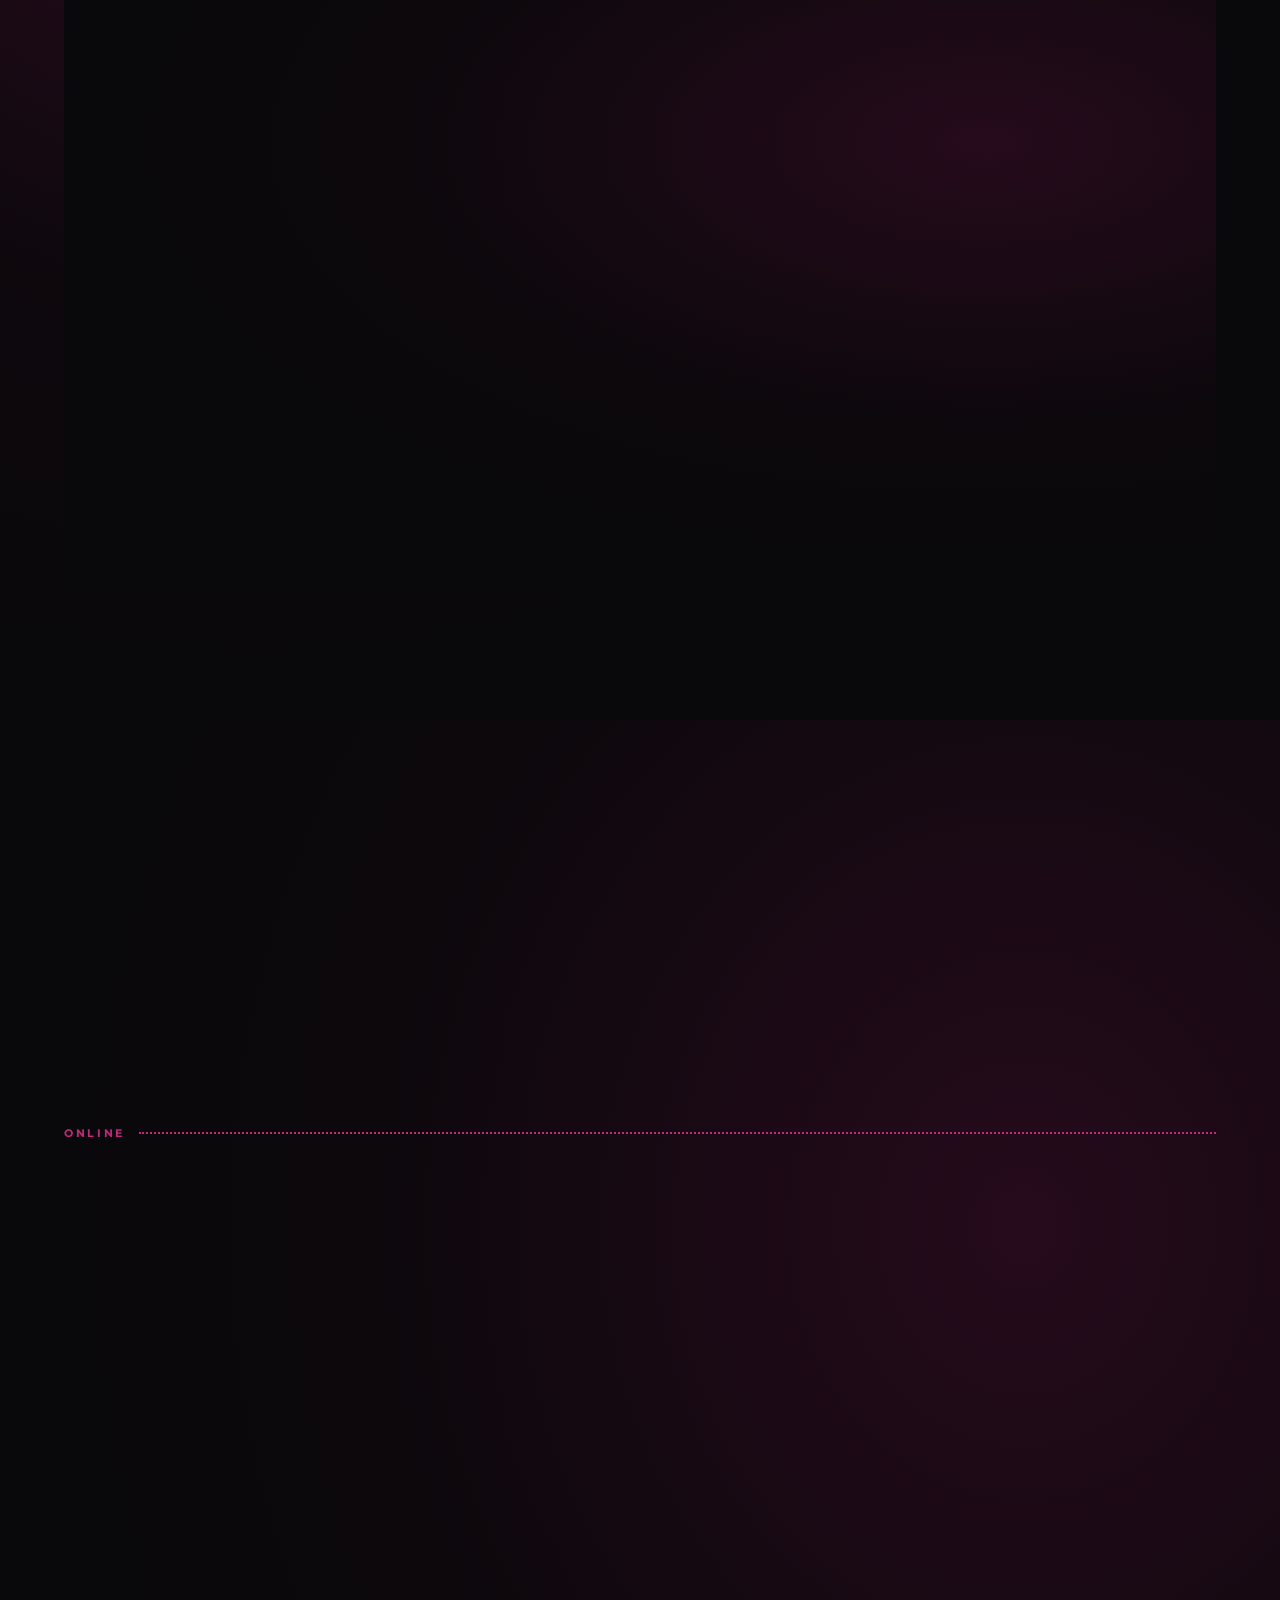
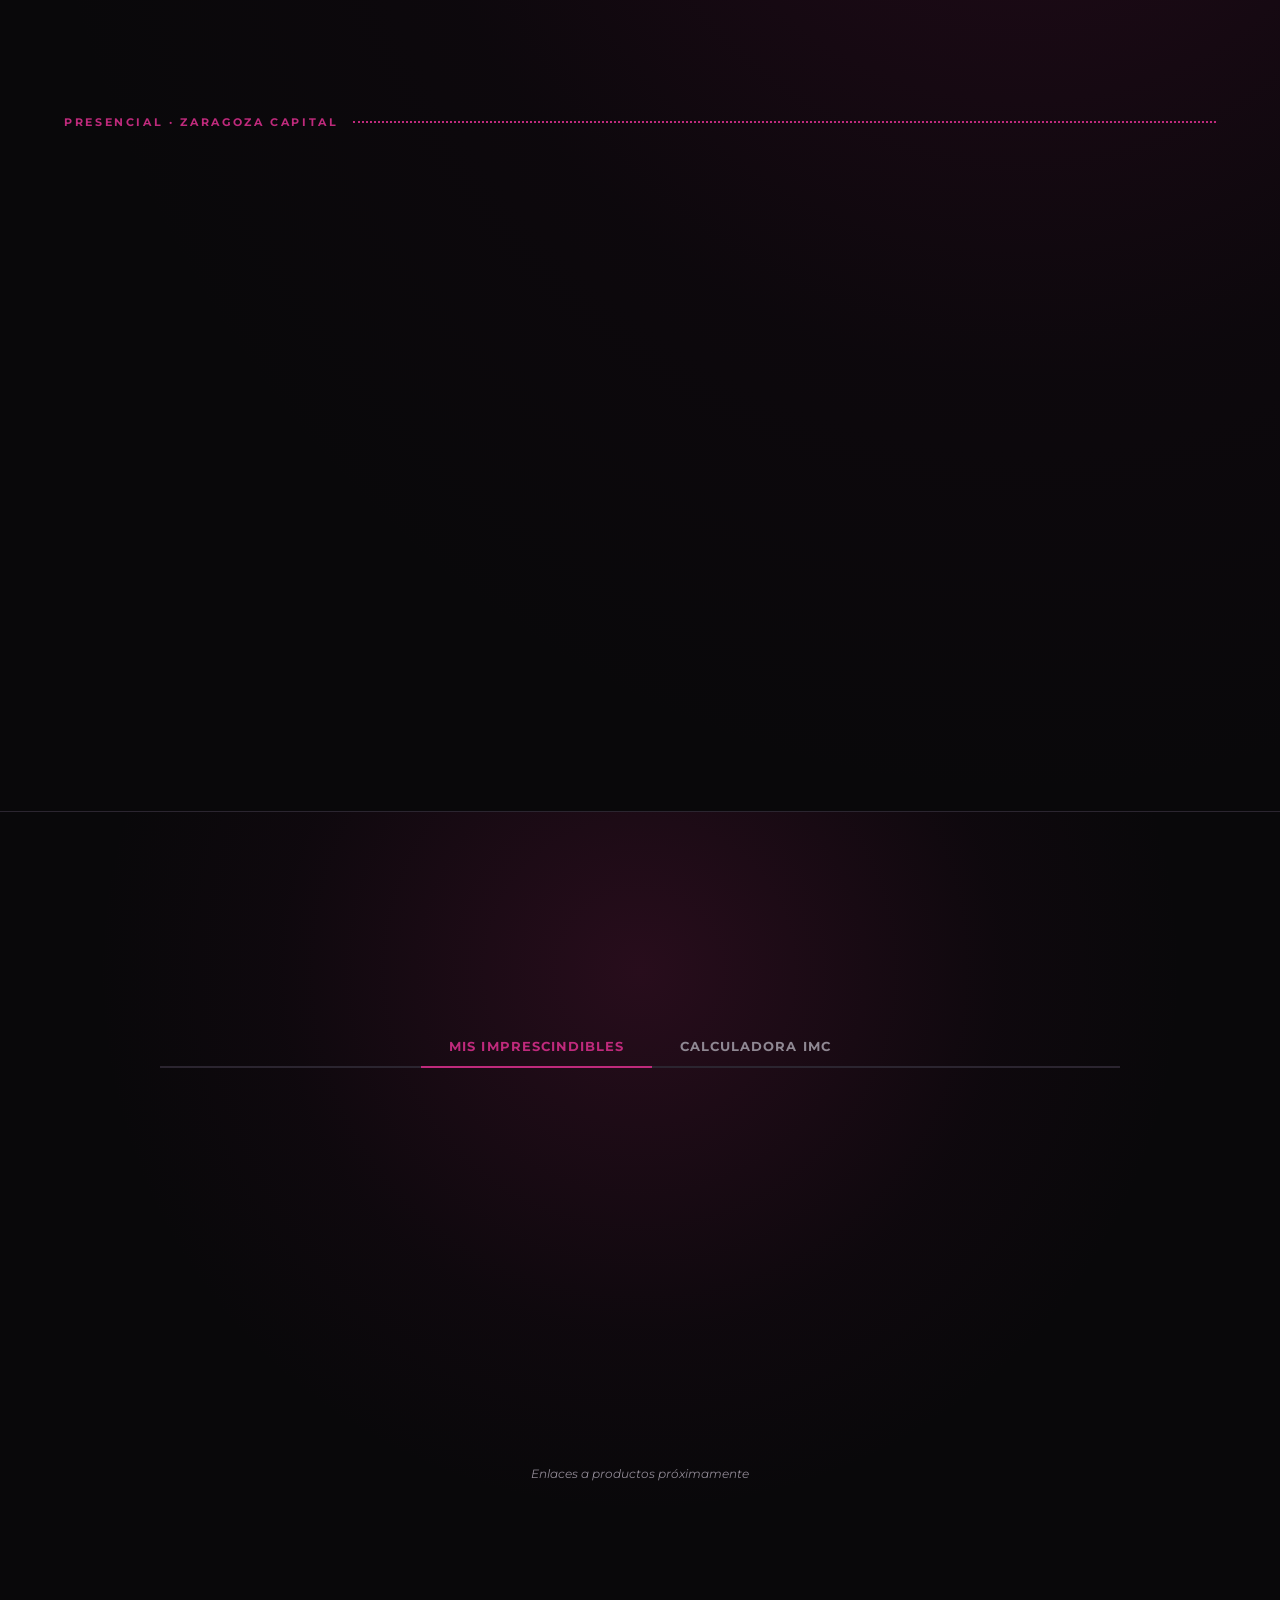
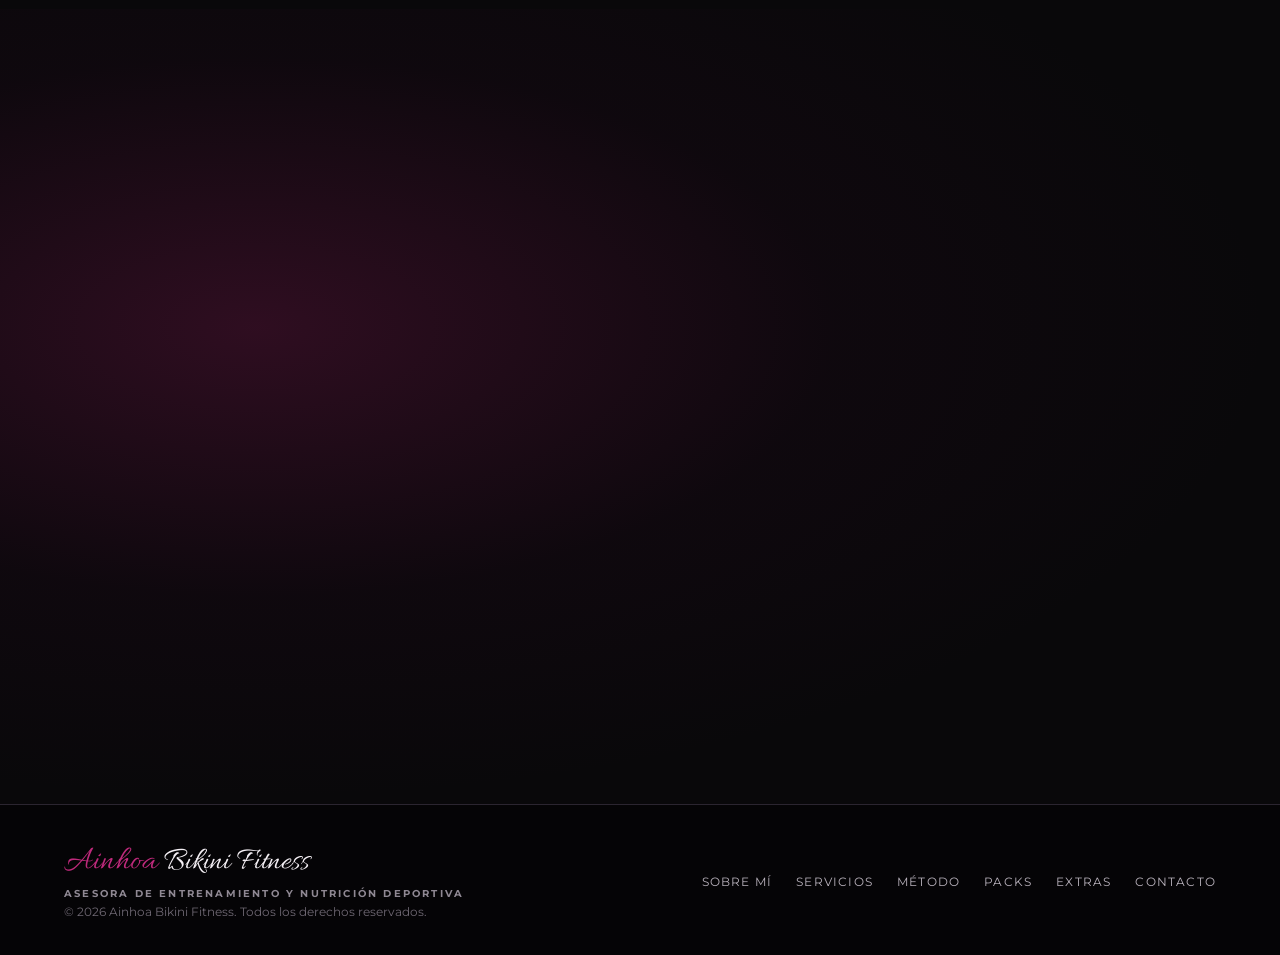
==== commit f079e7b8: "add efectos glow color and splitext reveal gsap" ====
--- a/index.html
+++ b/index.html
@@ -85,25 +85,25 @@
   </div>
 
   <!-- SOBRE MÍ -->
-  <section class="sec" id="sobre">
+  <section class="sec" id="sobre" data-glow="1">
     <div class="inner sobre-grid">
       <div class="sobre-img-wrap reveal">
         <div class="af-glow-card" style="aspect-ratio:3/4;border-radius:12px;overflow:hidden;border:1px solid var(--af-line)">
           <img src="img/ainhoa-escenario-azul.png" alt="Ainhoa en escenario" loading="lazy" />
         </div>
       </div>
-      <div class="reveal">
-        <p class="eyebrow">Sobre mí</p>
-        <h2 class="sec-title">Hola, soy <span class="sobre-title-cursive">Ainhoa</span></h2>
-        <p class="sobre-bold">Soy una apasionada del Fitness como estilo de vida.</p>
-        <p class="sobre-body">Puedo ayudarte a mejorar tu físico, tu rendimiento y calidad muscular. Mi objetivo es entender tus necesidades y darte las pautas necesarias para mejorar tu relación con la alimentación y el deporte de forma sostenible.</p>
-        <p class="sobre-divider">La clave del éxito está en encontrar el plan que mejor se adapte a ti, el cual disfrutes para poderlo mantener en el tiempo e incorporarlo a tu día a día.</p>
+      <div>
+        <p class="eyebrow" id="af-text-reveal-eyebrow">Sobre mí</p>
+        <h2 class="sec-title" id="af-text-reveal">Hola, soy <span class="sobre-title-cursive">Ainhoa</span></h2>
+        <p class="sobre-bold" id="af-text-reveal-p1">Soy una apasionada del Fitness como estilo de vida.</p>
+        <p class="sobre-body" id="af-text-reveal-p2">Puedo ayudarte a mejorar tu físico, tu rendimiento y calidad muscular. Mi objetivo es entender tus necesidades y darte las pautas necesarias para mejorar tu relación con la alimentación y el deporte de forma sostenible.</p>
+        <p class="sobre-divider" id="af-text-reveal-p3">La clave del éxito está en encontrar el plan que mejor se adapte a ti, el cual disfrutes para poderlo mantener en el tiempo e incorporarlo a tu día a día.</p>
       </div>
     </div>
   </section>
 
   <!-- COMPETICIÓN -->
-  <section class="sec sec-comp">
+  <section class="sec sec-comp" id="competicion" data-glow="2">
     <div class="inner">
       <div class="center reveal">
         <img src="img/af-horse.png" alt="" class="comp-horse" />
@@ -129,7 +129,7 @@
   </section>
 
   <!-- SERVICIOS -->
-  <section class="sec" id="servicios">
+  <section class="sec" id="servicios" data-glow="3">
     <div class="inner">
       <div class="center reveal">
         <p class="eyebrow">Lo que ofrezco</p>
@@ -160,7 +160,7 @@
   </section>
 
   <!-- FILOSOFÍA -->
-  <section class="sec sec-filo">
+  <section class="sec sec-filo" id="filosofia" data-glow="4">
     <div style="max-width:880px;margin:0 auto;text-align:center;position:relative">
       <p class="eyebrow reveal">Mi filosofía</p>
       <blockquote class="filo-quote reveal">"Todo esfuerzo tiene su <span style="color:var(--af-pink)">recompensa</span>"</blockquote>
@@ -176,7 +176,7 @@
   </section>
 
   <!-- MÉTODO -->
-  <section class="sec" id="metodo">
+  <section class="sec" id="metodo" data-glow="5">
     <div class="inner-narrow">
       <div class="center reveal">
         <p class="eyebrow">Cómo trabajamos</p>
@@ -345,7 +345,7 @@
   </section>
 
   <!-- TIENDA -->
-  <section class="sec" id="tienda">
+  <section class="sec" id="tienda" data-glow="6">
     <div class="inner">
       <div class="center reveal">
         <p class="eyebrow">Tienda</p>
@@ -569,7 +569,7 @@
   </section>
 
   <!-- EXTRAS: RECOMENDADOS + CALCULADORA IMC -->
-  <section class="sec" id="recomendados">
+  <section class="sec" id="recomendados" data-glow="7">
     <div class="inner" style="max-width:960px">
       <div class="center reveal">
         <p class="eyebrow">Extras</p>
@@ -635,7 +635,7 @@
   </section>
 
   <!-- CONTACTO -->
-  <section class="sec" id="contacto">
+  <section class="sec" id="contacto" data-glow="8">
     <div class="contacto-grid">
       <div class="reveal">
         <p class="eyebrow">Hablemos</p>
--- a/css/styles.css
+++ b/css/styles.css
@@ -120,6 +120,7 @@
   text-decoration: none;
 }
 .header-logo .logo-ainhoa {
+  font-size: 38px;
   color: var(--af-pink);
   text-shadow: 0 0 12px rgba(242,46,154,0.55);
 }
@@ -318,6 +319,7 @@
   line-height: 1.7;
   color: var(--af-soft);
 }
+[data-theme="light"] .hero-title { color: #fff; }
 [data-theme="light"] .hero-sub { color: #fff; }
 .hero-actions {
   display: flex;
@@ -394,7 +396,7 @@
   pointer-events: none;
 }
 @keyframes logoShimmer {
-  0%, 85%, 100% { transform: translateX(-120%); }
+  0%, 30%, 100% { transform: translateX(-120%); }
   10% { transform: translateX(120%); }
 }
 .hero-logo-img {
@@ -1510,7 +1512,7 @@
   font-size: 32px;
   color: var(--af-ink);
 }
-.footer-brand-name .pink { color: var(--af-pink); }
+.footer-brand-name .pink { color: var(--af-pink); font-size: 34px; }
 .footer-brand-sub {
   display: block;
   font-size: 10px;
@@ -1548,6 +1550,9 @@
   margin-top: 0;
   padding-top: 0;
 }
+
+/* ─── GLOW SECTIONS ───────────────── */
+[data-glow] { position: relative; overflow: hidden; }
 
 /* ─── REVEAL (initial hidden state; GSAP handles animation) ── */
 .reveal {
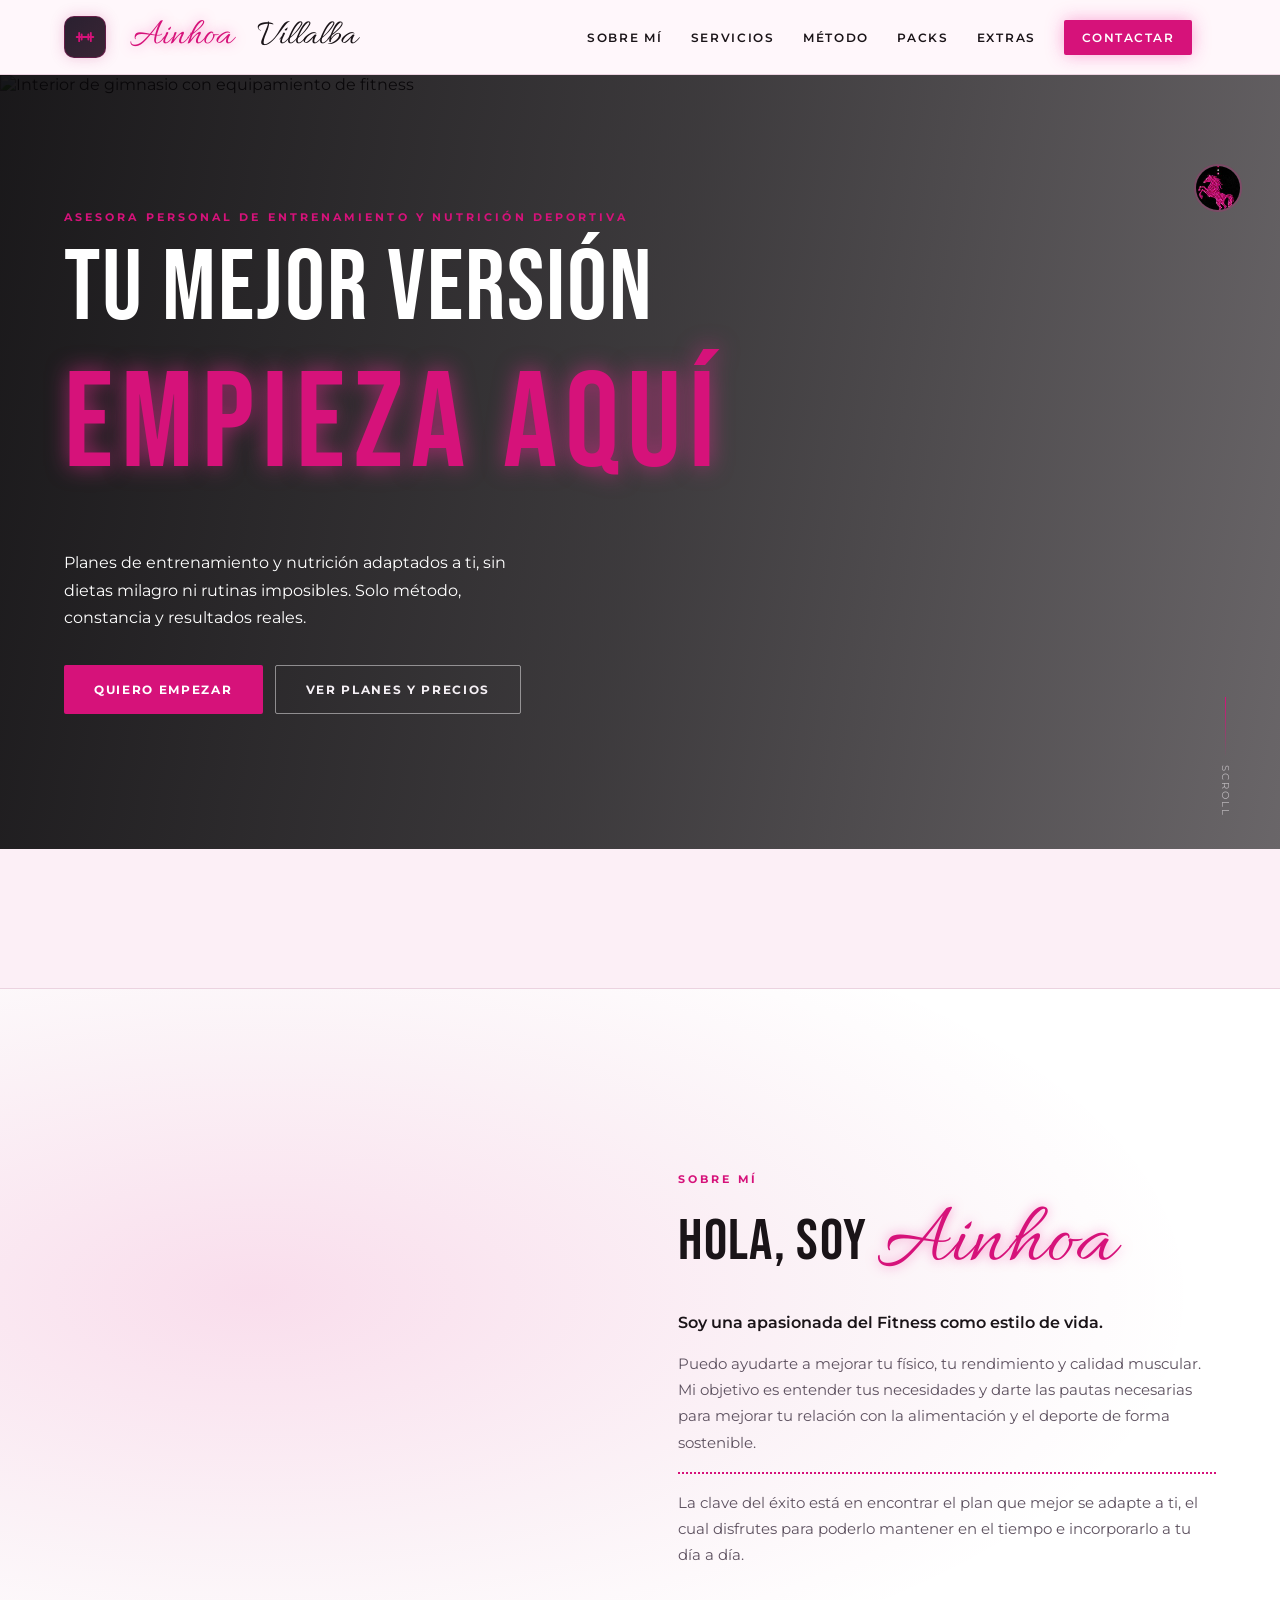
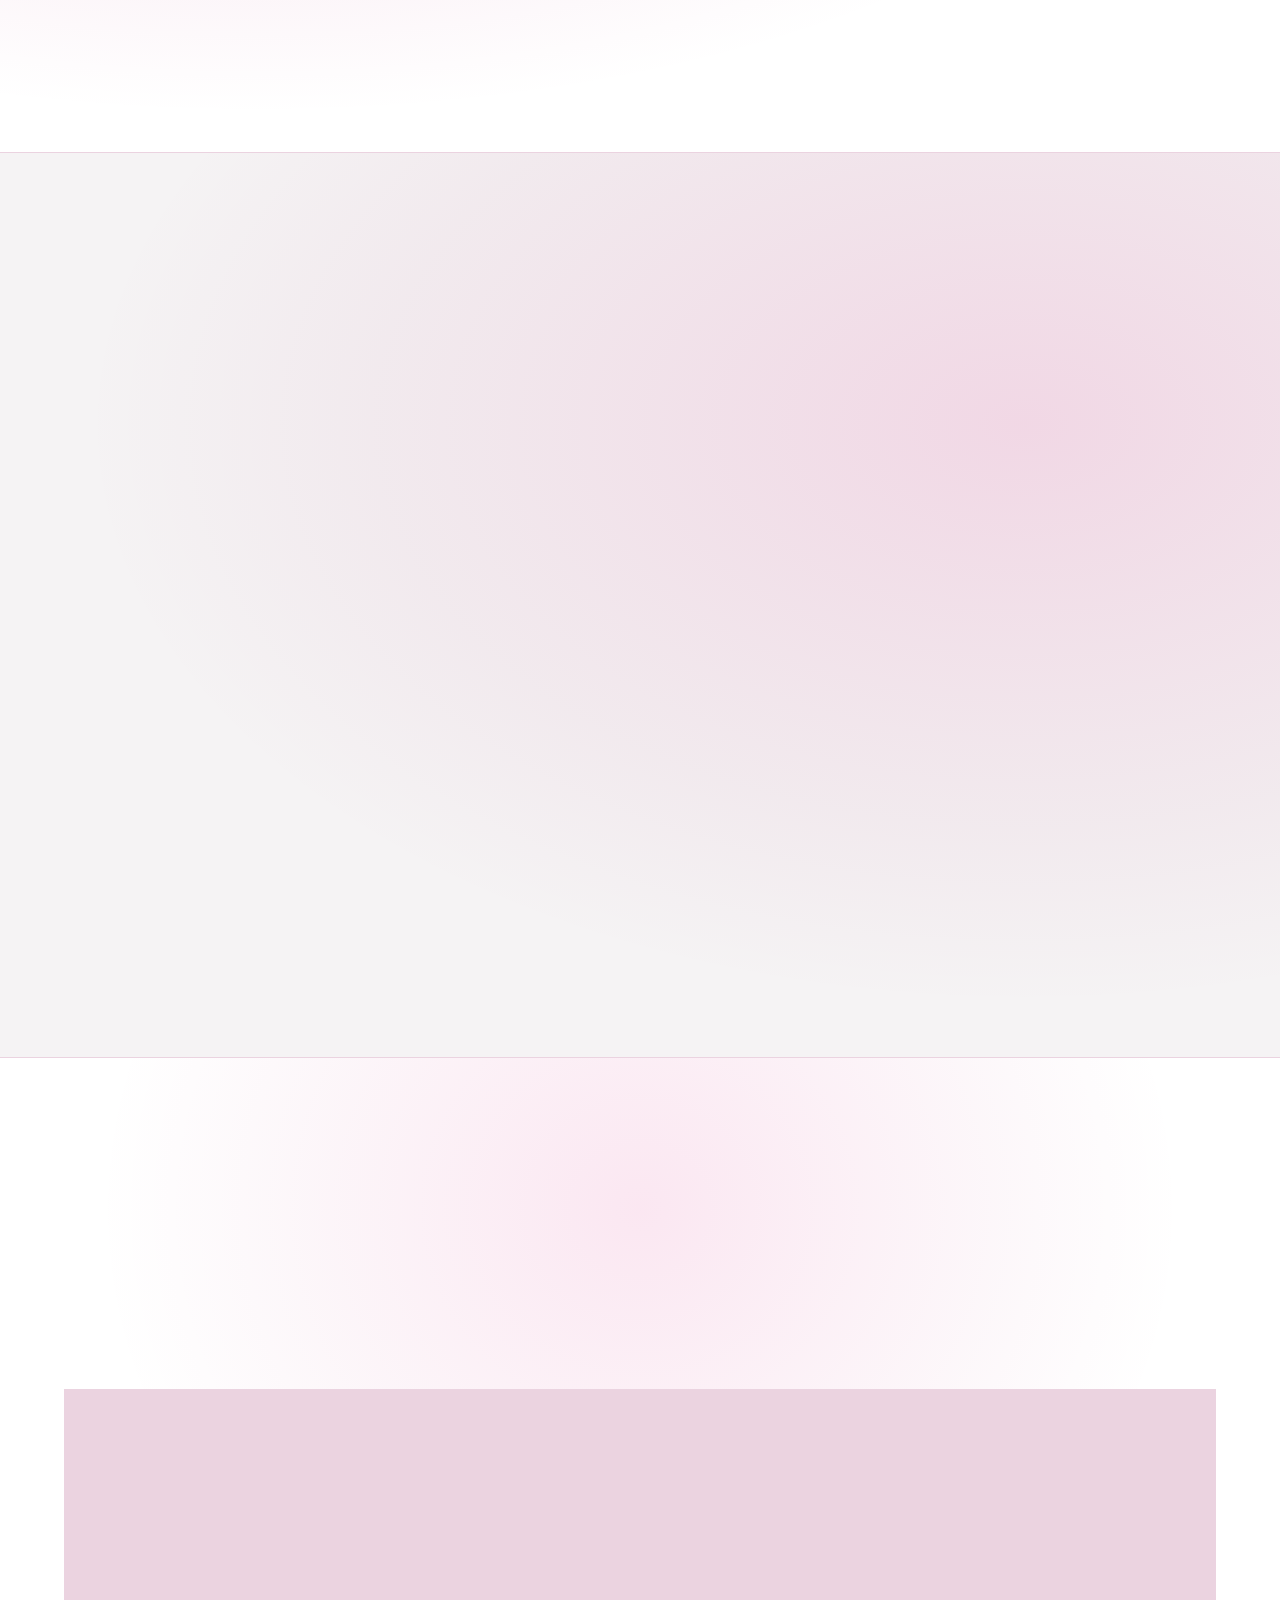
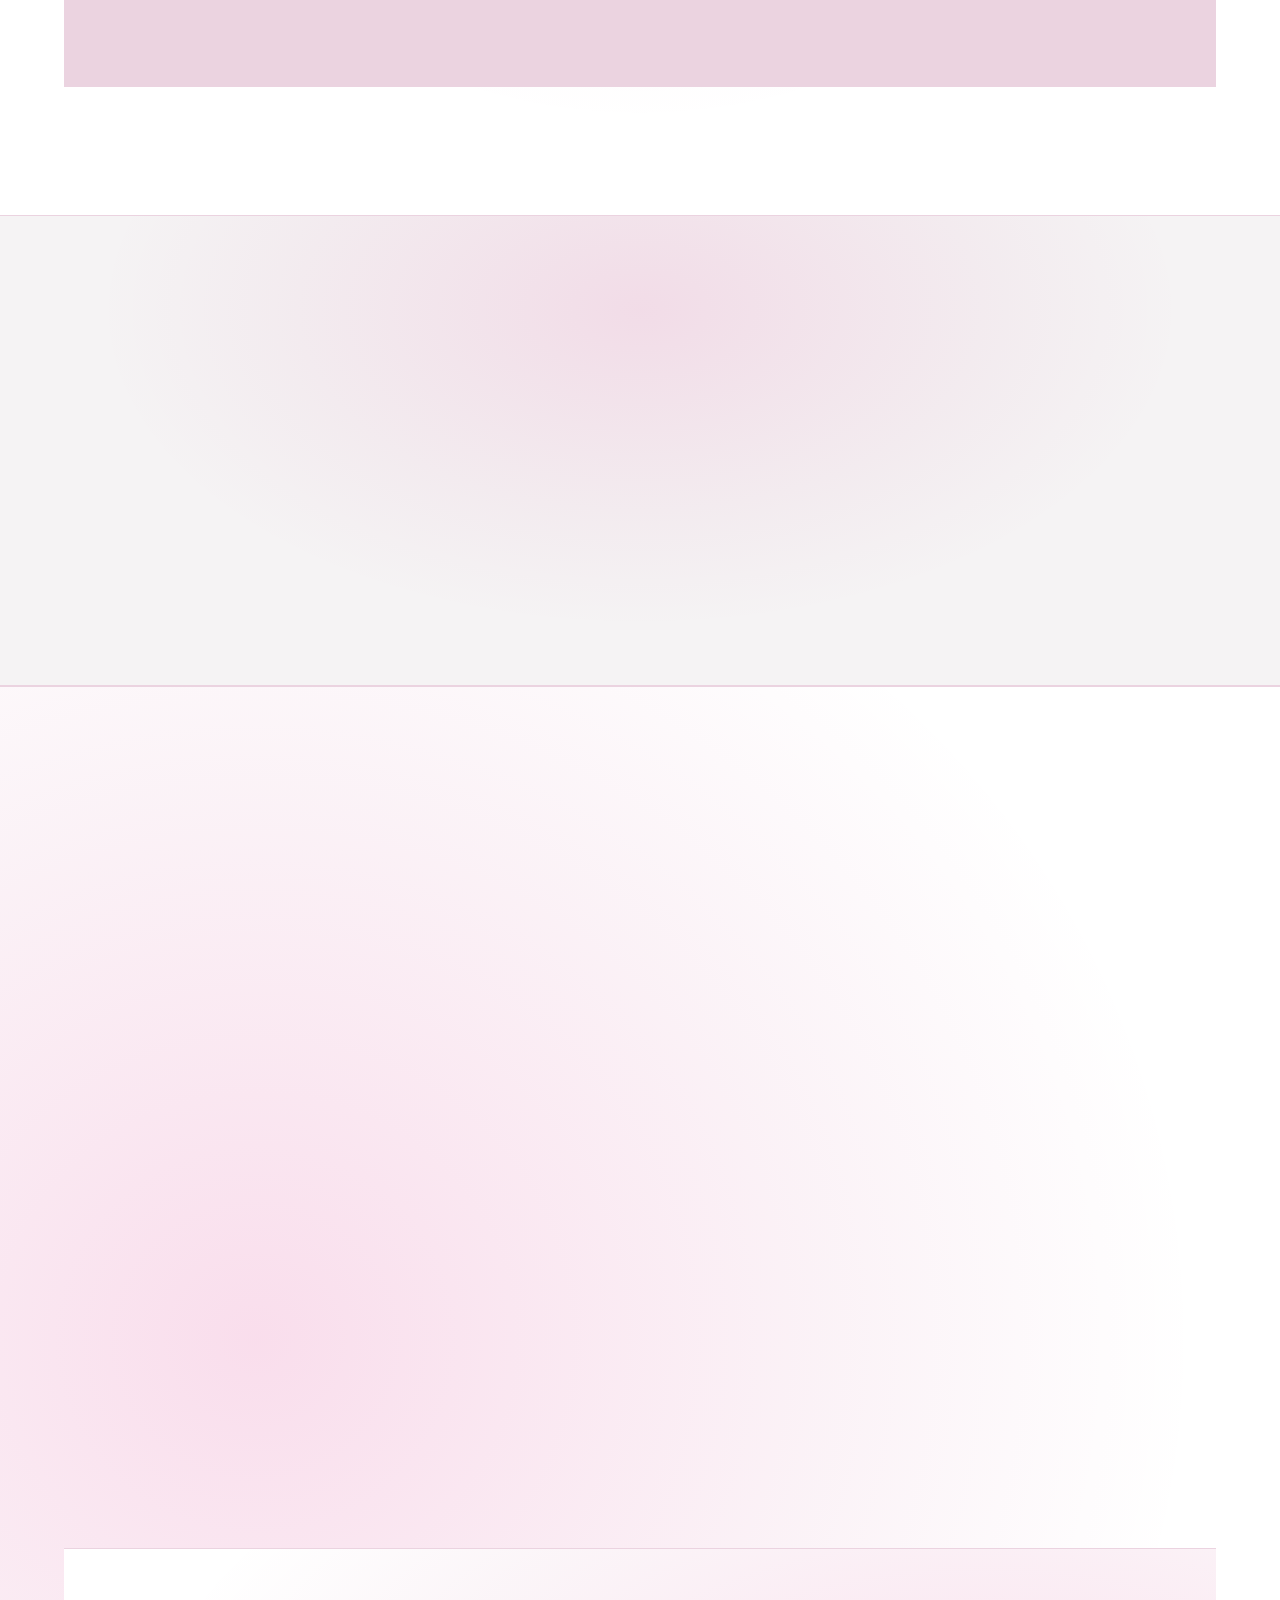
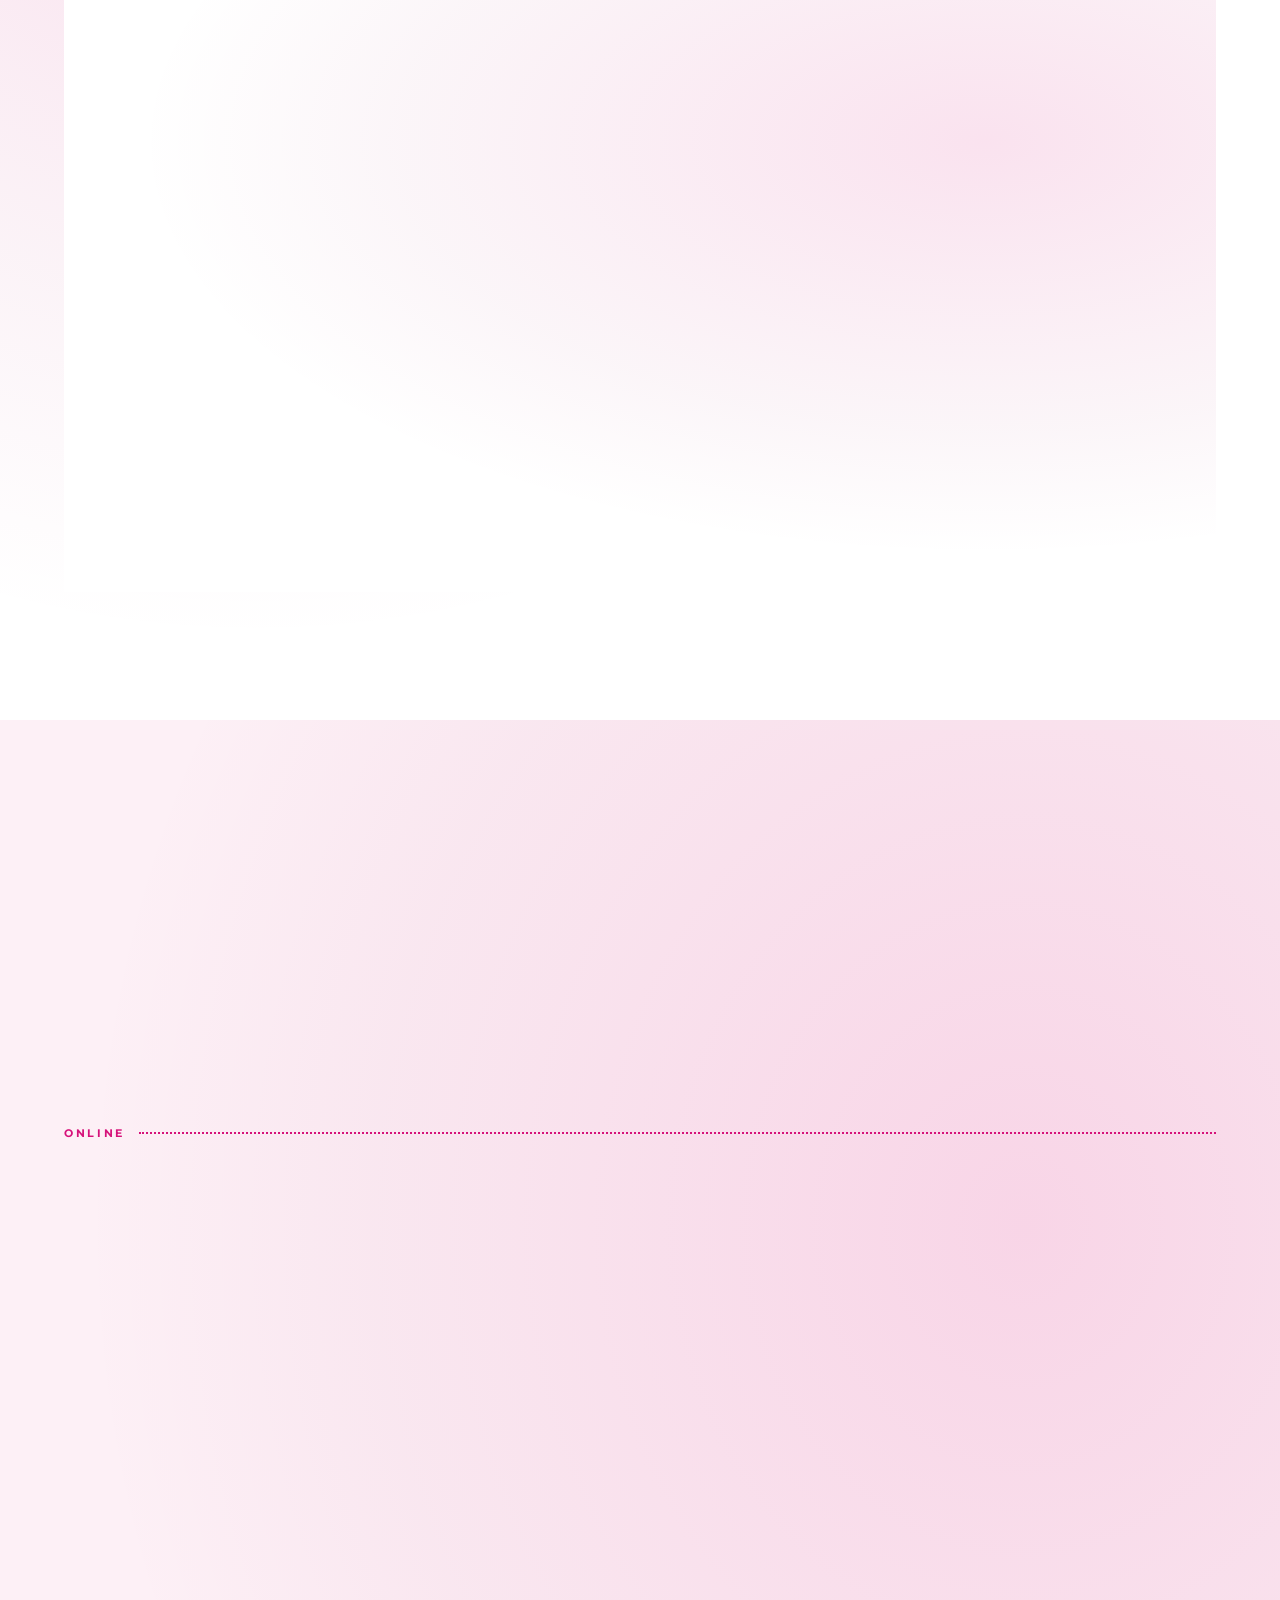
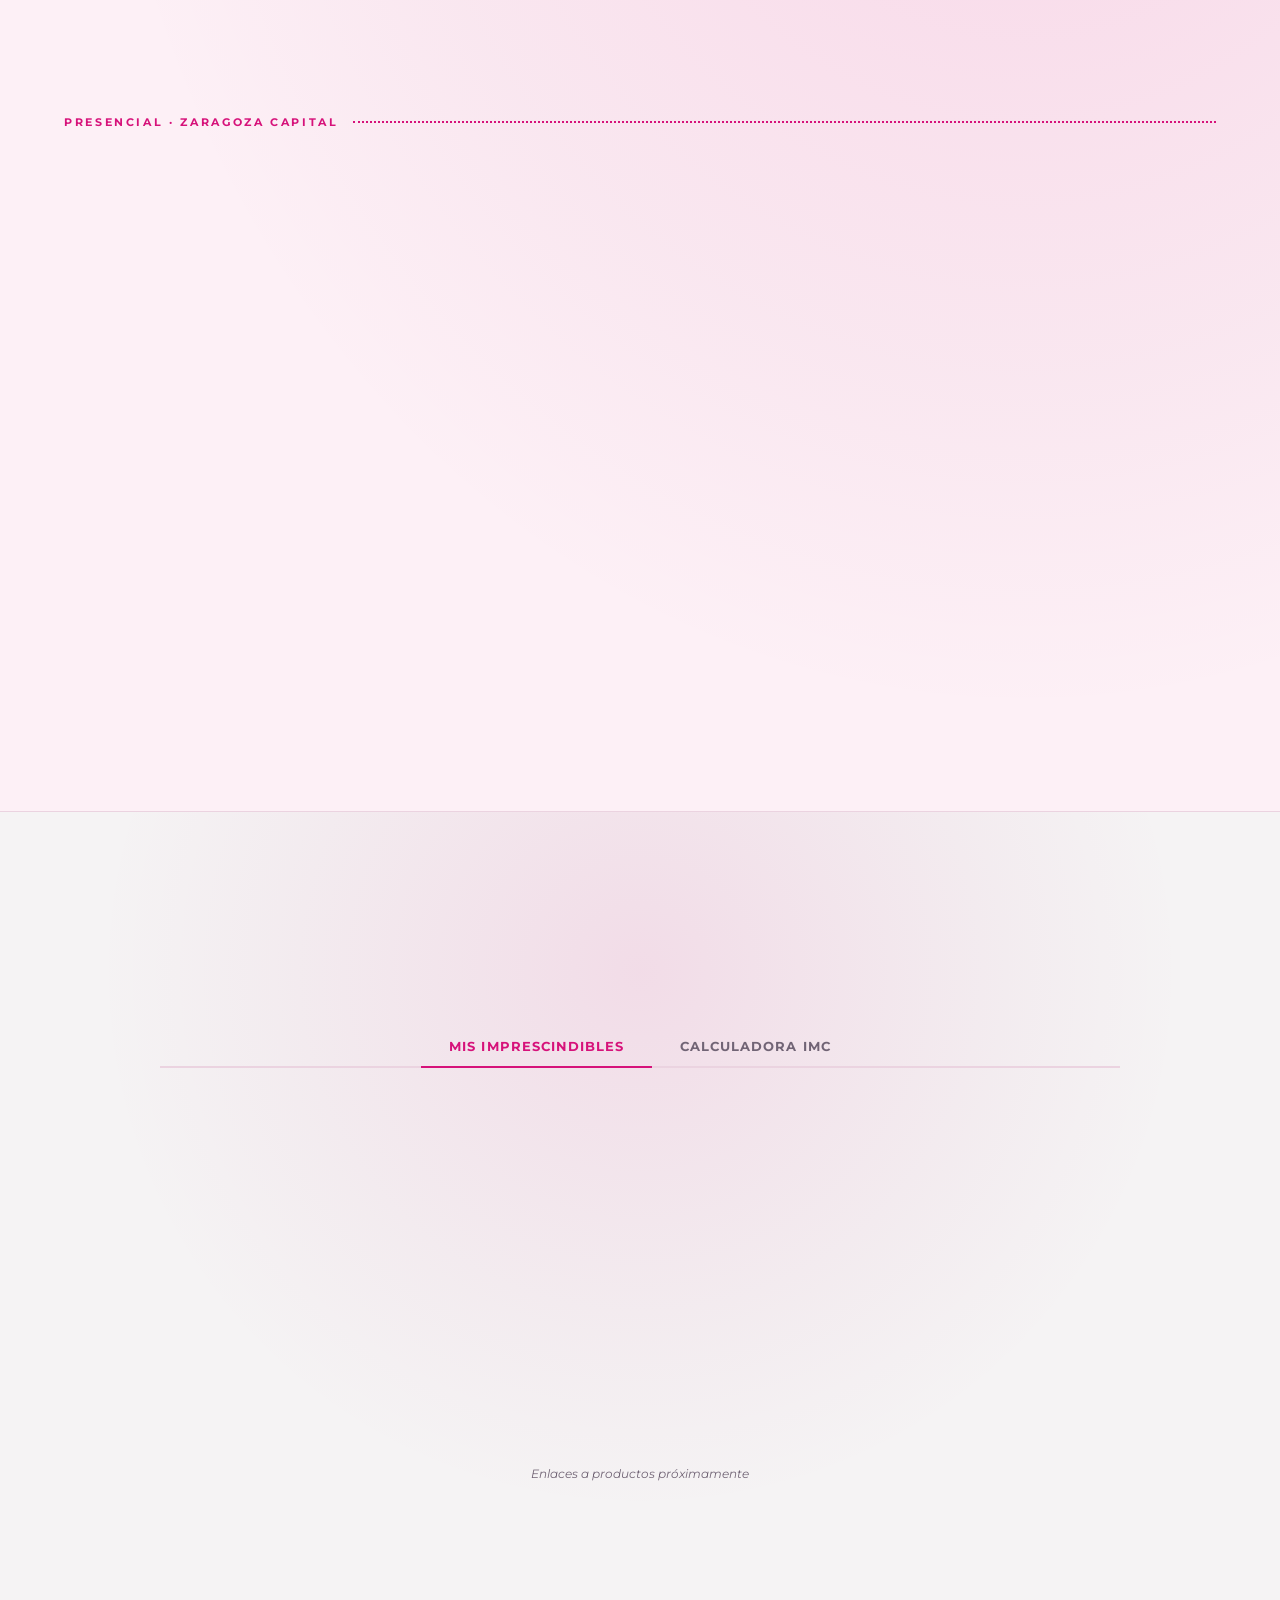
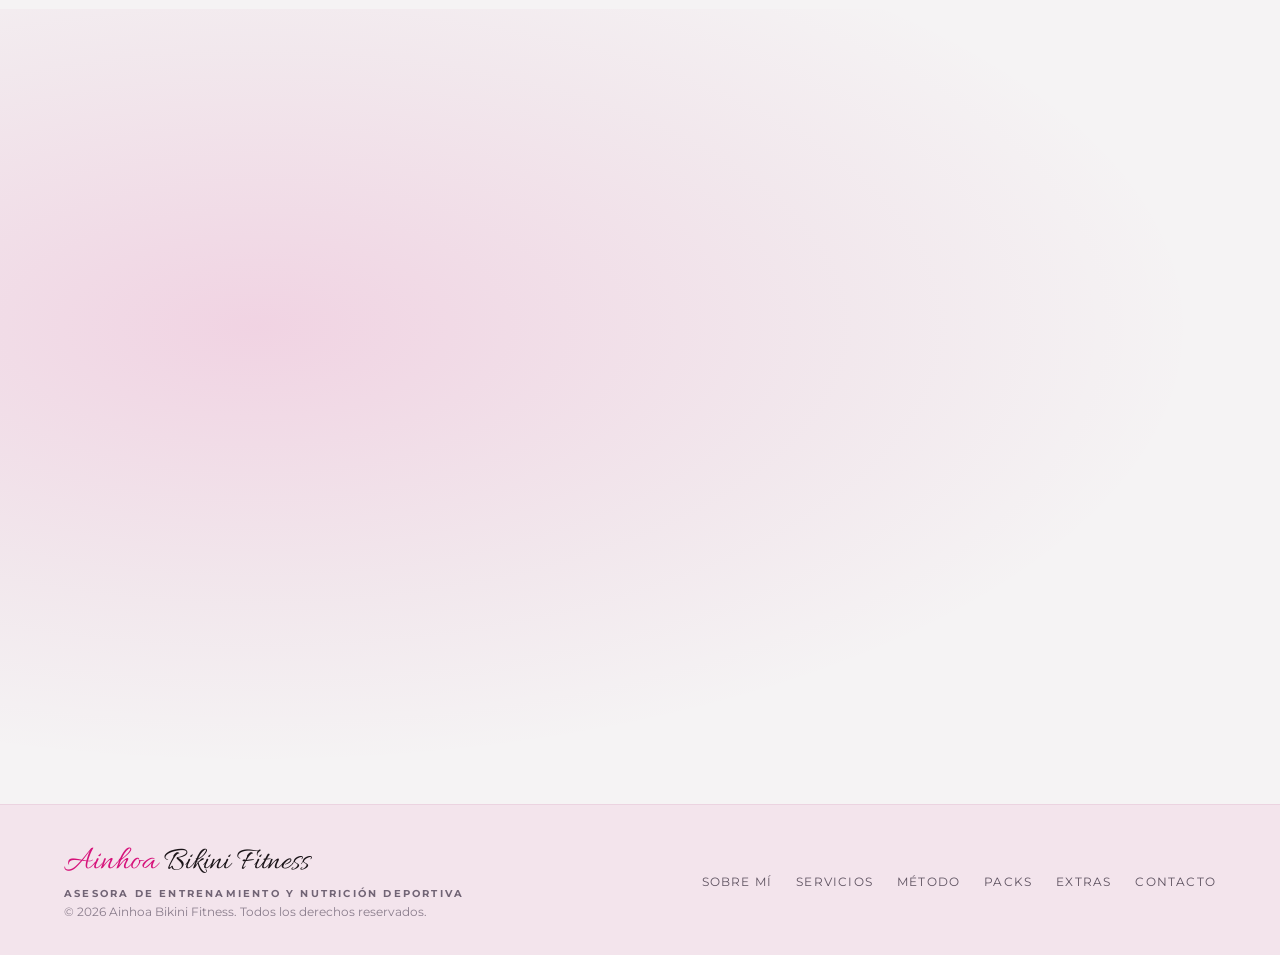
==== commit 98147acd: "add Accesibilidad WCAG 2.1" ====
--- a/index.html
+++ b/index.html
@@ -3,6 +3,11 @@
 <head>
   <meta charset="UTF-8" />
   <meta name="viewport" content="width=device-width, initial-scale=1.0" />
+  <meta name="description" content="Ainhoa Villalba — Asesora personal de entrenamiento y nutrición deportiva. Planes personalizados online y presencial en Zaragoza." />
+  <meta property="og:title" content="Ainhoa Fitness | Entrenamiento &amp; Nutrición" />
+  <meta property="og:description" content="Planes de entrenamiento y nutrición adaptados a ti. Sin dietas milagro ni rutinas imposibles. Solo método, constancia y resultados reales." />
+  <meta property="og:type" content="website" />
+  <meta property="og:image" content="img/af-logo-brillos-negro.jpg" />
   <title>Ainhoa Fitness | Entrenamiento & Nutrición</title>
   <link rel="preconnect" href="https://fonts.googleapis.com" />
   <link rel="preconnect" href="https://fonts.gstatic.com" crossorigin />
@@ -13,6 +18,8 @@
   <script src="https://cdnjs.cloudflare.com/ajax/libs/gsap/3.12.5/ScrollTrigger.min.js"></script>
 </head>
 <body>
+
+  <a href="#main-content" class="skip-to-content">Saltar al contenido</a>
 
   <!-- HEADER -->
   <header id="siteHeader">
@@ -43,9 +50,9 @@
   </button>
 
   <!-- HERO -->
-  <section class="hero" data-dark>
+  <section class="hero" id="main-content" data-dark>
     <div class="hero-bg">
-      <img src="https://images.unsplash.com/photo-1534438327276-14e5300c3a48?w=1800&q=80&fit=crop" alt="Gym" loading="eager" />
+      <img src="https://images.unsplash.com/photo-1534438327276-14e5300c3a48?w=1800&q=80&fit=crop" alt="Interior de gimnasio con equipamiento de fitness" loading="eager" />
     </div>
     <div class="hero-scrim"></div>
     <div class="hero-inner">
@@ -106,7 +113,7 @@
   <section class="sec sec-comp" id="competicion" data-glow="2">
     <div class="inner">
       <div class="center reveal">
-        <img src="img/af-horse.png" alt="" class="comp-horse" />
+        <img src="img/af-horse.png" alt="" class="comp-horse" loading="lazy" />
         <p class="eyebrow">Competición</p>
         <h2 class="sec-title">Campeona<span class="comp-title-cursive">Bikini Fitness</span></h2>
         <p class="sec-desc">Competir en campeonatos de culturismo es la satisfacción de dar tu 100%, de ver hasta dónde eres capaz de llegar, superar tus límites y demostrarte a ti misma que <strong style="font-weight:800;letter-spacing:0.04em;color:var(--af-pink)">TODO ESFUERZO TIENE SU RECOMPENSA.</strong></p>
@@ -695,8 +702,8 @@
           </label>
           <label style="display:flex;align-items:flex-start;gap:10px;cursor:pointer"><input type="checkbox" id="privacyCheck" style="margin-top:3px;accent-color:var(--af-pink)"><span style="font-size:12px;color:var(--af-mut3)">He leído y acepto la política de privacidad y tratamiento de datos deportivos.</span></label>
           <button type="submit" class="btn-submit" style="width:100%">Enviar mensaje</button>
-          <div class="form-success" id="formSuccess">
-            ✓ ¡Mensaje enviado! Te respondo en menos de 24 horas.
+          <div class="form-success" id="formSuccess" role="status" aria-live="polite">
+            ¡Mensaje enviado! Te respondo en menos de 24 horas.
           </div>
         </form>
       </div>
--- a/css/styles.css
+++ b/css/styles.css
@@ -73,6 +73,34 @@
 a:hover { color: var(--af-pink2); }
 ::selection { background: var(--af-pink); color: #fff; }
 
+/* ─── SKIP TO CONTENT ─────────────── */
+.skip-to-content {
+  position: absolute;
+  left: -9999px;
+  top: 0;
+  z-index: 200;
+  padding: 12px 24px;
+  background: var(--af-pink);
+  color: #fff;
+  font-size: 14px;
+  font-weight: 700;
+  letter-spacing: 0.06em;
+  text-decoration: none;
+  border-radius: 0 0 8px 0;
+}
+.skip-to-content:focus { left: 0; color: #fff; }
+
+/* ─── FOCUS VISIBLE ───────────────── */
+:focus-visible {
+  outline: 2px solid var(--af-pink);
+  outline-offset: 2px;
+}
+a:focus-visible, button:focus-visible, input:focus-visible,
+select:focus-visible, textarea:focus-visible {
+  outline: 2px solid var(--af-pink);
+  outline-offset: 2px;
+}
+
 .af-glow-card { transition: border-color 0.3s, box-shadow 0.3s; }
 .af-glow-card:hover { border-color: rgba(191,42,124,0.5) !important; box-shadow: 0 0 20px rgba(191,42,124,0.15), inset 0 0 20px rgba(191,42,124,0.03); }
 .af-logo-icon {
@@ -1604,3 +1632,14 @@
 @media (max-width: 420px) {
   .tab { padding: 10px 14px; font-size: 10px; }
 }
+
+/* ─── REDUCED MOTION ──────────────── */
+@media (prefers-reduced-motion: reduce) {
+  *, *::before, *::after {
+    animation-duration: 0.01ms !important;
+    animation-iteration-count: 1 !important;
+    transition-duration: 0.01ms !important;
+  }
+  html { scroll-behavior: auto; }
+  .reveal { opacity: 1 !important; transform: none !important; }
+}
